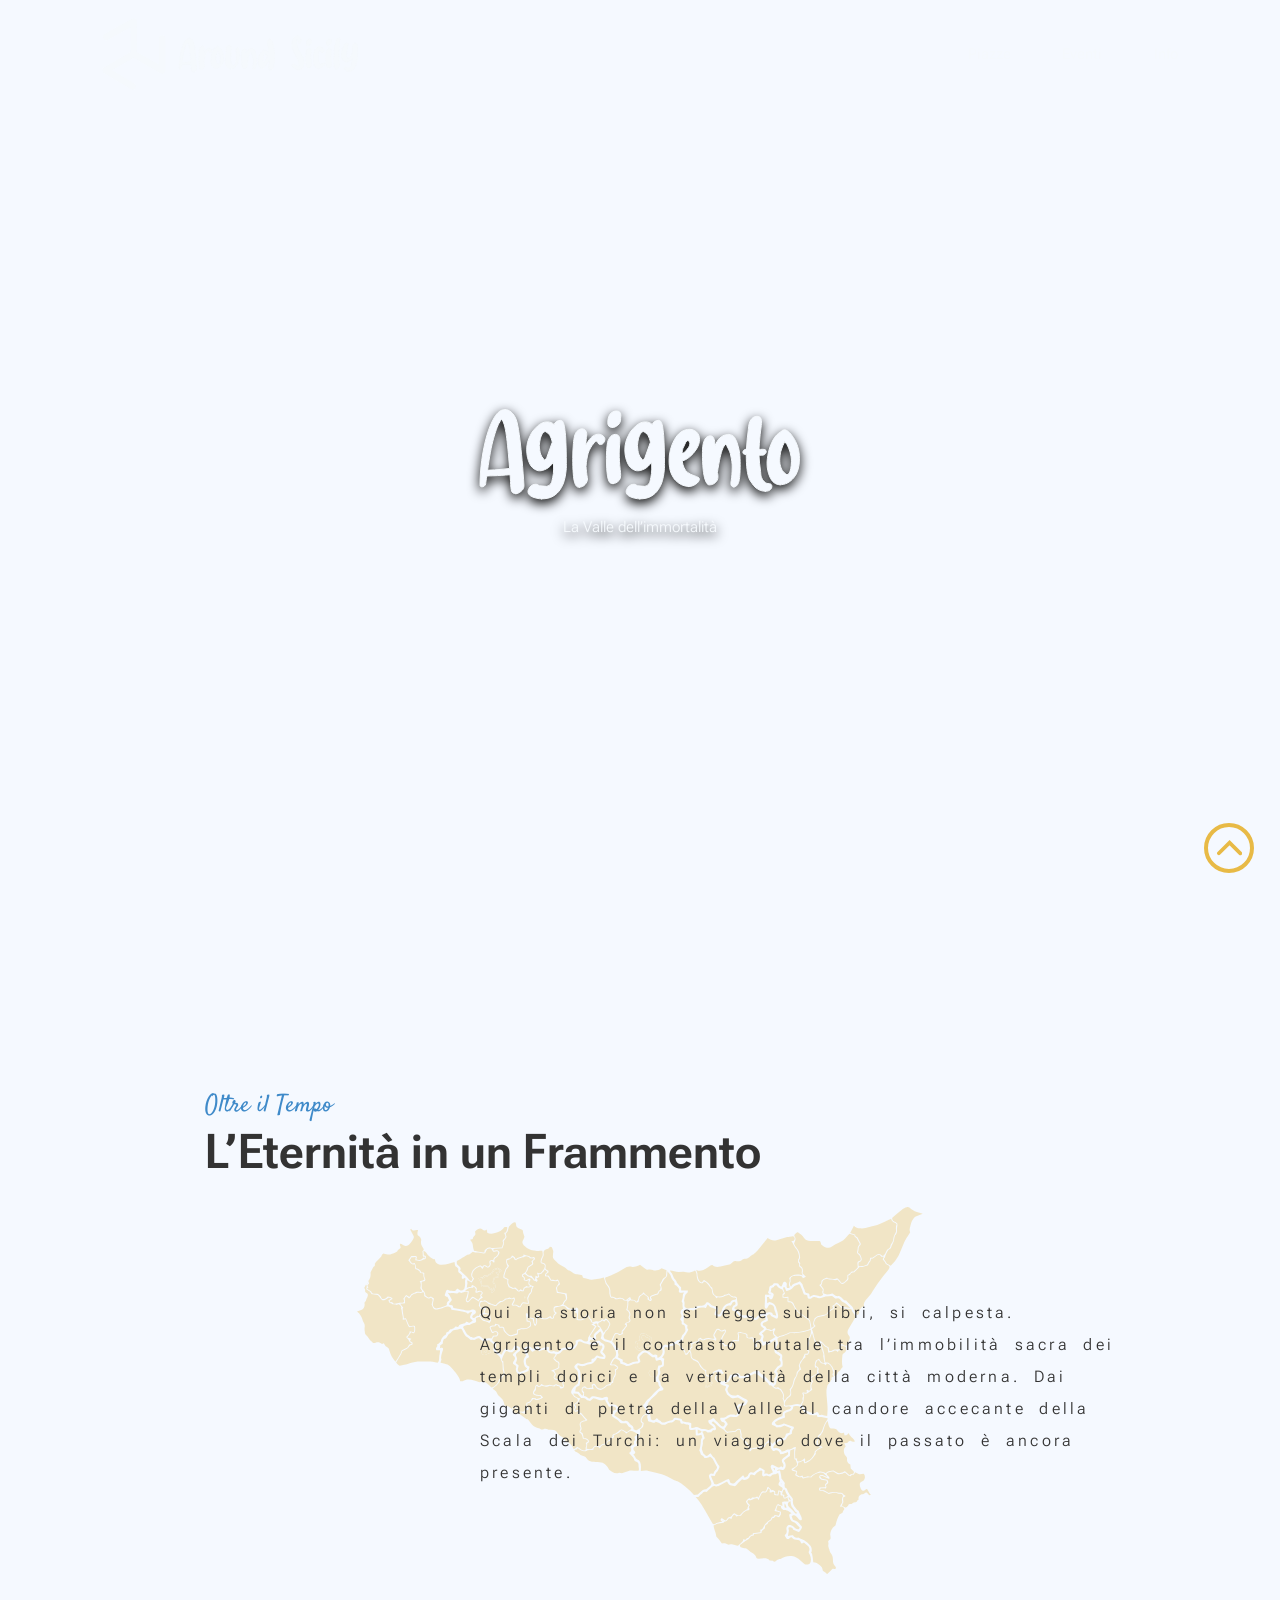
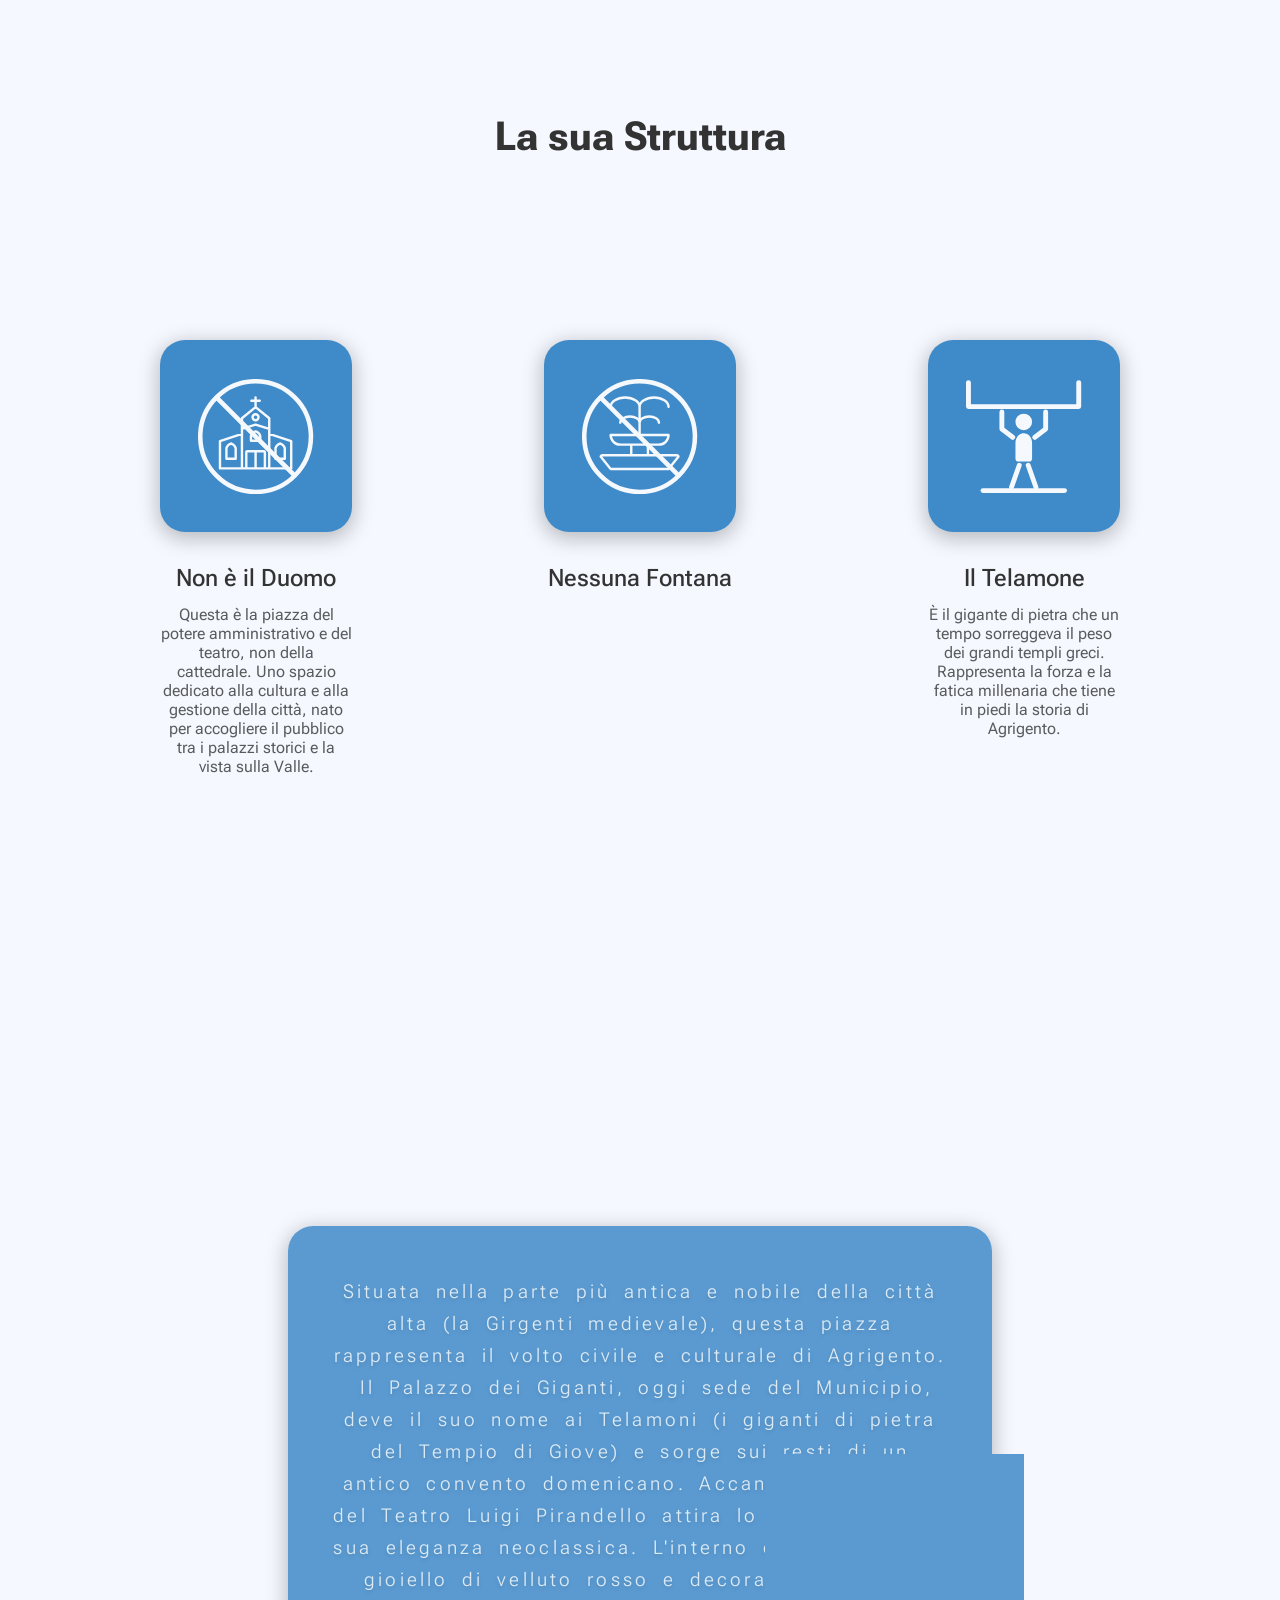
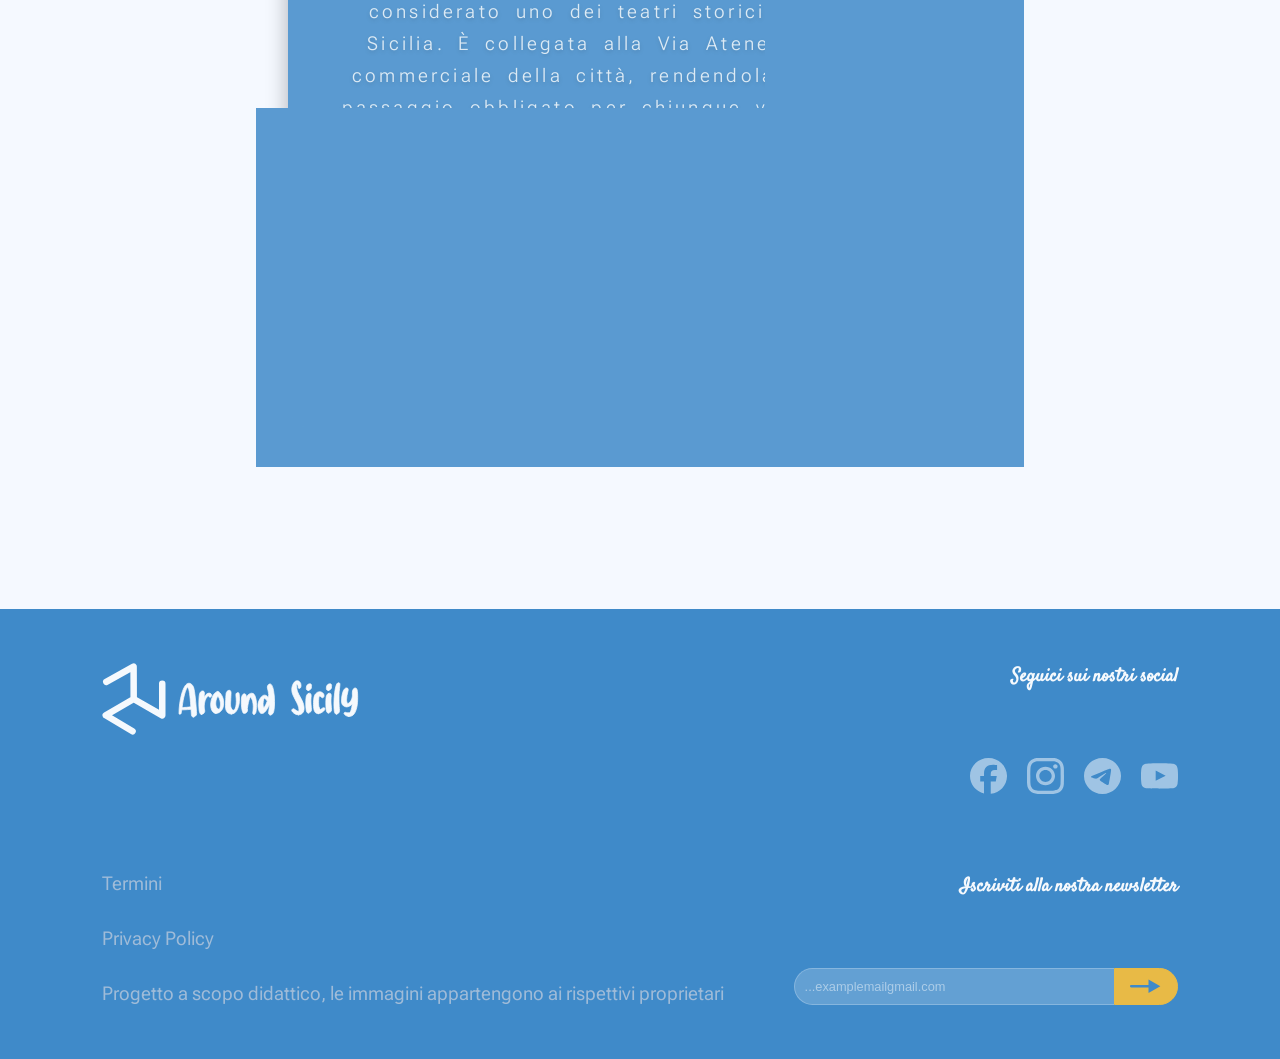
==== agrigento.html @ c6374333 "Initial commit" ====
<!DOCTYPE html>
<html lang="it,en">
<head>
    <meta charset="UTF-8">
    <meta name="viewport" content="width=device-width, initial-scale=1.0">
    <link rel="stylesheet" href="style.css">
    <link rel="icon" type="image/png" sizes="32x32" href="favicon/favicon.png">
    <link rel="apple-touch-icon" sizes="180x180" href="favicon/apple-icon.png">
    <title>Around Sicily - Agrigento</title>
</head>
<body>
    <nav>
        <div class="nav-left">
            <div class="Trademark">
        <?xml version="1.0" encoding="UTF-8"?>
<svg id="TM"  xmlns="http://www.w3.org/2000/svg" viewBox="0 0 75.36 84.96">
    <a href="index.html"><path d="M4.98,22.26L37.2,4.35l.12,38.15M37.32,42.49L4.35,61.67l31.62,18.94M37.32,42.49l33.69,19.31V24.6"/></a>
</svg>
    <svg id="AS" viewBox="0 0 245 50" xmlns="http://www.w3.org/2000/svg">
        <a href="index.html"><path d="M4.16 36.764C4.40267 36.6947 5.02667 36.6427 6.032 36.608C8.49333 36.5387 11.8907 36.244 16.224 35.724C15.6 27.6467 15.0107 21.6147 14.456 17.628C13.832 12.844 12.948 9.88 11.804 8.736C11.7 8.736 11.2147 9.516 10.348 11.076C9.516 12.6013 8.528 15.392 7.384 19.448C6.24 23.4693 5.16533 29.2413 4.16 36.764ZM19.708 49.556C18.4253 49.556 17.628 49.0707 17.316 48.1C17.004 47.1293 16.8133 45.3787 16.744 42.848L16.484 39.156C13.0867 39.4333 10.1227 39.624 7.592 39.728C5.096 39.832 3.81333 39.884 3.744 39.884C3.36267 42.0333 3.15467 43.4547 3.12 44.148C3.05067 44.6333 2.808 45.032 2.392 45.344C1.976 45.656 1.54267 45.812 1.092 45.812C0.364 45.812 -3.46452e-07 45.4307 -3.46452e-07 44.668C-3.46452e-07 40.5427 0.312 36.1053 0.936 31.356C1.59467 26.572 2.51333 22.0827 3.692 17.888C4.90533 13.6587 6.344 10.192 8.008 7.488C9.70667 4.784 11.596 3.432 13.676 3.432C14.8893 3.432 16.016 3.88267 17.056 4.784C18.1307 5.68533 19.032 6.968 19.76 8.632C20.4187 10.4 21.008 13.2253 21.528 17.108C22.4293 23.66 23.2267 31.9453 23.92 41.964L24.128 45.084C24.128 46.3667 23.608 47.424 22.568 48.256C21.5627 49.1227 20.6093 49.556 19.708 49.556ZM30.7852 46.02H30.2652C29.4332 46.02 28.7572 45.2227 28.2372 43.628C27.5092 41.2707 27.1452 36.7987 27.1452 30.212C27.1452 27.508 27.2666 24.804 27.5092 22.1C27.7866 18.772 28.3586 16.6227 29.2252 15.652C30.1959 14.5427 31.2186 13.988 32.2932 13.988C32.7092 13.988 33.1252 14.092 33.5412 14.3H33.4892C33.6626 14.3693 33.8532 14.5253 34.0612 14.768C34.3039 15.0107 34.4599 15.2707 34.5292 15.548C34.7372 16.2413 34.8412 16.7267 34.8412 17.004C34.8412 17.316 34.8066 17.6627 34.7372 18.044C34.6332 18.7027 34.4946 20.3147 34.3212 22.88C34.7026 22.1867 35.1359 21.476 35.6212 20.748C37.3546 18.2173 39.2266 16.952 41.2372 16.952C42.1732 16.952 42.9879 17.2467 43.6812 17.836C44.4092 18.3907 44.7732 19.0493 44.7732 19.812C44.7732 20.3667 44.5479 20.9733 44.0972 21.632C43.6812 22.2907 43.0919 22.62 42.3292 22.62C41.9479 22.62 41.6359 22.4987 41.3932 22.256C41.1852 21.9787 40.9946 21.6147 40.8212 21.164L40.0932 20.748C40.0239 20.748 39.9372 20.7653 39.8332 20.8C39.7639 20.8347 39.6946 20.8867 39.6252 20.956C39.5559 20.9907 39.4519 21.0773 39.3132 21.216C39.1746 21.32 39.0359 21.4587 38.8972 21.632C37.3026 23.5387 36.2106 25.4627 35.6212 27.404C35.0666 29.3107 34.6679 31.72 34.4252 34.632C34.5639 36.0187 34.6679 37.1107 34.7372 37.908C34.8412 38.6707 34.9279 39.312 34.9972 39.832C35.1012 40.3173 35.1879 40.872 35.2572 41.496C35.2572 42.5013 34.8239 43.5067 33.9572 44.512C33.0906 45.5173 32.0332 46.02 30.7852 46.02ZM53.8253 39.052L53.7733 39C53.7733 39.0347 53.7906 39.052 53.8253 39.052ZM54.2933 39.156C54.6746 39.0867 54.9173 38.9653 55.0213 38.792C55.1599 38.584 55.3159 38.376 55.4893 38.168C56.1479 37.0933 56.5466 35.0653 56.6853 32.084C56.6853 31.0093 56.6159 30.108 56.4773 29.38C55.8533 25.6707 54.6919 22.88 52.9933 21.008C52.2653 22.3947 51.6759 23.764 51.2253 25.116L51.0173 25.636V25.74L51.1213 25.48V25.584C50.8093 25.9653 50.5146 27.6467 50.2373 30.628C50.2373 32.4307 50.3759 33.6787 50.6533 34.372C50.6533 34.476 50.6706 34.5453 50.7053 34.58C50.7746 35.0307 51.0866 35.7933 51.6413 36.868C52.2306 37.6653 52.9239 38.3587 53.7213 38.948C53.8599 39.0867 54.0506 39.156 54.2933 39.156ZM50.4453 44.668C47.9493 44.668 46.0773 43.2467 44.8293 40.404C43.7893 38.116 43.2693 35.62 43.2693 32.916C43.2693 31.2867 43.5293 29.276 44.0493 26.884C44.6039 24.4573 45.4359 22.204 46.5453 20.124C47.6893 18.0093 49.1279 16.5187 50.8613 15.652C51.3466 14.924 52.0919 14.56 53.0973 14.56C53.5479 14.56 54.1893 14.9067 55.0213 15.6C55.8879 16.2933 56.7719 17.3333 57.6733 18.72C58.6093 20.072 59.4066 21.736 60.0653 23.712C60.7239 25.6533 61.0533 27.872 61.0533 30.368C61.0533 34.84 60.0479 38.2893 58.0373 40.716C55.8533 43.3507 53.3226 44.668 50.4453 44.668ZM71.4557 45.552C69.9651 45.552 68.5437 45.084 67.1917 44.148C64.7304 42.484 63.4997 39.2253 63.4997 34.372C63.4997 33.54 63.6211 30.7147 63.8637 25.896C64.0717 21.32 64.2451 18.512 64.3837 17.472C64.5917 16.3627 65.0597 15.3573 65.7877 14.456C66.5504 13.5547 67.5384 13.104 68.7517 13.104C69.3411 13.104 69.8611 13.312 70.3117 13.728C70.9011 14.5947 71.1957 15.5133 71.1957 16.484L71.0917 19.24C70.7104 26.7973 70.5197 31.0613 70.5197 32.032C70.5197 33.8 70.6411 35.048 70.8837 35.776L71.2997 37.076C71.7157 38.1853 72.2704 39.0867 72.9637 39.78L73.0157 39.832C73.2584 39.9707 73.4317 40.0747 73.5357 40.144C73.6744 40.2133 74.0211 40.248 74.5757 40.248C74.7144 40.2133 74.8184 40.1787 74.8877 40.144C74.9917 40.1093 75.0957 40.0747 75.1997 40.04C75.3037 40.0053 75.4944 39.884 75.7717 39.676C77.5051 37.388 78.3717 33.5747 78.3717 28.236C78.3717 27.0573 78.3197 25.8093 78.2157 24.492C78.1117 23.14 78.0077 21.944 77.9037 20.904C77.8344 19.864 77.7997 19.188 77.7997 18.876C77.7997 18.0787 78.1117 17.4373 78.7357 16.952C79.3944 16.432 80.0011 16.172 80.5557 16.172C81.3184 16.172 81.8557 16.6227 82.1677 17.524C82.5491 19.9507 82.7397 22.412 82.7397 24.908C82.7397 29.9 81.8904 34.3893 80.1917 38.376C78.1811 43.16 75.2691 45.552 71.4557 45.552ZM102.494 45.864C101.385 45.864 100.83 45.24 100.83 43.992C100.83 43.576 100.9 42.9867 101.038 42.224C101.316 40.5947 101.489 38.168 101.558 34.944C101.558 32.9333 101.264 30.7493 100.674 28.392C100.674 27.6293 99.9984 25.948 98.6464 23.348L98.6984 23.296C98.6638 23.296 98.6118 23.2613 98.5424 23.192C98.5078 23.088 98.4731 23.036 98.4384 23.036L97.8664 22.412C97.3464 22.932 96.8438 23.764 96.3584 24.908C95.4224 27.0573 94.4518 31.3907 93.4464 37.908C93.6544 38.636 93.7584 39.3987 93.7584 40.196C93.7584 41.548 93.2904 42.64 92.3544 43.472C91.4184 44.304 90.4304 44.72 89.3904 44.72C89.3211 44.7547 89.1998 44.772 89.0264 44.772C88.1251 44.772 87.3624 43.8533 86.7384 42.016C85.7331 39.2427 85.2304 34.2507 85.2304 27.04C85.2304 24.44 85.4731 22.4813 85.9584 21.164C86.4438 19.8467 87.0158 18.9627 87.6744 18.512C88.3331 18.0613 88.9571 17.836 89.5464 17.836C91.1758 17.836 92.0424 19.6213 92.1464 23.192C92.9784 21.216 93.8971 19.7947 94.9024 18.928C95.9424 18.0613 96.8784 17.5413 97.7104 17.368C98.5771 17.16 99.1144 17.056 99.3224 17.056C101.021 17.1253 102.217 17.7147 102.91 18.824C103.638 19.9333 104.158 21.112 104.47 22.36C105.094 24.336 105.493 26.104 105.666 27.664C105.84 29.224 105.926 31.2 105.926 33.592C105.926 38.376 105.649 41.6173 105.094 43.316C104.54 45.0147 103.673 45.864 102.494 45.864ZM115.971 37.284L117.687 34.684C119.247 31.564 120.253 29.2413 120.703 27.716C120.461 27.3693 120.097 26.9187 119.611 26.364C119.126 25.8093 118.606 25.3067 118.051 24.856C117.497 24.3707 117.011 24.0933 116.595 24.024C116.353 24.1627 116.006 24.9427 115.555 26.364C115.278 27.7853 115.07 29.484 114.931 31.46C114.931 32.9507 115.07 34.216 115.347 35.256C115.659 36.504 115.867 37.18 115.971 37.284ZM124.863 46.748C124.135 46.748 123.546 46.488 123.095 45.968C122.645 45.448 122.419 44.8413 122.419 44.148C122.419 43.7667 122.489 43.0907 122.627 42.12C123.078 40.04 123.407 36.8333 123.615 32.5C123.442 32.9507 123.026 33.8173 122.367 35.1C120.461 38.8093 118.762 41.3747 117.271 42.796C116.405 43.94 115.313 44.616 113.995 44.824L113.319 44.928C112.175 44.928 111.257 44.46 110.563 43.524C109.87 42.588 109.333 41.4787 108.951 40.196C108.57 38.9133 108.293 37.6653 108.119 36.452C107.981 35.2387 107.911 34.3547 107.911 33.8C107.911 31.824 108.362 29.744 109.263 27.56C110.165 25.376 111.309 23.5213 112.695 21.996C114.082 20.4707 115.538 19.708 117.063 19.708C117.861 19.708 118.606 19.9333 119.299 20.384C119.993 20.8347 120.582 21.3027 121.067 21.788C121.553 22.2387 121.882 22.568 122.055 22.776C122.437 20.5573 122.645 19.1707 122.679 18.616C122.09 15.288 121.674 13.2427 121.431 12.48C121.397 12.3413 121.327 12.064 121.223 11.648C121.154 11.232 121.067 10.7467 120.963 10.192C120.859 9.63733 120.807 9.152 120.807 8.736C120.807 7.176 121.379 5.96267 122.523 5.096C123.182 4.64534 123.858 4.42 124.551 4.42C126.527 4.42 128.087 7.384 129.231 13.312C130.167 18.2347 130.635 23.3133 130.635 28.548C130.635 33.1587 130.427 36.7987 130.011 39.468C129.63 42.1027 129.006 43.9747 128.139 45.084C127.307 46.1933 126.215 46.748 124.863 46.748ZM163.283 46.644C161.584 46.644 160.042 46.228 158.655 45.396C157.268 44.5987 156.159 43.7147 155.327 42.744C154.53 41.7733 154.131 41.028 154.131 40.508C154.131 39.884 154.408 39.3467 154.963 38.896C155.518 38.4107 156.055 38.168 156.575 38.168C156.852 38.168 157.563 38.6187 158.707 39.52C160.718 41.0453 162.156 41.808 163.023 41.808C163.335 41.808 163.491 41.756 163.491 41.652C163.526 41.548 163.595 41.4267 163.699 41.288C163.942 40.8027 164.063 40.3347 164.063 39.884C163.924 37.4227 163.37 35.0827 162.399 32.864C161.463 30.6453 160.354 28.4267 159.071 26.208C157.823 23.9547 156.696 21.6667 155.691 19.344C154.686 16.9867 154.183 14.5253 154.183 11.96C154.183 10.2267 154.495 8.44133 155.119 6.604C155.778 4.732 156.662 3.172 157.771 1.924C158.915 0.641333 160.215 -2.38419e-07 161.671 -2.38419e-07C163.058 -2.38419e-07 164.271 0.624 165.311 1.872C166.351 3.08533 166.871 4.64534 166.871 6.552C166.871 9.18667 166.022 10.504 164.323 10.504C163.699 10.504 163.3 10.2787 163.127 9.828C162.988 9.37734 162.902 8.84 162.867 8.216C162.832 7.55734 162.694 6.916 162.451 6.292C162.243 5.63334 161.775 5.11334 161.047 4.732C160.77 5.46 160.631 6.06667 160.631 6.552L160.579 7.228L161.463 12.74C161.879 14.82 163.266 17.9053 165.623 21.996C166.49 23.5213 167.322 25.0987 168.119 26.728C170.06 30.6453 171.031 34.2507 171.031 37.544C171.031 40.56 170.251 42.8307 168.691 44.356C167.166 45.8813 165.363 46.644 163.283 46.644ZM176.981 44.044C176.565 44.044 176.131 43.9573 175.681 43.784C174.121 43.16 173.341 38.688 173.341 30.368C173.341 25.9307 173.635 22.6547 174.225 20.54L175.005 19.084C175.802 17.732 176.859 17.056 178.177 17.056C179.875 17.056 180.725 18.1827 180.725 20.436C180.725 21.0947 180.673 21.892 180.569 22.828C180.43 24.2147 180.361 25.8613 180.361 27.768C180.361 30.3333 180.534 33.176 180.881 36.296C181.054 37.4053 181.141 38.5147 181.141 39.624C181.141 40.6987 180.881 41.5653 180.361 42.224C179.841 42.848 179.251 43.316 178.593 43.628C177.934 43.9053 177.397 44.044 176.981 44.044ZM176.721 13.26C174.953 13.26 174.069 12.376 174.069 10.608C174.069 7.86934 174.814 5.99734 176.305 4.992C177.137 4.472 177.969 4.212 178.801 4.212C180.43 4.212 181.245 5.02667 181.245 6.656C181.245 7.00267 181.193 7.488 181.089 8.112C181.089 8.32 181.106 8.476 181.141 8.58C181.141 10.0013 180.621 11.1453 179.581 12.012C178.575 12.844 177.622 13.26 176.721 13.26ZM191.385 36.348L191.333 35.984L191.385 36.348ZM190.449 45.032C188.023 45.032 186.324 43.9747 185.353 41.86C184.383 39.7107 183.897 36.556 183.897 32.396C183.897 28.7907 184.053 26.0347 184.365 24.128C184.781 21.216 185.631 19.1187 186.913 17.836C188.543 15.964 190.345 15.028 192.321 15.028C193.743 15.028 195.095 15.548 196.377 16.588C197.695 17.628 198.353 18.8413 198.353 20.228L198.301 21.06C198.301 21.58 198.059 22.1 197.573 22.62C197.123 23.1053 196.603 23.348 196.013 23.348C195.389 23.348 194.939 23.0187 194.661 22.36C194.419 22.1867 194.245 22.0307 194.141 21.892C193.968 21.6493 193.153 21.2853 191.697 20.8C191.143 23.0533 190.865 26.104 190.865 29.952C190.865 32.3093 191.021 34.3547 191.333 36.088C191.333 36.712 191.923 37.804 193.101 39.364L193.257 39.416C193.881 39.104 194.332 38.844 194.609 38.636C194.609 38.532 195.008 38.2027 195.805 37.648C196.637 37.0933 197.313 36.816 197.833 36.816C198.977 36.816 199.549 37.336 199.549 38.376C199.549 39.3467 198.995 40.352 197.885 41.392C196.811 42.432 195.545 43.2987 194.089 43.992C192.668 44.6853 191.455 45.032 190.449 45.032ZM204.403 44.044C203.987 44.044 203.553 43.9573 203.103 43.784C201.543 43.16 200.763 38.688 200.763 30.368C200.763 25.9307 201.057 22.6547 201.647 20.54L202.427 19.084C203.224 17.732 204.281 17.056 205.599 17.056C207.297 17.056 208.147 18.1827 208.147 20.436C208.147 21.0947 208.095 21.892 207.991 22.828C207.852 24.2147 207.783 25.8613 207.783 27.768C207.783 30.3333 207.956 33.176 208.303 36.296C208.476 37.4053 208.563 38.5147 208.563 39.624C208.563 40.6987 208.303 41.5653 207.783 42.224C207.263 42.848 206.673 43.316 206.015 43.628C205.356 43.9053 204.819 44.044 204.403 44.044ZM204.143 13.26C202.375 13.26 201.491 12.376 201.491 10.608C201.491 7.86934 202.236 5.99734 203.727 4.992C204.559 4.472 205.391 4.212 206.223 4.212C207.852 4.212 208.667 5.02667 208.667 6.656C208.667 7.00267 208.615 7.488 208.511 8.112C208.511 8.32 208.528 8.476 208.563 8.58C208.563 10.0013 208.043 11.1453 207.003 12.012C205.997 12.844 205.044 13.26 204.143 13.26ZM215.323 45.604C214.803 45.604 214.318 45.4827 213.867 45.24C213.451 44.9973 213.087 44.408 212.775 43.472C212.498 42.536 212.272 41.0627 212.099 39.052C211.926 37.0067 211.839 34.216 211.839 30.68C211.839 26.0347 212.203 21.0427 212.931 15.704C213.694 9.91467 214.682 6.06667 215.895 4.16C216.484 3.224 217.282 2.756 218.287 2.756C219.05 2.756 219.518 2.99867 219.691 3.484C219.864 3.93467 219.986 4.576 220.055 5.408C220.055 5.89333 219.726 8.97867 219.067 14.664C218.859 16.7787 218.755 19.7773 218.755 23.66C218.755 29.692 218.946 34.5453 219.327 38.22C219.466 39.0867 219.535 39.9187 219.535 40.716C219.535 41.8253 219.292 42.744 218.807 43.472C218.322 44.1653 217.75 44.6853 217.091 45.032C216.467 45.4133 215.878 45.604 215.323 45.604ZM232.269 48.828C231.056 48.828 229.929 48.5507 228.889 47.996C227.884 47.4413 227.069 46.852 226.445 46.228C225.856 45.604 225.561 45.1707 225.561 44.928C225.561 44.6507 225.7 44.2867 225.977 43.836C226.289 43.3853 226.74 43.16 227.329 43.16C228.924 43.6453 230.103 43.888 230.865 43.888C231.351 43.888 231.819 43.8707 232.269 43.836C232.72 43.8013 232.98 43.784 233.049 43.784C233.257 43.68 233.431 43.5587 233.569 43.42L234.453 42.172L235.025 40.768C235.788 38.792 236.429 35.7587 236.949 31.668C236.915 31.668 236.897 31.6853 236.897 31.72C236.655 32.032 236.169 32.5173 235.441 33.176C234.748 33.8 233.847 34.4067 232.737 34.996C231.628 35.5507 230.363 35.828 228.941 35.828C228.144 35.828 227.451 35.6893 226.861 35.412C223.741 34.3027 222.181 31.72 222.181 27.664C222.181 23.504 222.719 19.6733 223.793 16.172C225.111 11.9427 226.896 9.828 229.149 9.828C229.635 9.828 230.12 10.0187 230.605 10.4C231.125 10.7813 231.385 11.44 231.385 12.376C231.385 13.1387 231.264 13.7973 231.021 14.352C229.877 18.4773 229.253 22.2213 229.149 25.584C229.149 28.1147 229.548 29.848 230.345 30.784L230.865 31.044C231.385 31.044 231.975 30.784 232.633 30.264C233.569 29.432 234.419 28.3573 235.181 27.04C236.048 25.2373 236.499 24.128 236.533 23.712C236.741 23.0533 236.949 22.1 237.157 20.852L237.001 16.692C237.001 14.3 237.4 12.584 238.197 11.544C238.995 10.504 239.896 9.984 240.901 9.984C242.323 9.984 243.241 10.9547 243.657 12.896C244.073 14.8373 244.281 18.1827 244.281 22.932C244.281 28.236 243.935 32.5 243.241 35.724C242.063 41.236 240.381 44.9107 238.197 46.748C237.435 47.4067 236.932 47.7707 236.689 47.84C236.447 47.944 236.152 48.048 235.805 48.152C235.493 48.256 235.06 48.3947 234.505 48.568C233.951 48.7413 233.205 48.828 232.269 48.828Z"/>
        </a>
    </svg>
        </div>
            </div>
    <div class="nav-right">
<ul>
    <a href="piazze.html"><li>Piazze</li></a>
    <a href="eventi.html"><li>Eventi</li></a>
     <a href="info.html"><li>Info</li></a>
</ul>
    </div>
    </nav>
<header style="background-image: url(IMGs/Hero_città/Agrigento\ 1.jpg);">
   <svg width="324" height="91" viewBox="0 0 324 91" fill="none" xmlns="http://www.w3.org/2000/svg">
<path d="M7.68042 61.536C8.12842 61.408 9.28042 61.312 11.1364 61.248C15.6804 61.12 21.9524 60.576 29.9524 59.616C28.8004 44.704 27.7124 33.568 26.6884 26.208C25.5364 17.376 23.9044 11.904 21.7924 9.79201C21.6004 9.79201 20.7044 11.232 19.1044 14.112C17.5684 16.928 15.7444 22.08 13.6324 29.568C11.5204 36.992 9.53642 47.648 7.68042 61.536ZM36.3844 85.152C34.0164 85.152 32.5444 84.256 31.9684 82.464C31.3924 80.672 31.0404 77.44 30.9124 72.768L30.4324 65.952C24.1604 66.464 18.6884 66.816 14.0164 67.008C9.40842 67.2 7.04042 67.296 6.91242 67.296C6.20842 71.264 5.82442 73.888 5.76042 75.168C5.63242 76.064 5.18442 76.8 4.41642 77.376C3.64842 77.952 2.84842 78.24 2.01642 78.24C0.672422 78.24 0.000421911 77.536 0.000421911 76.128C0.000421911 68.512 0.576422 60.32 1.72842 51.552C2.94442 42.72 4.64042 34.432 6.81642 26.688C9.05642 18.88 11.7124 12.48 14.7844 7.48801C17.9204 2.49601 21.4084 7.62939e-06 25.2484 7.62939e-06C27.4884 7.62939e-06 29.5684 0.832006 31.4884 2.496C33.4724 4.16001 35.1364 6.52801 36.4804 9.6C37.6964 12.864 38.7844 18.08 39.7444 25.248C41.4084 37.344 42.8804 52.64 44.1604 71.136L44.5444 76.896C44.5444 79.264 43.5844 81.216 41.6644 82.752C39.8084 84.352 38.0484 85.152 36.3844 85.152ZM65.7919 51.36L67.5199 48.864L73.1839 33.024C72.5439 30.208 71.7759 28.064 70.8799 26.592C70.8799 26.4 70.5279 25.888 69.8239 25.056C69.1839 24.16 68.0959 23.264 66.5599 22.368L65.8879 22.272C65.0559 22.4 64.1279 23.136 63.1039 24.48C62.8479 24.8 62.2079 26.272 61.1839 28.896C60.6719 31.328 60.2879 33.76 60.0319 36.192C60.2239 39.968 60.6719 42.944 61.3759 45.12C61.9519 46.848 62.9759 48.512 64.4479 50.112C64.8319 50.56 65.0239 50.816 65.0239 50.88L65.7919 51.36ZM62.4319 90.432C60.8319 90.432 58.9439 90.176 56.7679 89.664C54.5919 89.152 52.6719 88.352 51.0079 87.264C49.4079 86.176 48.6079 84.768 48.6079 83.04C48.6079 81.696 49.3119 80.128 50.7199 78.336C52.1279 76.544 54.0479 75.648 56.4799 75.648C57.1199 75.648 57.5679 75.712 57.8239 75.84C58.1439 75.968 58.4639 76.16 58.7839 76.416C59.1679 76.608 59.6479 76.864 60.2239 77.184L67.6159 77.76C69.5359 76.992 70.5599 76.512 70.6879 76.32L72.1279 74.304C72.4479 73.984 72.9599 72.096 73.6639 68.64C74.2399 66.144 74.5279 63.36 74.5279 60.288L74.4319 53.184C72.1919 56.512 69.7599 58.816 67.1359 60.096C64.5759 61.376 62.3039 62.016 60.3199 62.016C59.1039 62.016 58.1759 61.856 57.5359 61.536C54.2719 60.192 51.9039 58.048 50.4319 55.104C48.3199 50.816 47.2639 46.048 47.2639 40.8C47.2639 35.488 48.5119 30.56 51.0079 26.016C52.0959 23.328 54.4639 20.256 58.1119 16.8C61.1839 13.92 64.5439 12.48 68.1919 12.48C70.8799 12.48 73.1519 13.344 75.0079 15.072C76.2239 12.448 78.4319 11.072 81.6319 10.944C82.1439 10.944 82.6559 11.136 83.1679 11.52C83.6799 11.84 84.1919 12.704 84.7039 14.112C85.2159 15.52 85.6639 17.792 86.0479 20.928C86.4959 24.064 86.8159 28.32 87.0079 33.696C87.2639 39.072 87.3919 45.984 87.3919 54.432L87.4879 56.736C87.4879 58.336 87.3279 60.512 87.0079 63.264C86.7519 66.016 86.1759 68.96 85.2799 72.096C84.4479 75.168 83.1039 78.08 81.2479 80.832C79.4559 83.648 77.0239 85.952 73.9519 87.744C70.9439 89.536 67.1039 90.432 62.4319 90.432ZM100.616 78.624H99.6559C98.1199 78.624 96.8719 77.152 95.9119 74.208C94.5679 69.856 93.8959 61.6 93.8959 49.44C93.8959 44.448 94.1199 39.456 94.5679 34.464C95.0799 28.32 96.1359 24.352 97.7359 22.56C99.5279 20.512 101.416 19.488 103.4 19.488C104.168 19.488 104.936 19.68 105.704 20.064H105.608C105.928 20.192 106.28 20.48 106.664 20.928C107.112 21.376 107.4 21.856 107.528 22.368C107.912 23.648 108.104 24.544 108.104 25.056C108.104 25.632 108.04 26.272 107.912 26.976C107.72 28.192 107.464 31.168 107.144 35.904C107.848 34.624 108.648 33.312 109.544 31.968C112.744 27.296 116.2 24.96 119.912 24.96C121.64 24.96 123.144 25.504 124.424 26.592C125.768 27.616 126.44 28.832 126.44 30.24C126.44 31.264 126.024 32.384 125.192 33.6C124.424 34.816 123.336 35.424 121.928 35.424C121.224 35.424 120.648 35.2 120.2 34.752C119.816 34.24 119.464 33.568 119.144 32.736L117.8 31.968C117.672 31.968 117.512 32 117.32 32.064C117.192 32.128 117.064 32.224 116.936 32.352C116.808 32.416 116.616 32.576 116.36 32.832C116.104 33.024 115.848 33.28 115.592 33.6C112.648 37.12 110.632 40.672 109.544 44.256C108.52 47.776 107.784 52.224 107.336 57.6C107.592 60.16 107.784 62.176 107.912 63.648C108.104 65.056 108.264 66.24 108.392 67.2C108.584 68.096 108.744 69.12 108.872 70.272C108.872 72.128 108.072 73.984 106.472 75.84C104.872 77.696 102.92 78.624 100.616 78.624ZM134.734 74.976C133.966 74.976 133.166 74.816 132.334 74.496C129.454 73.344 128.014 65.088 128.014 49.728C128.014 41.536 128.558 35.488 129.646 31.584L131.086 28.896C132.558 26.4 134.51 25.152 136.942 25.152C140.078 25.152 141.646 27.232 141.646 31.392C141.646 32.608 141.55 34.08 141.358 35.808C141.102 38.368 140.974 41.408 140.974 44.928C140.974 49.664 141.294 54.912 141.934 60.672C142.254 62.72 142.414 64.768 142.414 66.816C142.414 68.8 141.934 70.4 140.974 71.616C140.014 72.768 138.926 73.632 137.71 74.208C136.494 74.72 135.502 74.976 134.734 74.976ZM134.254 18.144C130.99 18.144 129.358 16.512 129.358 13.248C129.358 8.19201 130.734 4.73601 133.486 2.88C135.022 1.92001 136.558 1.44001 138.094 1.44001C141.102 1.44001 142.606 2.94401 142.606 5.95201C142.606 6.592 142.51 7.488 142.318 8.64001C142.318 9.02401 142.35 9.31201 142.414 9.50401C142.414 12.128 141.454 14.24 139.534 15.84C137.678 17.376 135.918 18.144 134.254 18.144ZM165.167 51.36L166.895 48.864L172.559 33.024C171.919 30.208 171.151 28.064 170.255 26.592C170.255 26.4 169.903 25.888 169.199 25.056C168.559 24.16 167.471 23.264 165.935 22.368L165.263 22.272C164.431 22.4 163.503 23.136 162.479 24.48C162.223 24.8 161.583 26.272 160.559 28.896C160.047 31.328 159.663 33.76 159.407 36.192C159.599 39.968 160.047 42.944 160.751 45.12C161.327 46.848 162.351 48.512 163.823 50.112C164.207 50.56 164.399 50.816 164.399 50.88L165.167 51.36ZM161.807 90.432C160.207 90.432 158.319 90.176 156.143 89.664C153.967 89.152 152.047 88.352 150.383 87.264C148.783 86.176 147.983 84.768 147.983 83.04C147.983 81.696 148.687 80.128 150.095 78.336C151.503 76.544 153.423 75.648 155.855 75.648C156.495 75.648 156.943 75.712 157.199 75.84C157.519 75.968 157.839 76.16 158.159 76.416C158.543 76.608 159.023 76.864 159.599 77.184L166.991 77.76C168.911 76.992 169.935 76.512 170.063 76.32L171.503 74.304C171.823 73.984 172.335 72.096 173.039 68.64C173.615 66.144 173.903 63.36 173.903 60.288L173.807 53.184C171.567 56.512 169.135 58.816 166.511 60.096C163.951 61.376 161.679 62.016 159.695 62.016C158.479 62.016 157.551 61.856 156.911 61.536C153.647 60.192 151.279 58.048 149.807 55.104C147.695 50.816 146.639 46.048 146.639 40.8C146.639 35.488 147.887 30.56 150.383 26.016C151.471 23.328 153.839 20.256 157.487 16.8C160.559 13.92 163.919 12.48 167.567 12.48C170.255 12.48 172.527 13.344 174.383 15.072C175.599 12.448 177.807 11.072 181.007 10.944C181.519 10.944 182.031 11.136 182.543 11.52C183.055 11.84 183.567 12.704 184.079 14.112C184.591 15.52 185.039 17.792 185.423 20.928C185.871 24.064 186.191 28.32 186.383 33.696C186.639 39.072 186.767 45.984 186.767 54.432L186.863 56.736C186.863 58.336 186.703 60.512 186.383 63.264C186.127 66.016 185.551 68.96 184.655 72.096C183.823 75.168 182.479 78.08 180.623 80.832C178.831 83.648 176.399 85.952 173.327 87.744C170.319 89.536 166.479 90.432 161.807 90.432ZM204.599 44.832C206.519 43.552 207.799 42.592 208.439 41.952C209.719 40.416 210.519 39.36 210.839 38.784L211.223 38.304C211.543 37.6 211.799 37.088 211.991 36.768C212.183 36.448 212.343 35.712 212.471 34.56C212.343 33.28 212.087 32.448 211.703 32.064C211.383 31.68 210.743 31.456 209.783 31.392L208.343 33.024L205.751 38.784C205.559 38.848 205.303 39.776 204.983 41.568C204.727 43.36 204.599 44.448 204.599 44.832ZM210.935 77.952C210.871 77.952 210.167 77.824 208.823 77.568C207.479 77.376 205.847 76.864 203.927 76.032C202.007 75.136 200.087 73.76 198.167 71.904C196.311 69.984 194.711 67.392 193.367 64.128C192.087 60.8 191.447 56.576 191.447 51.456C191.447 43.968 193.239 36.992 196.823 30.528C200.791 23.488 205.975 19.968 212.375 19.968C213.847 19.968 215.351 20.352 216.887 21.12C218.423 21.824 219.703 22.944 220.727 24.48C221.751 25.952 222.263 27.84 222.263 30.144C222.263 33.408 221.271 36.64 219.287 39.84C217.367 42.976 215.063 45.664 212.375 47.904C209.687 50.08 207.127 51.456 204.695 52.032C205.143 54.848 205.815 57.216 206.711 59.136C208.375 62.656 211.383 65.12 215.735 66.528C217.911 67.232 219.159 67.744 219.479 68.064L220.727 68.544C221.623 68.992 222.071 69.6 222.071 70.368C222.071 72.224 220.855 73.952 218.423 75.552C216.055 77.152 213.559 77.952 210.935 77.952ZM257.096 78.336C255.048 78.336 254.024 77.184 254.024 74.88C254.024 74.112 254.152 73.024 254.408 71.616C254.92 68.608 255.24 64.128 255.368 58.176C255.368 54.464 254.824 50.432 253.736 46.08C253.736 44.672 252.488 41.568 249.992 36.768L250.088 36.672C250.024 36.672 249.928 36.608 249.8 36.48C249.736 36.288 249.672 36.192 249.608 36.192L248.552 35.04C247.592 36 246.664 37.536 245.768 39.648C244.04 43.616 242.248 51.616 240.392 63.648C240.776 64.992 240.968 66.4 240.968 67.872C240.968 70.368 240.104 72.384 238.376 73.92C236.648 75.456 234.824 76.224 232.904 76.224C232.776 76.288 232.552 76.32 232.232 76.32C230.568 76.32 229.16 74.624 228.008 71.232C226.152 66.112 225.224 56.896 225.224 43.584C225.224 38.784 225.672 35.168 226.568 32.736C227.464 30.304 228.52 28.672 229.736 27.84C230.952 27.008 232.104 26.592 233.192 26.592C236.2 26.592 237.8 29.888 237.992 36.48C239.528 32.832 241.224 30.208 243.08 28.608C245 27.008 246.728 26.048 248.264 25.728C249.864 25.344 250.856 25.152 251.24 25.152C254.376 25.28 256.584 26.368 257.864 28.416C259.208 30.464 260.168 32.64 260.744 34.944C261.896 38.592 262.632 41.856 262.952 44.736C263.272 47.616 263.432 51.264 263.432 55.68C263.432 64.512 262.92 70.496 261.896 73.632C260.872 76.768 259.272 78.336 257.096 78.336ZM288.888 82.752C284.216 82.752 280.184 80.736 276.792 76.704L273.432 71.808C273.24 71.296 272.984 70.816 272.664 70.368C270.616 65.696 269.592 57.44 269.592 45.6C267.288 45.408 266.136 44.704 266.136 43.488C266.136 41.568 267.352 40.416 269.784 40.032C270.104 33.632 270.744 26.944 271.704 19.968C272.152 11.648 275.064 7.26401 280.44 6.81601C281.272 6.81601 282.072 7.00801 282.84 7.392C283.672 7.77601 284.248 8.48001 284.568 9.50401C284.888 10.464 285.048 11.52 285.048 12.672C285.048 14.272 284.728 17.28 284.088 21.696C283.512 26.112 282.968 32.288 282.456 40.224C282.904 40.288 283.384 40.32 283.896 40.32L285.72 40.224C288.472 40.224 289.848 40.96 289.848 42.432C289.848 43.136 289.56 43.84 288.984 44.544C288.472 45.248 287.864 45.728 287.16 45.984C286.456 46.176 285.688 46.272 284.856 46.272L282.456 46.176C282.712 51.488 283.256 57.024 284.088 62.784C284.28 65.024 284.472 66.592 284.664 67.488C284.92 68.384 285.336 69.44 285.912 70.656C287.576 72.768 288.664 73.888 289.176 74.016C289.304 74.08 289.496 74.208 289.752 74.4C290.072 74.528 290.296 74.624 290.424 74.688H290.616V74.784C291.448 74.912 292.312 75.008 293.208 75.072C294.744 75.264 295.512 76.224 295.512 77.952C295.448 78.976 295.064 79.872 294.36 80.64C293.72 81.472 292.92 82.016 291.96 82.272C291 82.592 289.976 82.752 288.888 82.752ZM310.12 65.76L310.024 65.664C310.024 65.728 310.056 65.76 310.12 65.76ZM310.984 65.952C311.688 65.824 312.136 65.6 312.328 65.28C312.584 64.896 312.872 64.512 313.192 64.128C314.408 62.144 315.144 58.4 315.4 52.896C315.4 50.912 315.272 49.248 315.016 47.904C313.864 41.056 311.72 35.904 308.584 32.448C307.24 35.008 306.152 37.536 305.32 40.032L304.936 40.992V41.184L305.128 40.704V40.896C304.552 41.6 304.008 44.704 303.496 50.208C303.496 53.536 303.752 55.84 304.264 57.12C304.264 57.312 304.296 57.44 304.36 57.504C304.488 58.336 305.064 59.744 306.088 61.728C307.176 63.2 308.456 64.48 309.928 65.568C310.184 65.824 310.536 65.952 310.984 65.952ZM303.88 76.128C299.272 76.128 295.816 73.504 293.512 68.256C291.592 64.032 290.632 59.424 290.632 54.432C290.632 51.424 291.112 47.712 292.072 43.296C293.096 38.816 294.632 34.656 296.68 30.816C298.792 26.912 301.448 24.16 304.648 22.56C305.544 21.216 306.92 20.544 308.776 20.544C309.608 20.544 310.792 21.184 312.328 22.464C313.928 23.744 315.56 25.664 317.224 28.224C318.952 30.72 320.424 33.792 321.64 37.44C322.856 41.024 323.464 45.12 323.464 49.728C323.464 57.984 321.608 64.352 317.896 68.832C313.864 73.696 309.192 76.128 303.88 76.128Z" fill="#F5F9FF"/>
</svg>

<p>La Valle dell’immortalità</p>
</header>


<section class="sect-1">
        <div class="head">
            <h2>Oltre il Tempo</h2>
            <h1>L’Eternità in un Frammento</h1>
        </div>
        <div class="text-map">
            <div class="map">
               <?xml version="1.0" encoding="UTF-8"?>
        <svg xmlns="http://www.w3.org/2000/svg" viewBox="0 0 678.79 440.48">
      <path class="cls-map" d="M424.67,254.92c-.69.45-3.25.63-3.25,1.47-.02,5.18,6.92,5.8,6.65,8.7-2.1.05-2.99.79-3.96,1.91-.6.7-2.86.76-3.68.28-1.93-1.14-3.72-.91-5.83-.86-2.76.07-5.67-3.12-8.66-2.26-1.59.46-3.19,1.26-5.12.78l.29-5.02c.09-1.58-4.42-1.33-8.28-2.37l-2.26-.61c-.5-.13-.47-1.76-.85-2.14-1.34-.95-3.78-1.23-5.57-1.58-2.09-.41-3.77-.39-4.93,1.61-.79,1.36-2.2.95-3.4,1.28-6.85,1.87-8.89,4.38-11.58.7l-2.63-1.68c-.41-.7-1.59-1.94-2.19-1.58-1.38,1.73-2.96,3.04-5.32,2.08-.34-.14-1.33-.36-1.39-.7l-.28-1.44c-.27-1.42-.45-2.85-.49-4.24-.35-.68-1.56-2.15-1.6-2.96,1.02-4.95-5.18-4.21-1.48-7.63-.75-2.5,1.02-4.36,2.32-5.89,1.17-1.37,2.16-2.78,3.53-3.95l2.84-2.42c.61-.52,1.96-1.64,2.35-2.3,2.96-5.77,7.58-2.63,7.86-6.18l-2.71-3.42c-.68-.86-.71-1.91-.69-3.24.04-2.75-5.36-3.74-.42-11.16l.05-3.05c-.95-1.57-1.21-4.2.8-4.84.91-.29,2.29-.6,2.81-1.09,1.48-1.4.08-5.78,1.12-8.94l-2.63-1.33,2.4-3.82c1.26-2,.57-5.59.18-7.88.02-.53,1.33-1.37,1.82-1.26,3.95,1.89,2.56-1.53,9.37-1.54.87-.42,2.32-2.96,3.36-2.22,1.14.82,1.58,1.32,3.08,1.29l1.26,2.56c1.09.9,2.16,1.96,3.1,3.1,4.48,5.42,1.44,4.6,3.48,6.05.45.32,1.78.25,2.13-.19l2.45-3.16c2.33.32.76,4.78,2.5,7.65,1.22,2.01,3.8,2.98,5.92,3.8,3.32,1.28,4.08,5.8,4.97,6.69l3.7,3.68,2.03,1.06c.02,2.19.36,4.42,1.04,6.28l3.7.71c.72.14,1.87.35,2.41.13,1.69-.67,2.84-6.92,6.45-5.45.55.23,1.44,1.69,1,2.11-2.43,1.53-4.24,4.55-2.16,7.06l2.39,2.88,3.01-1.09.02,2.5c2.93,3.43,9.11,2.08,6.69,5.39-1.95,2.67.71,3.86,1.65,7.88,7.2,5.38,4.27,4.98,13.06,3.5l4.1,2.55c1.25.77,2.36,1.45,3.86,2.16.37.19.04,1.63-.4,2.19-1.67,2.1-4.7-1.07-8.22,2.8-1.22,1.34-1.92,4.55-1.01,6,.25.39,1.81.82,1.76,1.27-.13,1.3-1.33,3.5-2.3,4.17-.5.34-1.91-.39-2.52-.63-.52-.21-1.77.03-2.4.02-2.75-.04-4.53.74-6.72,2.27-4.45,3.12-6.37.46-7.31,1.87-.31.46-.14,1.41.16,1.88l1.55,2.42c1.3.23,3.67.97,3.77,2.39.07,1.01-1.36,3.24-2.34,3.38-1.27.18-2.75-1.35-3.56-2.14l-3.42-3.36c-.92-.91-2.63-2.12-3.11-3.49-.18-.5-1.57-1.1-1.99-.83l-2.29,1.48ZM425.81,213.13c.45-.9.8-2.2.43-2.96-.3-.62-1.28-1.19-2.25-1.76-1.12-.66-1.85-2.14-2.86-3.38s-3.77,3.15-3.56,3.57c.3.59.86,1.52,1.36,2.33l-.68,5.68c.31.6,2.17.56,2.54.01,2.22-3.28,3.68-.82,5.02-3.5Z"/>
      <path class="cls-map" d="M494.26,126.39c-9,2.15-10.02.42-15.97,6.88-1.4-.46-3.21-1.27-4.6-1.98-4.06-2.08-7.1-.37-12.4-1.78l-3.74-4.1c-3.46-3.79-4.42-2.11-4.68-4.02-.33-2.45,4.57-1.23,3.83-5.65l-.88-5.28c-.12-.72-.29-1.6-.44-2.22-.36-1.47-4.69.69-8.23-3.67-.23-.28-1.05-.88-1.32-.73l-1.53.87c-.66.37-2.3.55-3.2.69-1.45,1.57-3.23,1.9-5.4,1.96-2.82.08-4.8-.24-6.86-2.16-1.24-1.16-1.39-2.3-1.72-3.88l-.95-4.46-2.15-1.65c-1.21-2.91-3.19-5.01-5.92-6.36-.42-.21-1.2-1.29-1.62-1.12-1.74.73-1.54,2.77-2.87,2.73-3.48-.12-5.46-7.07-5.19-10.64l-1.53-4.68c3.4,2.13,5.51,1.57,8.54.4,7.43-2.88,7.59-5.67,10.5-5.81,1.26-.06,2.23,3.56,10.11,1.79l10.62-2.39c1.41-.32,3.11-2.13,4.26-3.13,3.8-3.3,5.91,1.76,11.7-3.11,1.29-1.09,2.6-.74,4.13-.7,2.8.09,4.94-3.01,7.2-4.45,2.6-1.66,4.72-3.33,6.65-5.68l12.1-14.79c3.09,2.2,7.06,3.56,10.48,2.56l5.9-1.72,7.04-1.97c1.9-.53,4.58-.21,6.73-1.03.91-.35,2.3,1.74,2.37,2.71.07,1.04-.95,3.14-1.94,3.11s-1.85.19-1.96.49c1.71,1.45,1.96,2.96,2.9,4.82,1.23,2.44,3.61,4.3,4.88,7.83.74,2.07,2.5,7.11.22,8.72l-.15,3.62,1.61,1.77c-.88,2.16-.09,3.5,1.81,4.63,1.14.67,1.52,3.36,1.13,4.6-.57,1.83.28,3.02,1.29,4.86l-3.24-.93c-.71-.2-2.29-.46-3.02-.41l-3.37.25c-2.58.19-5.4,2.2-6.83,4.19.36,1.09,1.02,2.8.62,3.67-2.16,4.71.27,5.4-.16,7.63-.09.44-1.59.77-2.02.63-3.74-1.16.83-5.29-2.88-7.2-.83-.43-2.26-.49-2.71.63l-1.92,4.74c-2.43-.26-2.97-1.96-4.22-3.6-8.34-1.38-3.92,1.44-9.06,2.74-.99.25-1.66,1.97-1.65,3.09.04,3.25-1.87,4.49-1.08,5.34l1.88,2.02c-1.72,1.14-4.42-.84-5.49.12-.34.3-.43,1.22-.42,1.77l.04,4.72c.04,4.47-1.27,9.92,1.21,10.28s2.15-3.94,4.48-4.93c1.45-.62,3.49.95,4.37,1.81,1.27,1.24.84,3.41,1.37,4.93.75,2.19,1.81,3.79,2.11,6.82l-4.02-1.44c-.53-2.37-2.5-3.28-4.71-2.76Z"/>
      <path class="cls-map" d="M427.95,319.57c-.82,2-3.17-2.2-5.79,2.79.21,4.07,5.16,9.05,2.15,11.7l-5.29,4.65c-3.09-.14-4.82,1.34-6.88,3.26l-3.3,3.07-4.52.59-4.19-4.55c-4.23-4.59-9.16-8.32-14.55-11.58-1.36-.82-3.53-1.03-4.85-1.72l-8.41-4.38c-4.44-2.32-8.95-3.14-13.71-4.41l-8.98-2.39c-2.82-.75-6.08-.29-9.05.16l.12-5.08c.05-1.97-.31-3.48-.89-5.28-.74-2.33-2.41-2.81-4.3-4.01-1.36-.86-1.82-4.26-3.89-5.27,1.14-.91,1.89-1.35,2.14-1.89s-.34-2.05-.85-2.36c-1.71-1.04-1.77-4.5.22-5.15.98-.32,3.58-.75,3.22-2.06-.18-.67-1.12-1.95-1.37-2.6-.67-1.73,2.46-3.03,1.82-6.98,2.49-2.21,4.06-5.74,2.45-8.89l3.89-3.34.92-4.69c-.39-.29-1.4-.92-1.83-1.27-1.64-1.35-.13-4.11.73-5.51,1.33-2.17,3.01-3.71,5.79-2.79-1.35,3.13.43,3.28.46,7.31.94.94,3.53,1.16,5.13,1.56s2.61,1.07,4.06-.88l4.29,1.44c2.66,2.74,6,3.1,9.03.91,5.5-2.15,6.34.11,10.32-4.55l4.97.77c.69.11.96,1.89,1.17,2.58.4,1.31,2.43,1.36,3.76,1.08l2.95,1.11c1.04-.15,3.28.02,3.59.92.05,1.57-.33,4.01.44,5.16,2.36,1.11,4.76.53,7.3-.01l.28,6.91c2.39.6,4.05.14,6.67-.73.35.67.9,2.34,1.06,3.28-2.62,3.42-.81,2.98-2.26,10.34-2.01,10.16-1.21,1.88.59,10.05l3.08,2.07c.53,1.6,1.3,2.13,2.87,2.2,2.02.09,3.21-.15,4.94-1.67.82.61,2.56,1.95,3.27,2.67l5.08,9.4c.96,2.03-2.1,4.48-3.15,5.82-.33.42-.52,1.73-.72,2.22Z"/>
      <path class="cls-map" d="M228.95,266.79c-1.6-1.04-3.66-1.03-5.16-.27-2.5,1.27-3.81-.59-5.68-1.1-2.81-.77-5.94-1.41-8.29-4.45-7.44-9.6-3.66-4.4-7.47-7.19l-5.73-4.2c-1.81-1.33-3.1-2.54-5.59-2.47-2.08.06-4.37-1.55-4.41-3.82-.01-.79,1.22-2.44,1.92-2.9l4.85,3.25c.5,2.33,2.12,3.46,4.28,2.9l2.08,1.23c.35.21,1.42-.1,1.72-.37s-.05-1.12-.22-1.92l2.5-2.32c.41.05,1.55.53,1.75.24l.81-1.2c-1.4-1.63-2.88-3.78-2.03-6.02.31-.82,2.71-.96,3.38-1.47l2.91-3.64c.31-.39,1.66-1.02,2.04-.75.46.32,1.34.96,1.89,1.37,2.81.22,6.39-1.53,8.72-3.23l-2.74-2.76c-2.16.12-5.49.07-7.4-1.6-2.02-1.76,1.1-3.63,1.56-4.94.51-1.42-.9-4.08,1.54-4.84l.81,1.69c1.67.24,3.15-.54,4.54-1.57l4.06.98c1.86.45,3.56.41,5.56-.98l5.81.89,1.43-1.48c.35-.36,1.41.79,1.91.88l2.23.43c.59.11.76,1.74,1.24,2.18,1.53,1.24,5.3-.71,4.73-2.87-.42-1.62-1.7-2.8-.3-5.05-1.64-.78-3.5-1.86-4.99-2.23l-4.33-1.08c-.53-.13-1.53-.77-1.81-1.17-1.16-1.66,2.56-2.58,1.27-5.15l-1.83-3.68c2.75-1.07,4.76-2.1,6.34-3.64-.91-3.81,1.44-3.24-1.24-7.11-1.7-.12-2.65-1.24-3.12-2.26-.36-.36-1.55-.88-1.71-1.35-.19-.57.92-1.54,1.46-1.99l1.68-3.06c7.6-1.68,3.97-5.28,9.99-5.51l7.6-.3c2.29-.09,3.04-.52,4.45-2.02,1.81-1.92,2.78-3.56,3.23-6.47.31-1.95,3.59-1.09,4.82-.09,1.59,1.28,3.96,1.21,5.72,1.82,3.27,1.14,5.99,1.44,9.27.54l5.19-1.43c.25,1.11.51,2.42.87,2.92s1.98.08,2.73.13c2.78,3.33-4.2,6.47-1.16,9.46l3.7,3.63c-4.98,1.05-7.08-1.54-8.34-1.26-1.73.39-2.59,2.82-3.75,3.77-.7.14-2.4.07-2.7.65-.34.65-.31,1.82-.17,3.15-2.91.59-5.94,1.22-8.85,2.37-4.67,1.84-6.94-3.22-10.64,1.65-.51.67-1.21,1.68-1.11,2.3.13.76,1.07,2.03,1.67,2.43,3.93,2.64,2.77,8.17,2.8,8.38.28,1.79.76,3.6.39,5.37l-.81,3.93c-3.42,2.15-8.24,6.81-7.86,10.72.07.67,1.22,1.6,1.61,2.27,3.13,5.28,4.17,1.92,6.59,6.33-.34,3.72-5.12,4.07-5.11,6.01,0,1.48,2.76,2.43,1.29,3.8-1.38,1.29-.79,3.69.27,4.43.44.31,1.64-.24,2.07-.44l1.26-.6c.36-.17.69,1.11.69,1.51v2.53c1.93-.4,2.73-.3,3.7.86l5.28,6.29c-3.96.26-7.52,1.77-7.46,5.4.03,1.85,2.05,4.01.57,6.05-.42.58-1.08,2.03-.84,2.65,1.1,2.89,2.65-.46,4.19,8.25,2.54.08,4.6.51,6.47,2.84l-3.05,1.99c1,1.78.98,3.71-.07,5.69l-.12,3.18c-6.21,1.01-6.41-2.96-10.38-4.09-.99,1.57-2.3,2.57-3.95,2.8-4.66-10.58-8.52-7.36-11.22-11.91-1.35-2.28-3.76-2.95-5.55-4.4-2.47-2-3.59-6.23-7.35-6.65l-3.87-.44c-.88-.1-2.24.18-3.04-.35Z"/>
      <path class="cls-map" d="M571.05,423.61c-.2,8.35,5.44,6.41,2.87,10.76-.93-.19-2.36-.59-3.06-.42-.76.19-1.59,1.53-2.21,2.12l-4.61,4.41c-1.42-1.47-2.54-2.41-3.94-3.1-2.67-1.31.12-3.78-5.1-7.84-2.27-1.77-4.66-3.35-7.62-3.3.12-1.74-1.15-10.07-1.61-10.61l-.93-1.09c-.22-.25.61-1.1.68-1.56.29-1.81-.14-5.21-1.48-6.66-2.16-2.34-4.48-4.45-7.11-6.1-.99-.62-2.77-1.13-3.87-1.74l-3.72-2.06c-2.65.95-4.88.04-6.25-2.53-1.71-.35-3.6.24-6.12.84l1.18-6.41c.14-.76-.68-2.71-.36-3.41,1.94-1.33,4.68-.26,5.63,2.2l6.45,2.8c1.11.18,3.95-4.45,4.05-5.69.07-.78-1.33-1.94-1.75-2.63-2.07-3.37-4.74-5.12-8.6-6.17-1.09-.74-1.81-3.42-2.03-4.64l2.79-1.09c.94.5,2.8,1.51,3.5,2.28l2.57,2.86c.61.68,2.94,1.4,3.16.33.66-3.24-1.72-5.7-2.85-8.41l-.94-2.26c-1.79-.22-2.61-2.24-3.49-3.21-2.68-2.95-3.72-5.64-3.22-9.63.29-2.29-2.41-4.52-3.64-6.23-5.16-7.17-1.59-6.9-6.06-8.79l-.48-3.44c.04-.49.65-1.61.37-2l-1.24-1.74c-.92-1.29-1.71-2.32-2.8-3.6l-.38-3.83-1.13-5.21c-.22-1.01-2.5-.41-3.95.1,1.21-2.49,4.24-1.98,6.71-1.32,1.62.43,3.13-2,3.51-3.3.88-3.02.15-5.04-1.83-7.81,2.29-2.27,4.53-3.92,7.29-5.6l.32-6.83,4.93-2.02-.08,4.69.12,6.03c0,.45.2,1.62.31,2.01.1.37.8.34,1.37.5l1.93,5.27c-3.18,5.57-7.25,3.87-6.78,6.6.14.83,1.11,1.29,2.07,1.52l3.54.86c.05,2.02-1.85,2.73-1.17,4.44.18.45,1.52.66,1.91.97,1.66,1.3,3.62,1.73,5.67,1.01l1.24,1.54c.89,1.1,4.9-2.21,10.06-.88,2.25-2.84,7.73-5.87,11.27-5.96,2.59-.07,3.93.82,5.46,2.65.68.81,2.13,1.09,2.43,2.64l-5.41-2.27c-.66-.17-2.2-.06-2.81.24s-1.36,1.67-1.4,2.28c.74.94,2.09,2.55,2.99,3.07l5.66.84c.54.08,1.06,1.98.75,2.42s-.74.89-1.52,1.55c-2.54,2.17,2.01,3.95-1.5,4.18l-5.47.36c-.96.06-1.22,3.02-.45,3.63,1.2.94,3.54.2,4.78.74,2.27.99,4.21,2.21,6.44,3.4,3.04-1.38,6.72-2.28,10-1.03,4.83,1.84,4.75-.79,6.29,1.77l.91,1.5c.13.22-2.33,2.48-1,7.52l-2.78,4.78c1.92,1.83,2.42-1.43,5.35,3.39-1.18,1.58-1.71,2.69-2.37,4.66l-3.6,2.03c-1.95,3.65-3.61,7.58-4.4,11.62-.25,1.29-.44,1.62-1.62,2.45-2.98,2.08-4.83,6.05-5.1,9.68-.15,1.96,1.37,4.59-.24,6.24-.54.55-1.7,1.34-2.08,1.87-.44.6.46,2.33.27,3.14-.42,1.76-.41,3.68.37,5.41.9,2.01,1.11,4.35,2.49,6.15,1.84,2.39,2.55,5.02,2.48,8.07Z"/>
      <path class="cls-map" d="M318.82,186.07l.05-2.64c.01-.68-1.76-.95-2.41-1.27l-3.58-1.76c.76-1.6.99-2.5.72-3.76-1.18-5.51.16-3.01,0-6.78-.02-.5-1.81-.77-2.08-1.19l-3.63-5.57c-.29-.44-1.8-.9-1.7-1.37s.39-1.43.62-2.02l2.14-5.52c.31-.79,1.76-1.9,2.53-1.98,2.83-.28,1.66,2.93,5.98.81l1.39-.68c.29-.14,0-1.14,0-1.51l-.08-1.78c-.02-.47,1.3-.86,1.58-1.28,2.63-3.94,4.13-4.81,3.59-6.47l-.46-1.42c-.37-1.12,3.34-.86,4.27-2.44.54-.92.32-2.82-.24-3.64-.95-1.39-.31-2.02.22-3.31,1.05-2.54-.85-6.08-3.29-7.63.79-2.97,1.24-5.59.99-9.04l2.46-2.06c4.08,1.4,4-1.07,6.46,2.57.79.25,2.76.07,3.38-.24l.8-3.92c.3-1.45,1.13-2.88,2.25-3.63l3.08-2.05,4.54,3.32c.61.45.52,1.87.17,2.91l2.84,2.01c.73.52,2.78-1.44,2.32-2.18s-.93-1.59-1.15-2.08,1.12-1.31,1.69-1.5l4.99-1.58c1.44-.46,2.38-.51,2.76-2.27.77-3.53,3.65-.66,3.53-4.96-.04-1.56-.51-3.27-1.06-4.66l3.68-6.3c.8-1.38,3.57-3.12,3.83-4.59l.51-5.54c4.32,5.05,3.39,4.7,5.53,9.76.56,1.32,2.99,2.62,2.98,4.33-.02,4.23.62.82,4.06,5.11,3.11,3.88-.13,3.8,1.51,5.89.38.48,1.83.83,2.45.76l3.55-.41c-3.06,3.22-.35,3.89-3.12,10.46l1.16,2.47c-.26,2.39-.02,4.26.65,6.74-2.59.9-3.93,4.16-2.52,6.45,2.27,3.7-2.31,5.29-.44,7.01,3.03,2.8-.66,4.48,3.16,5.78,2.29.78,2.04,2.42,2.34,4.4.17,1.14.59,2.45-.01,3.48-3.1,5.27-3,2.21-4.6,7.52-1.22,4.05-3.7,2.45-4.61,3.02l-4.75,2.99c-3.73,2.34-2.5.43-7.59,2.95-2.23-2.03-4.98.58-6.44,2.14-1.27,1.36,3.02,4.5-.48,9.61-1.22,1.79-2.43,2.98-4.87,3.37l-.25-2.92c-1.27-1.24-3.25-1.16-4.75-.3-1-.82-2.5-1.83-3.45-2.73-2.97-2.82-7.86-4.04-11.24-.99l-2.8,2.53c-.91.82-1.7,3.21-1.84,4.5l1.18,4.07c-3.15.31-5.6.49-8.06,1.72-6.83,3.43-5.17-.04-10.4-.71ZM353.4,164.63l-1.97-2.49c1.68-1.05,2.59-1.95,2.41-3.66-.38-3.69-4.51-2.78-6.47-5.83-1.18-.3-3.53-.83-4.78-1.07-2.26-.43-2.98,2.48-3.5,3.89-.74,2-.89,3.02.86,4.74l-3.12.61c-.82.16-2.15.32-2.5.85-.58.88-1.65,5.11.31,7.86,1.01,1.42,2.16,2.59,3.44,2.73,1.87.21,3.12-.09,4.19-1.45,5.29-6.76,9.06-1.38,11.14-6.17Z"/>
      <path class="cls-map" d="M472.48,289.62c-.79-1.2-1.65-2.33-2.76-3.44l-1.09-2.61-2.63-2.83-4.58-4.41c-.6-.58.23-2.72.05-3.53l-1.36-6.02c-1.74-1.87-5.18-.22-6.34,2.01l-9.81.77-3.09-3.17,2.27-3.32c.42-.61,1.84-1.71,1.61-2.46-.54-1.77-2.2-3.86-3.99-5.01l6.55-3.75c4.22-.96,8.57,2.53,11.33-2.75.5-.95.92-2.21,1.2-3.32.54-2.17-1.33-2.5-1.94-3.59-1.11-1.97,2.03-3.86,3.82-3.55,4.49.78,7.23-4.52,7.14-5.96-.12-2.08-3.4-2.53-6.26-4.23l-3.96-2.35c-3.37-2-1.4.84-6.53.2-2.91-.36-5.69-1.86-7.01-4.99-.74-1.75-.85-3.16.28-4.87l.92-1.39c.21-.32-.49-1.52-.85-1.66l-4.45-1.75,4.33-1.8c1.53-.63,2.42-3.13,3.51-4.72.71-1.04,2.75-.57,3.86-.86,1.44-.37,3.38-1.97,4.94-.41,1.01,1.01,2.21,1.69,3.8,1.58l7.48-.54c1.81-3.54,1.73-1.61,7.83-4.91,1.61-.87,6.74,3.33,7.62,3.96,1.09.8,2.36,1.58,3.35,2.51l3.44,3.23c.87.81,2.06,1.56,2.61,2.68.33.67.58,1.45.98,1.58s1.37.06,1.93.05c7.3,6.53,4.45,2.9,9.61,4.56,1.84.59,2.28,2.02,3.17,3.33,1.64,2.43,2.62,4.83,1.06,7.54,3.45,6.21.41,7.87,2.05,9.35,2.61,2.36,5.04-1.55,8.31,1.52-1.85,4.01-3.46,1.76-8.73,5.06-1.41.88-1.48,3.07-1.52,4.74-.03,1.43-1.97,1.44-3.07,1.8-2.57.85-11.55,5.65-9.62,9.3.34.64,1.89.75,2.63,1.18,6.13,3.62.92,1.23,7.55,1.9l4.68-1.99,8,3.13c-.17.41-.82,1.54-1.27,2.28l-.56,3.22-4.29,1.14c-.23,1.86-1.44,5.05-3.24,5.45-3.93-.55-6.41.47-9.11,3l-4.1,3.84c-2.88-4.8-2.6.01-4.43-4.66l-2.19,2.49c-1.52.78-2.27,2.13-2.73,4.16-2.26-1.01-5.01.13-6.37,1.85-.46.58-2.38.23-3.08.35-1.33.25-3.27.59-4.7.79l-2.21.31Z"/>
      <path class="cls-map" d="M298.9,148.68c2.27-1.36,2.8-2.74,3.58-4.89.35-.96,1.41-2.38,1.4-3.36-.03-2.08-3.78-5.62-5.53-6.82l-1.97,2.37-1.66-1.25c-.37-.28-1.47.59-1.71.99-1.14,1.93-3.18,1.69-5.04,1.35-1.55-.28-4.26,1.81-6.26.23v-2.09s-2.27-1.84-2.27-1.84c-.52-2.16-1.58-3.84-3.61-4.76-3.5,3.46-1.69,7.04-10.87,6.07.11-3.05.12-5.62.42-8.29.18-1.59.45-2.42-.15-4.05-.26-.72-1.76-2.19-2.22-1.61l-1.08,1.36c-.22.28-1.19-.1-1.58.03-3.55,1.2-7.68-1.25-10.22-3.81-.37-.37-1.7-.51-2.07-.8-.71-.58,1.75-4.75,3.16-5.5.23-.61.98-2.55.89-3.33l-.57-4.95-8.41-1.54c-.65-.12-2.23-.34-2.35-.89-.23-1.06-.67-3.04-.77-3.92-.22-2.04,2.37-3.53,3.55-4.61-.33-2.05-1.48-4.34-2.61-5.71-4.11,1.98-3,.05-7.77.39l-3.05-4.98-3.26-.21c-.5-4.03,3.92-2.09,2.71-5.86-1.21-.53-3.61-1.66-3.49-3.06.13-1.5.44-2.97.04-4.14-.98-2.85-5.33-1.44-4.82-3.52,1.62-6.6,3.16-6.42,2.6-9.33-1.3-6.72,6.19-4.75,7.38-8.71.49-.03,1.85.29,2.39.66s.83,1.99,1.14,2.57c.83,1.56.68,2.41.53,4.09l-.35,4.04c-.19,2.18,1.34,3.86,2.82,5.29l3.91,3.79c4.01,2.62,7.4,3.41,10.82,7.25.71.8,2.95,1.13,3.82,1.66,6.67,5.18,6.61,2.62,13.77,4.77l1.07,2.98,6.08,1.53c1.42.36,2.79,1.14,4.43.92l10.15-1.36c1.16-.16,2.83-.84,4.31-1.28l2.27,7.46c2.38,2.85,4.78,5.72,4.36,9.71-.24,2.28.9,7.1,2.19,7.08,6.06-.11,2.68,2.53,7.2,1.8,10-1.62,4.03,2.36,12.12,1.92.22,2.6.29,6.01-.55,8.65l-.65,2.05c-.14.43.94.78,1.49,1.22,1.42,1.12,2.84,4.12,2.02,5.77-.73,1.47-1.32,2.49-.13,3.84.59.67.76,3-.06,3.2-2.49.63-3.98,1.34-5.33,3.43l1.91,1.35c-1.13,1.42-2.14,3.16-3.24,4.22-1.25,1.21-2.31,1.95-2.18,3.89.05.7-.6,2.01-1.13,2.27s-1.81.09-2.34-.33c-1.63-1.29-4.32-1.24-5.51.78-1.43,2.44-2.4,4.9-3.68,8l-6.94-2.21c-1.66-.53-1.97-2.17-2.08-3.56s.39-2.27,1.18-3.3c.51-.67,1.01-2.66,1.79-3.12Z"/>
      <path class="cls-map" d="M492.29,206.07c-2.27-2.88-6.58-4.53-8.74-7.42-.48-.65-.94-1.65-1.39-1.98s-1.85.68-2.51.59c-1.87-.24-4.08-.11-6.02,1.44-1.13.9-3.98,1.47-5.2,2.19-.44.26-1.37,1.71-1.95,1.73l-6.26.21c-.58-1.53-2.02-3.74-3.48-3.49-2.97,1.17-5.4,2.13-8.72,1.82-3.43,4.43-.41,5.05-5.96,7.37-2.26.94-4.4,1.71-6.49-.3l-2.37.61c-1.02-.75-2.19-2.01-2.35-2.97-.7-4.23,2.69-4.26,2.68-5.34l-.04-2.59c2.7-.31,3.04,2.31,5.22,2.39.5.02,1.17-.99,1.18-1.51s-.74-1.05-1.46-1.5l-.63-2.06-3.91-.46-4.4,2.06c-2.24,1.05-3.59,3.31-4.81,5.63-1.13.26-3.95.05-4.8-.79-1.42-1.4-1.11-3.93-.68-5.73l-2.82-1.29-3.05-3.2-3.64-5.84c-.49-.78-2.39-1.73-3.24-2.25-7.87-2.15-3.36-5.97-6.37-10.62-.99-1.53.95-3.23,2.42-4.28-.03-.92-.26-2.54-.45-3.9l3.44-1.81c1.73-.91,4.49.14,5.22-2.37l-.09-1.57c-.03-.49,1.78-.34,2.13.09,1.2,1.48,3.29,1.15,5,.23,3.33-1.79,9.74-.41,12.67,1.24.66-.33,1.05-2.38.4-2.97s-1.06-1.38-1.37-2.21c-1.04-2.74-1.25-.67,1.67-6.29,2.67-5.14,3.77,3.05,10.01-.67.62.76.3,2.19-.42,3.03-2,2.3-3.06,4.94-4.18,7.83-.18.48-1.08,1.31-1.22,1.8-.6,2.14,4.82,2.04,5.15,6.51.73.19,1.91-.32,2.85-.91.63-.39,2.01,1.05,2.54,1.39.79-.25,1.98-.49,3.14-.6,1.4.03-.18-3.61,2.17-5.82,2.16-2.04,7.39.99,7.14-1.15-.23-1.94-.23-3.13.23-4.83l-.84-4.41c1.24-.52,9.28,1.49,9.44,2.28.2,1-.02,3.16.69,3.64,1.73,1.18,4.56.86,6.59.36l3.2,10.01c.16.5,1.6.82,1.98.61,1.8-1.01-1.39-4.35.39-5.85,1.01-.85,2.77-1.23,4.46-1.38,1.38,1.73,1.04,5.58,3,5.68,2.35.11,2.16-2.88,4.24-1.73,1.59.88,2.31.06,3.36-.8,2.21-1.81,4.1-3.03,6.9-4.73l.21,4.97c-1.79,2.24-1.48,4.41-1.37,7.12.19,4.57,1.12,3.68,5.08,6.5l1.72,1.22c.91.65-1.03,3.03-.91,4.16.05.53.69,1.17,1.27,1.92.72.92.62,3.93-.37,4.52l-3.04,1.81-3.09,4.04c-.41.54-.97,1.77-1.03,2.42-.05.61,1.28,1.4,1.57,1.97,1.06,2.04,0,4.5-1.42,6.04l.25,4.25c.03.45-.64,1.61-1.04,1.7-.5.11-1.19-1.11-1.72-1.23-1.14-.24-2.84-.86-3.53-1.73l-2.18-2.77Z"/>
      <path class="cls-map" d="M99.35,175.07c-.3,2.14-.79,3.99-.77,5.97.01,2.09-.34,4.61-2.07,5.92-3.85-1.25-7.53-1.55-11.43-1.56h-7.6c-12.75-.04-13.77,3.16-26.14,5.01-1.47-.08-3.45-2.21-4.4-3.84l6.19-10.28,1.26-3.62c2.59-1.26,5.93-2.33,7.65-4.54,1.11-1.43,2.05-2.81,4.18-2.96.64-.03.63-1.97.21-2.48s-1.65-.98-2.58-1.51c-.77-.46.78-2.75,1.26-3.19l-4.9-1.38c1.71-2.1,2.69-3.33,4.08-5.4,1.31-1.96,1.65.21,3.66.12,2.55-.12,1.84-6.64,1.57-8.44-3.9-1.78-6.18,2.01-7.4-1.2-1.11-2.94-2.18-5.5-3.48-8.31l-2.34.31-1.12-6.96c-.18-1.11-.38-3.46-.5-4.55-.04-.37.91-1.35.66-1.63l-1.09-1.22-2.57-3.28,5.93-.46c.45-6.38-1.93-5.12,1.76-8.43l3.15,2.55c.34-.34,1.57-1.44,1.93-2.01,1.09-2.01,2.89-3.09,5.21-3.77,1.6-.47,2.93-1.59,4.98-.9,1.64.55,3.11-.18,4.93-1.15,2.97,4.64-.95,3.11,2.84,6.25,1.93,1.6,4.25,2.23,6.47.49l2.06,2.61-1.34,5.71c.41,1.2,1.29,3.24,2.01,4.49.58,1.02,3.27,1.79,4.44,1.51l6.21-1.5c1.87-.45,4.25-2.68,8.28-1.78,1.84.41,2.64,1.57,2.73,3.66,4.13.7,8.69,1.25,12.89,2.19l5.09,1.14c.41.6,1.67,1.81,2.11,1.44,1.19-1.13,2.99-2.43,4.71-1.95-1.15,2.45-2.73,4.34-2.3,6.82.18,1.03,1.98,2.21,3.08,3.08l-2.78,2.1c-2.46,1.86-2.2-.81-4.91-.57-.59.05-1.06,1.84-1.67,2.03-1.75.55-5.08,1.24-6.73,2.01-.39.79-1.13,2.76-1.88,2.45-.89-.37-2.42-.93-2.9-.41-4.13,4.54-6.29,1.15-8.02,5.75l-2.68,1.32c-.27,1.14-.63,2.42-1.05,2.99-2.01.08-5.92,5.34-5.47,7.47l-2.67,2.66c-.38.38-1.81.57-1.81,1.07l.03,2.25c-.56.73-1.22,1.43-1.49,1.97-.31.61.15,2.49.67,2.68l4.3.17-.44,3.13Z"/>
      <path class="cls-map" d="M195.65,172.42c.46-.93.17-3.62-.72-4.37-1.21-1.02-3.6-1.74-5.26-1.88-1.62-.11-2.57,7.19-6.67,5.46l-4.38-1.84-2.65,2.26-2.68,5.13-4.16-2.85c-.92-.63-2.28-1.94-2.98-2.65l.71-5.7c.08-.65.14-2.17-.08-2.76-.47-1.27-3.78-1.36-4.51-3.4-.36-1,1.73-4.18,2.06-4.4.49-.33,1.85-.04,2.7-.03,1.17,0,2.65-2.39,2.57-3.66s-1.63-2.38-2.57-2.57c-1.29-.26-2.7.09-4.35.79l-1.77-3.6c-.24-.5-.51-1.22-.55-1.62-.05-.5,1.2-1.42,1.71-1.43l3.83-.09c.56-1.25,1.43-1.98,2.42-1.73,1.31.34,1.46,1.36,1.96,2.72.36.98,2.8.7,4.18.65s1.1,2.31,1.53,3.43c.63,1.67,2.61,3.08,3.87,4.41,4.86,5.11,8.93.1,12.65.46.6-1.07.52-3.22.41-4.87l4.74-1.99c3,.64,6.2.06,8.82-1.61,1.85-1.18,2.65-1.95,2.31-4.63-.1-.79-.43-2.21-.91-2.74s-2.39-.58-3.05-1.12c-.96-.79-.28-3.54.15-4.44,2.05,1.56,3.37,2.37,5.7,2.64l1.87,7.07c.14.55,1.73,1.28,2.03.83.57-.86,1.34-2.91,1.51-3.94l-.1-6.73c.71-.02,2.02.19,2.47.61,3.39,3.2,9.02,3.31,12.97.23,1.62,2.26,4.25,1.83,4.79.8.34-.65.1-2.7.62-3.21l3.04-2.95-2.72-2.03-.05-4.24,5.78-1.34c1.21-.28,2.39-.62,3.66-.72,5.94-.45,2.92,4.81,8.97,4.2.62-.06,1.93.83,2.45,1.14.89-.76,3.58-1.16,3.67.28.04.54-.03,1.51-.05,1.92s1.67.56,1.89.96c.85,1.86.48,5.45-.02,7.88,3.47,1.6,7.82.93,10.62-1.65l1.44-3.35c2.59.02,1.97,2.46,3.12,3.71,1.01,1.1,1.92,2.51,2.18,4.08.32.63,1.66.88,3.17,1.38l-2.81,1.54c1.78.76,2.96,1.33,4.41,2.58l-4.28,6.69c-1.4,2.18-2.87,4.52-3.99,6.81-.13,1.58.61,3.79-1.95,4.34-4.31.92-4.4-3.52-9.38-2.39-7.22,1.64-.66,3.84-5.74,7.9-.82.66-2.06,1.59-3.18,1.63l-6.22.22c-11.55.41-4.38,7.89-14.58,4.23-2.23.81-4.65.91-6.14-1.35l.42-3.04c-.93-1.19-2.35-.86-3.78-.46l-6.86,1.91c-.62-.87-1.39-2.24-2.02-2.69-.71-.5-2.91,0-3.5.66-.85.93-2.57,2.93-3.61,2.07-1.78-1.48-3.13-2.88-5.32-2.96-1.56-.06-4.54,1.4-4.84,3.06,1.7,5.72-1.6,2.68,2.57,8.12-3.47,3.14-4,7.16-2.4,11.23.65,1.67,1.26,2.8,3.05,3.83.64.37-.65,1.88-1.42,2.18l-6.7,2.6c-1.82.71-3.02-2.28-2.71-3.59l.98-4.23-3.73-3.16c5.89-9.43-5.58-7.68,5.38-14.61Z"/>
      <path class="cls-map" d="M309.79,237.27c-1.84-.56-4.01-.24-6.21-.19l-2.84-4.99c.33-1.03.89-3.01.24-3.59-2.22-1.9-4.75.69-6.87.61-5.04-.2-10.88-3.85-13.8-.69l-1.35,1.46c-.89.96-2.51-2.61-6.58-2.97l.06-4.76c-1.11-1.01-1.89-1.87-1.99-2.88s1.37-3.18,2.13-2.73c2.68,1.64,4.28,2.25,7.33,1.95,1.26-.13,3.05.15,4.11-.34-.59-.96-1.05-1.81-1.16-2.66-.09-.69,1.03-2.16,1.58-2.26,1.71,3.33,6.1,7.6,9.36,5.77l3.78-2.12c1.82-2.43,3.92-3.32,6.87-3.02-.07-1.7,1.38-2.78,2.87-3.12.18-2.53.62-5.31,2.38-7.33l.75-2.2c1.47-4.32-1.26-4.98,1.33-6.29,1.32-.66,2.15-2.57.98-3.5l-2.77-2.21c-.86-.68-2.81-.22-4.87-.38.62-2.05,3.49-6.71,4.48-6.91.59-.12,7.3,1.9,6.29,5.91l5.3,1.66c.69.22,2.08,1.54,2.76,1.4,7.68-1.57,6.98-3.12,12.77-3.18.9,0,2.93-1.16,3.14-2.03.27-1.12-.57-2.88-.99-3.83-.99-2.26,1-3.41,2.28-4.68s2.39-2.38,4.05-2.58c1.96-.24,3.34,1.07,4.88,2.27l4.21,3.27,3.11.11c.28.48.68,1.94.92,2.95.8,3.38,5.44-1.59,6.94,1.64.6,1.29,1.42,3.98-.03,4.63-.83.37-2.96.54-3.74,1l-1.11,5.16c2.05,2.59-.09,7.51-2.36,9.09l.79,4.58,2.61,1.37c0,2.4.39,3.8,2.35,5.94l-4.46,3.93-2.87,2.56c-.72.64-1.73,2.07-2.56,2.94-2.35,2.44-5.17,4.45-7.14,7.13-.75,1.01-1.08,2.28-2.22,3.11-.55.4-1.31,1.17-1.33,1.67-.03.59.59,1.68,1,2.24l2.92,4c-1.03,1.29-.84,2.7-.27,3.83-3.76.59-8.12,7.38-5.78,10.43.33.43,1.83,1.22,1.62,1.71l-1.04,2.4c-.22.51-.48,1.78-.96,2.07l-5.69,3.49-3.15-1.39c.06-5.23-2.47-3.16-5.45-7.75-1.16-1.79-3.17-2.76-5.08-2.21-3.2.91-4.52-1.2-6.64-2.65l-6.08-4.17,1.93-3.23c.56-.93,2.99-1.76,3.22-3.07.45-2.58-1.4-5.58-3.97-6.36ZM353.55,204c.53.31,2.09-.25,2.37-.75,1.04-1.87.21-4.59-1.7-6.02-.76-.57-2.92-1.13-3.58-.05-1.45,2.38.43,5.37,2.92,6.82Z"/>
      <path class="cls-map" d="M129.75,148.77l-2.41-4.17c-.31-1.34,3.32-3.09,6.34-2.91,1.69.1,3.65-1.61,5.31-2.23,1.13-.42,3.94-.21,3.92-2.47,0-.83-.22-2.39-.32-3.5,1.16-.73,2.73-1.48,4.21-1.47,1.6,0,1.24,2.99,5.57,4.86,1.99.61,4.83.62,6.31,2.47l1.7-2.34c.74-1.01.15-2.34,0-3.57-.29-2.51-.65-5.92-4.15-5.72-.67.04-2.2-.23-2.69-.75-1.27-1.37,1.41-3.3,1-5.36-.27-1.36-3.81-.11-4.57-.06-.61.04-1.41-1.25-1.86-1.85-1.84-2.42.71-5.74.49-5.57.43-.32,1.78-.39,2.31-.5,2.74-.6,4.28.08,6.28,2.02.85.82,3.1,1.02,4.43,1.54,1.5.58,4.11,2.31,5.34,1.55,1.41-1.7,5.76-5.76,7.82-5.07l3.81-2.62,4.24-.9c1.97.41,3.22.95,5.41.05.67,2.07-2.08,4.59-2.68,7.3,2.35,2.42,3.11-1.07,7.41,2.11.8.59,2.82,1.12,3.39.45.79-1.53,1.7-3.44,2.71-4.61l7.07.71c.11-2.18-.34-4.44-.78-6.51l1.46-3.53c.69-1.67,2.8-3.27,3.13-5.05.14-.75.03-2.19.4-2.73.62-.9,1.43-2.28,1.74-3.12-1.89-.67-3.76-1.03-4.82-2.21-1.37-1.52-.17-4.16.8-5.53.34-.48-.82-1.94-1.33-1.67l-3.69,2c-.37.2-1.82-.19-1.78-.6l.18-1.89c.08-.87-1.53-1.91-2.45-2.84-.28-.58,1.03-1.8,1.75-1.84,1.11-.06,2,.45,2.87,1.43.81.91,2.42,1.28,3.58,1.93l3.11,1.74c.6.34,1.36,1.93,1.71,2.51,1.48.19,2.18.5,3.55,1.88.26-.12,1.02-1.46,1.19-2.17.14-.58-.71-1.23-1.71-2.25l3.63-1.62-.94-3.15,3.46-.81c.81-1.2,1.66-2.05,2.71-2.89l1.4-2.4,3.42,3c-2.42,1.21-3.42,2.94-3.1,5.35l3.47.25,3.35,4.92,6.39.6c.82.08,2.04-.28,2.4.19s1.01,2.18.69,2.67l-3.23,5.02,1.18,6.44c2.04-.21,4.18.17,6.32.66l2.59.59c1.28.29,1.83,4.08,1.91,5.62.06,1.22-1.28,1.76-2.04,2.67-2.78,3.33.28,3.16-4.48,5.24s-4.3-.8-7.49,1.59c-.99.74-1.79,6.09,1.33,7.7-3.57,1.83-2.05,7.21-4.05,5.72-.31-.23-.93-.8-1.13-1.15l-.55-.97c-.63-1.1-5.36,5.06-10.33,2.07-1.88-1.13-3.9-2.2-5.96-3.07-3.15,3.78.95,7.51-2.22,11.03-2.33-3.71-.7-7.5-1.85-7.65-5.59-.74-4.23-.03-7.91-6.39-2.4,1.61-1.11,3.72-.78,5.8.22,1.35.05,3.28.44,4.51l3.43.74c.59.77,1.1,3.55.36,4.38-4.13,4.6-9.55,2.68-10.47,3.03l-5.15,2.01.15,4.15c-5.98,1.53-6.45,4.69-11.86-.03-2.14-1.87-3.27-3.59-3.58-6.6-.15-1.5-3.66-1.67-5.17-.99-.19-.68-.45-2.52-1.01-2.76-1.14-.48-3.6-.98-4.76-1.21l-.31,1.94c-.07.44-1.29.5-1.98.35-1.56-.33-4.89,1.1-4.08,3l1.9,4.47c.35.82,1.49,1.98,2.17,1.36,1.61-1.47,4.19-1.47,5.09.55.33.73-.82,2.6-1.58,2.64l-3.69.18c-.48,1.3-1.19,2.92-2.12,3.31-2.89-.36-5.31-.06-8.18.78-1.9.09-3.56-2.55-5.34-3.39-3.7-1.74-6.48,4.63-12.22-.03-1.18-.96-3.21-2.07-3.86-3.24l-1.7-3.07Z"/>
      <path class="cls-map" d="M488.73,320.31l.39-4.55-4.69-2.69c-.38-.21-1.61-.17-1.94.09s-.67,1.34-1.07,1.63l-5.77,4.15c-1.49-.5-2.96-.95-4.21-.18-1.37.85-1.99,1.97-2.57,3.86l-3.66,2.08-1.61-2.58c-1.33-.4-1.85,1.11-2.73,1.89l-5.79,5.16c-1.13,1.01-2.17,2.72-3.52,2.71-1.78-.01-4.12-.67-4.28-2.5-.1-1.18-.41-2.65-1.43-3.02-1.2.26-2.78.77-3.81,1.37-2.67,1.54-5.12,2.78-7.85,4.11-1.51.73-2.71,1.27-4.43.82-1.86-.48-1.61-1.81-2.2-3.1-1.06-2.3-2.24-4.3-2.87-6.98l4.47.12c3.36-8.13,2.07-2.13,4.82-8.36.41-.92,1.29-2.72.67-3.55-2.33-3.1-4.12-6.69-5.75-10.06-3.58-1.96-3.9-5.98-5.25-4.9l-1.42,1.14c-1.01.81-2.61,2.56-3.99,1.21-.79-.77-2.52-2.14-2.88-3.09l-1.31-3.52c-.82-2.19.72-5.06.9-7.38.11-1.42-.18-3.53.38-4.63.38-.75,1.91-1.78,1.83-2.5l-1.83-5.59c-.18-.54-.8-1.45-1.14-1.93,2.37-1.29,4.44-.81,6.35.87l4.79-.05c.64-4.57,5.7-.96,5.43-4.68-.24-3.34-2.15-5.23-5.46-6.6l1.91-2,2.8,2.37c1.78,1.51,3.59,3.89,5.64,5.02,7.99,4.42,2.91,2.43,8.72,6.57,1.65-.5,2.64-.55,4.17-.71l5.45-.55c1.52-1.27,2.66-3.32,5.25-2.24l1.13,6.22c-.9,2.32-.52,3.33,1.6,4.66,1.45.91,2.66,3.11,4.01,4.34s1.93,2.49,2.87,4.05c.78,1.31,3.02,2.72,1.92,4.94-.2.41.34,1.77.7,1.57.91-.52,1.87-1.98,2.4-2.79l5.55-.8c.88-.13,2.18-.09,3.25-.09,3.41-4.26,4.86-1.81,6.55-2.1.95-.16.57-5.13,5.73-4.66.95.09,2.26,1.72,1.96,2.52-1.16,3.09-.15,4.39,2.23,7.29.39.48,1.78-.41,2.42-.65,2.96-1.08,5.62,1.23,6.19,4.26,1.01.94,7.51-1.08,8.99-2.3,2.57,4.31-3.85,4.58-7.04,9.55-.21,4.78,3.74,3.6,1.29,8.88l-2.18-1.34c-1.19,1.24-2.69,2.05-4.21,1.29l-6.02-3.01c-.57-.29-1.91.69-2.06,1.32-.18.71-.09,2.04.23,2.7l2.32,4.71-4.94,2.79c-1.62-1.25-3.44-1.34-5.41-.53Z"/>
      <path class="cls-map" d="M166.21,117.95l-4.3-1.65c-6.73-2.57-2.74-1.46-8.65-4.42-3.12,1.7-3.03-.03-5.85,1.08l-1.3,5.27,2.32,3.67c.98,1.54,2.89.55,5.1.02l-1.58,4.17-.59,1.27c-.12.27-1.05-.08-1.36-.08l-2.99,1.68-.64,1.51c-.19.43-1.52.11-2.09.06-.93.71-2.48,1.98-3.64,2.69-.57.35-2.36-.7-2.38-1.36-.08-3.85,5.89-2.71,4.03-7.26-.75-1.05-3.65-1.83-4.89-1.39-5.68,2.02-6.56.55-11.56-.33l-10.22-1.8c-.47-3.29-1.35-2.91-4.73-3.71-2.46-.58,2.86-4.4,2.92-5.95l-2.51-4.88-2.48-3.71,2.98.8c1.14-.23,2.36-.4,3.68-.31l4.99.34c.57.04,1.48-1.31,2.01-1.24.63.08,1.89.53,2.64.79,2.39-.75,4.82-1.94,7.52-1.14.99-.56-1.68,8.52-1.97,8.14-.45.85.2,3.03.91,3.7,2.25,2.11,4.34-3.26,7.47-4.76.34-.16,5.81,3.04,6.74,4.32,1.07-3.63,5.68-4.35,4.94-5.14l-.74-.79-.89-.94c-.78-.83,3.18-2.28,1.17-4.7-1.66-2-4.03-1.79-6.67-.07l.02-4.47c-1.66-1.84-3.54-3.27-5.64-3.77l-.7,1.69c-.19.46-1.65.54-2.19.69l-3.4.89.87-5.62c.11-.73-.86-1.92-.1-3.34l5.12,2.57,2.89-4.31c-.65-.76-2.36-2.64-2.34-3.85.13-8.4,9.39-11.18,9.86-10.94,1.32.68.55,1.17,2.44,2.6.75.57,1.11-1.51,1.88-2.76.85-1.39,3.22,2.05,5.3,1.49,1.79-.49,3.72-3.99,2.48-6.25-.26-.48.73-1.66,1.24-1.59,2.04.25,1.78,2.1,3.01,1.78,1.87-.49-1.47-3.76,2.4-5.76,2.01-1.04,4.12-4.62,4.27-6.66-3.19-4.88-7.1.22-7.5-2.64-.05-.39.57-1.56,1.13-1.58l9.65-.4c.89-1.53,3.11-6.51,1.58-8.5l3.23-4.63c.67-.96-.6-3.47-.88-4.46,1.31-1.15,2.47-2.29,2.85-3.81l.89-3.52c.58-2.28,6.18-7.32,7.8-6.24,2.12,1.41-.39,5.18,4.21,7.05l4.16,1.69c1.29.53.9,2.7,1.37,4.17l1.24,3.86c.3.94-.72,3.16-1.25,3.99-2.07,3.28-.61,5.49,1.67,7.53,4.14,3.71,5.85,4.45,11.19,5.42,7.51,1.36,2.65.32,10.01.41,1.76,8.43-1.61,6.02-2.05,13.39-.19,3.09,5.28,1.46,5.13,4.74-.17,3.49-2.99,6.5-5.36,8.72-.44.42-2.03-.08-2.61-.27l-1.08-.35c-1.45-.46,1.96,4.36.19,4.8-1.08-.62-1.91-1.09-2.26-1.1l-.89,5.02-4.14-5.03c-2.45.48-4.21-.2-5.65-1.99l-.82-1.02c-.84-1.03,3.26-3.4,2.51-6.69l4.43-2.86c1.28-.82,2.26-1.56,1.35-3.41-1.18-2.39,2.54-2.42,2.48-4.4-.02-.7-.87-2.22-1.48-2.01-1.91.75-3.8.7-5.3-.92-.74-.8-3.17-.87-4.27-1.25l-2.73-.94-.22,1.65c-.06.42-1.13.53-1.67.69l-3.76,1.13c-3.34,1.01-3.6,2.67-3.85,2-.97-2.64-.4-2.07-4.35-4.39-.73,3.05-3.27,4.12-6.46,4.26-1.09,2.63-.27,5.74.88,8.27.75,1.66-1.65,2.51-2.01,3.52l-2.38,6.83c-.29.9-.26,2.94-.37,3.88l4.95,2.43c-.09,1.83-.41,3.8-.02,5.14l1.6,3.78c1.35.38,3.59,1.47,4.75,2.1,5.86-1.35,4.05,5.62,9.56,2.08.77.65,3.11,1.45,3.59.12.43-1.18.7-2.57,1.52-3.27s2.17-.85,3.4-.68c3.57.48,3.24-2.25,5.67-.32-1.64,1.63-1.89,2.49-1.82,4.57.05,1.49-2.1,2.82-2.64,4l-2,4.36c.39,1.78.9,3.94,1.09,5.94l-6.24-.83c-1.34.91-2.51,3-3.45,5.22l-4.53-2.05c-.92-.42-2.97-.14-4.27-.27,1.81-2.63,3.86-6.85,1.78-8.54-.31-.26-1.27.12-1.64.43-2.67,2.22-3.01-2.11-5.77.54l-3.65.48c-1.29,2.12-3.56,3.07-5.84,2.78-.82.93-1.72,1.71-2.88,2.4l-2.55,2.7ZM161.63,102.85c5.76-2.37,1.19-3.82,4.81-6.1-.32-.93-.65-2.52-.65-3.63-.02-2.16-3.85-2-.1-8.14l4.06-.64c1.57-1.46.21-3.18-.88-4.62,1.57-.94,3.58-1.6,4.48-3.25-1.22-1.33-3.16-2.86-4.49-3.47l-4.89,1.77c-.92.92-1.8,3.58-2.96,4.31l-4.8,3.03-3.52-.38c-.77,2.98-3.47,3.69-6.61,3.52-.06,1.63,1.52,2.89,2,4.23.63,1.78.63,3.89,1.42,5.75.43,1.02,1.82.57,2.6.49l4.36-.39,3.17,3.64,1.33-.24c.97-.18-1.01,2.8.66,4.08ZM200.7,109.66c1.44-.98,1.66-1.17,1.53-1.42-.1-.21-.32-.68-.53-.63l-.85.2-.15,1.85Z"/>
      <path class="cls-map" d="M563.14,84.87c-9.82,3.78-3.62,6.1-7.53,7.99-.27.13-1.03.81-.85,1l.88.92c7.08,7.39.12,3.98,3.74,10.37-6.61,5.21-8.58-3.14-16.07,2.83l-.59-3.41c-.26-1.5-3.53-.81-4.85-2.27-.47-.52-.55-2.24-.85-2.89-1.07-2.25-2.02-4.11-2.52-6.58l-3.15-3.82c-5.76,3.57-7.81,1.78-10.57,6.57-1.66-1.45-1.9-3.38-.91-5.2.66-1.21.12-3.05.25-4.14.39-3.38,4.73-3.92,7.21-3.81l2.27.11c2.23-.54,4.68.13,5.44,3,1.32-.51,2.34-.99,3.59-1.74l-4.21-4.38c.95-2.65.71-5.93-1.27-7.62-4.27-3.67.71-2.19-2.46-5.7-1.63-1.82,1.24-4.04.96-5.73l-.69-4.19c-.22-1.37-1.24-3.85-2.1-5.05l-2.6-3.66c-.69-.97-2.23-3.06-1.73-4.08,1.11-2.26,2.58-5.76.7-7.69-2.12-2.17,2.27-5.36,3.76-5.5l4.13,3.04c1.08.79,2.56,2.99,3.31,4.08,2.06,3,4.21,3.44,7.67,3.46,2.59.01,5.35.24,8.05.07.9-.06,2.21-.21,2.85.03.73.27,1.65,1.87,1.64,2.71-.02,2.05,1.52,2.61,2.95,3.44,7.37,4.29,9.9-.12,15.03-2.71,3.65-1.84,7.93-3.03,10.74-6.28,1.76-2.03,3.58-4.21,5.4-5.99l6.25,1.98c-.72,2.25,1.88,2.3,2.34,3.16,4.2,7.87,4.77,6.73,2.39,9.21-1.23,1.28-.8,3.6-1.19,5.28-.45,1.95-1.28,3.56.9,5.09s3.18,4.92,2.98,6.59c-.1.77-1.54,1.43-2.62,1.86-2.88,1.14.02,6.26-1.39,7.76-1.28,1.36-3.21,3.26-4.45,4.42-4.59-.57-2.62,2.3-7.53,4.06l-.11,4.56c-1.11,1.62-5.35,6.94-7.47,4.43-1.43-1.69-3.16-3.81-4.88-4.84-1.65.93-2.77,1.11-4.52.65-1.59-.42-3.43-.38-5.05-.52-.81-.07-2.17-1.31-3.29-.88Z"/>
      <path class="cls-map" d="M55.58,110.06c.68,1.44,1.88,3.73-.05,4.61-1.03.47-3.43-.06-4.45.22-2.2.61-8.53,2.48-8.78-1.02l-1.81.43c-.47.11-1.69-1.48-1.26-1.78l3.56-2.54c-1.09-1.65-5.09-2.69-5.67-2.61-.54.07-1.3,1.01-1.89,1.6-.96.95-3.88,2.05-5.01,1.32-1.04-.68-1.5-2.79-2.18-3.4l-2.34-2.07c-2.18-1.93-7.33,1.2-8.64-3.58l-5.04-3.22,1.63-1.79c-.43-.56-1.18-1.81-1.03-2.35.18-.63.95-1.22,1.9-2.1l-.96-2.93c2.47-3.08,3.17-6.65,2.63-10.34l3.25-6.37c.23-.46,1.43-1.01,1.75-1.41.37-.46.27-1.55.14-2.67.44-.76,1.55-2.25,2.33-3.04l5.22-5.29c.95-.97,1.23-4.26,3.57-3.76l4.55.98c1.45.31,2.91,0,4.38-.54,11.66-4.35,4.47-3.12,9.44-6.08,3.21-1.91.05-3.77.73-5.51.89-2.27,3.72,2.43,7.09,2.01,4-.5,6.69-4.78,8.46-7.84,1.04-1.79,1.66-2.49.51-4.68l-3.33-6.35c-.12-.22-.22-1-.25-1.2-.04-.3.95-.71,1.11-.46,2.34,3.61,5.37.33,8.15,1.58-.82,2.42-1.51,5.11.5,6.68,1.68,1.31,3.79,3.3,3.18,5.93-1.66,7.28,6.32,9.32,1.59,12.48l.34,3.53c.1,1.06-.16,3.08.81,3.32.57.02,1.93-.22,1.82.17l-.49,1.64c-.11.38-.87-.32-1.59-.92-1.27,2.74-3.98,3.52-6.6,2.51-.36-.14-1.83-.35-1.7-.72l.6-1.65c.16-.44-.12-1.57-.57-1.73-.56-.2-1.62-.24-2.36-.23l-3.58.02-3.65,5.01,1.87,2.29c3.83,4.69,5.8,1.16,6.04,3.62l.46,4.54c6.92,2.09,5.16,4.42,5.76,4.57l1.51.38c.67.17,1.95.57,2.41.76-.57,6.21,3.67,6.81-.64,7.98l-3.81,1.04c1.98,2.5,1.56,5.15.89,7.79-.44,1.74,3.83,3.64,1.66,4.73-2.53,1.26-4.23-.76-7.54.75l-5.02,2.3-2.37,3.37-3.84-2.54-3.38,4.53Z"/>
      <path class="cls-map" d="M243.45,214.31l-2.43-.64c-4.76-3.39-1.33,2.28-9.85-.39-2.62.7-5.82,1.89-8.39.07l-1.21-.85c-.7-.49-.72,1.43-2.85,2.54-.53.28-1.39-.99-1.88-1.53-1.01-1.1-2.87.63-3.01,2.08-.18,1.85-.95,3.68-2.16,5.15-.7.85-.61,3.7.45,4.26,5.87,3.07,9.43.63,8.52,3.55-.3.95-2.69,1.26-3.63,1.49l-1.53.36c-.32.08-.78-1.05-1.11-1.05l-4.37-.08c-3.54,9.05-8.77,1.59-6.27,11.48-.44,1.68-3.02,3.68-4.5,4.94l-4.01-.35-1.36-2.81-4.41-2.84c-1.53-.98-2.94.81-3.6,2.69-2.68-2.35-5.1-4.33-8.43-3.9-2.97-9.03-2.06-6.73-7.03-11.66-2.72-2.7-1.95-5.8-7.74-8.86,3.22-2.65,6.72-4.89,8.41-8.55,1.25-2.7,3.78-4.72,5.74-8.67.91-1.83-.55-4.93-.7-6.8l-.49-6.25-.12-2.29c-.03-.55-.96-.76-1.88-1.47.46-2.02,3.88-11.37,5.84-11.05.54.09,1.41.57,2.09.91,3.74,1.87,7.39-.72,8.77-4.44.37-1,3.23.35,2.99,1.27l-5.44,5.03c-.34.32-.88,1.03-.93,1.43-.06.48.63,1.39,1.03,1.7,4.11,3.28-.82,6.19-.88,8.67-.04,1.63,4.95,2.29,3.91,5.13-1.69,4.59,1.91,8.05,4.51,8.63.56.12,1.6-1.08,2.14-1.29l8.09-3.24,1.22-4.89-2.76-1.62c-1.48-.87-2.58-6.38-.29-8.79.73-.11,2.57-1.05,2.46-1.85-.19-1.41-1.31-3.17-2.22-4.62-.69-1.1-.87-3.99.04-4.88,2.8-2.77,4.57,3.43,6.23,3.7.67.11,1.87-.65,2.48-1.14l3.69-2.97c.89.32.65,4.02,2.24,3.43,2.69-1,5.06-1.78,8.12-2.57,3.55,8.67,9.79,3.54,11.27,6.08,1.06,1.83-4.23,4.28-1.95,6.44l2.74,2.6c1.76.68,3.05,1.21,2.81,3.43l-.37,3.47c-3.68,2.76-6.74,2-8.66,4.13,2.31.33,5,2.02,4.37,4.33-.23.85-1.16,2.3-1.29,3.14s.92,2.53,1.81,2.76l6.16,1.61c.79.21,2.11,1.61,2.76,1.4-.79,3.23,1.76,5.47.68,5.69l-1.38.29c-.78-.2-1.49-.68-2.39-1.52Z"/>
      <path class="cls-map" d="M170.12,207.14c.16,3.82-5.54,8.84-8.87,9.57l-2.63-2.77c-3.13-3.3-7.22-5.47-11.88-3.53-6.11-2.38-14.09-5.48-19.83-1.21l-3.27-.11c.08-2.07-1.03-3.65-1.93-5.34-1.96-3.64-4.35-6.5-7.06-9.53-5.54-6.19-5.73-5.23-14.46-7.44l1.06-3.78c-2.24-6.46,6.93-16.39-1.81-13.66l.53-3.38,2.82-1.87c1.13-8.79,2.43-4.06,4.84-7.86,4.83-7.62,1.37-1.26,5.86-6.61,1.86-2.21,5.15-1.72,7.65-2.53,1.1-.36,2.57-1.1,3.52-.89,1.24.28,1.72,1.97,2.34,3.05l2.23,3.88c1.58,2.74,4.43,2.88,7.34,6.58,1.34-.41,2.35-.4,3.71-.08,2.59-.2,4.71-4.31,8.12-.7,4.32,4.58,7.56-.1,10.69,1.14,1.35,1.99,3.08,3.24,5.32,4.53.06,1.8-.47,4.5-1.04,6.34,1.58,6.59,8.51,4.76,9.69,13.51.88,1.21,1.47,2.31,1.54,3.93l.26,6.42c.07,1.65,1.88,4.2.71,5.88-3.57,5.14-1.3,3.35-5.45,6.46ZM153.61,177.53l6.4-2.7c.58-1.83-3.97-6.67-6.98-4.41l-3.03.15c-1.23,1.31-.32,5.59.54,6.53.45.49,2.41.72,3.08.43Z"/>
      <path class="cls-map" d="M432.66,146.18c-2.03.02-2.45,2.72-4.39,5.47-1.35,1.91-.64,3.95.72,5.89-1.13,1.38-1.49.28-5.65-.2-8.27-.96-6.74,4.36-11.09-.38l-2.35,1.02c-.56.24-.44,1.86-.82,2.68s-2.9.56-3.74.92l-4.58,2.01.64,4.09c-3.58,2.13-1.61,5.91-6.97,8.37-.47-1.75-.87-3.81-1.67-4.6l-2.99-2.96c-3.68-3.64-.76-3.09-3.49-4.23l-1.2-.5c-.23-.1-.08-.69-.05-1.05s1.06-.06,1.61-.15c1.59-.25,4.41-2.34,4.75-3.94.53-2.49,1.28-3.55,2.74-5.41,1.25-1.59,2.33-3.94,3.38-5.87-1.43-1.67-1.76-3.34-.79-5.29l-4.63-3.32c-.57-7.5,1.16-4.4-1.21-12.02-.27-.86.96-2.23,1.68-2.61,1.05-.55,2.53-.34,3.95.09,2.25.67,4.11-1.84,7.08.03l4.09-2.26c2.3-1.27,5.71-1.43,8.47-1.37.56.01,1.87.97,2.24.56.49-.55,1.02-1.38,1.28-2.03l.67-1.67c.18-.44,1.47.27,1.73.67,2.13,3.25,4.24,1.65,8.88,4.73-1.19,2.26-2.01,3.58-2.01,5.84,0,1.41,5.92,3.78,7.77,2.02,2.09-1.98,3.02-4.62,4.04-7.3,2.69-7.12,6.86-4.71,7.59-5.12,1.44-.8,1.8-5.51,4.9-4.56.73.22,1.22,2.31.79,2.81-2.35,2.69-2.06-.28-3.88,4.73-.45,1.23-.05,3.13,1.24,3.33,2.06.33,3.13,1.2,4.4,2.63l3.53,4,5.66,1.98c8.74-3.21,11.39,6.43,16.52.51,1.98-2.29,4.9-4.34,7.77-3.11l1.07,4.45-4.02,2.1c-1.27.67-2.15,2.37-2.11,3.7.07,2.41,2.13,3.1,3.91,4.8,1.48,1.41-3.42,2.7-5.52,5.72-.52.75.21,2.23.94,2.44s1.95.76,1.84,1.28c-1.89,9.08-4.88,1.37-7.71,9.16l-2.1-6.63c-1.12-3.53-4.65,1.2-7.09-1.74-.32-.39.07-2.04,0-2.53-.25-1.38-2.67-1.92-4.18-2.24-2.29-.48-4.69-1.71-6.8-.96-1.84.65-.31,2.71-.3,3.82.03,1.83-.25,3.81-.46,5.9-2.14-.16-4.56-.63-6.14.44s-1.72,3.86-2.41,5.27c-.88,1.8-3.43.23-4.47-.33-.26-.14-1.15.53-1.43.44-.35-.11-.79-.55-1.21-1l-2.56-2.78-1.2.04c-.26,0-.73-.49-.89-.69-.22-.26,1-.96,1.14-1.29.49-1.2,1.15-3.76,1.91-5,1.42-2.29,4.52-5.84,2.5-7.59-1.77-1.53-3.29,2.66-6.32-.13-.7-.65-1.94-1.1-2.98-1.09Z"/>
      <path class="cls-map" d="M61.18,158.49c1.59,2.02,1.29,4.25,4.79,4.92-1.07,1.12-2.39,1.36-3.57,1.55-.42,1.87-1.35,3.39-3.11,4.23l-5.48,2.6c-.68.74-1,2.9-1.52,3.84-1.95,3.52-3.83,6.43-6.18,10.13-3.1-4.04-5.96-7.87-6.96-12.65-1.52-7.24-3.64-2.33-6.95-9.56l-2.12.95c-5.39-5.2-9.08.32-11.38-2.02-1.43-1.45-3.23-2.88-4.25-4.45-4.82-7.48-4.36-3.28-4.96-7.49-.36-2.53-.65-4.99-.2-7.54s-1.67-4.37-2.31-6.52c-1.31-4.42-2.91-7.82-6.96-11.01l5.76-2.2c2.97-1.13,3.92-5.45,3.11-8.39l1.81-2.36c.63-3.75,4.87-7.24.4-9.67-2.61-1.42-.15-3.49-2.44-5.68l2.17-4.07c1.92,1.69.23,3.67.36,5.54,1.5,1.12,4.06,2.37,5.1,3.83.72,1,1.21,2.15,2.23,2.3l6.33.96c1.74,1.6,3.06,4.11,4.86,5.6,2.86,2.37,7.45-2.57,8.47-2.48.87.08,2.3.66,2.97,1.08l-3.42,1.96c.27,1.15,1.06,3.04,1.97,3.36,5.45,1.95-.67,1.11,6.7,1.7.34.03,1.12.75,1.4.59l1.42-.78c1.31-.72,2.68.93,3.49,2.22.62.99.46,2.33.09,3.15.99,1.21.87,2.64,1.02,4.18.28,2.79,1.76,5.35,1.03,8.9l3.39-.55,3.02,7.56c1.69,4.22,4.69-.12,7.32,1.49.29,2.18.27,4.93-.36,6.54l-5.02-1.32c.31,3.09-1.92,4.53-3.8,6.47-1.06,1.09,1.15,2.27,1.79,3.08Z"/>
      <path class="cls-map" d="M468.7,362.4c-4.09,2.05-5.08,2.81-8.06,6.14-2.01,2.24-5.66.98-7.49-1.01-2.45.35-3.01,3.17-4.79,4.2-.88.51-3.19.2-3.76,1.61-.48,1.2-1.75,2.71-2.78,2.93l-4.29-3.15-1.54,2.39,2.34,2.26c-3.58.44-6.01.82-8.87,2.54-.68.41-2.32.48-2.69-.15l-2.31-4.02-4.95-8.8c-3.9-6.93-7.75-13.32-13.23-19.39l3.14-.11c.68-.02,1.36-1.22,2.02-1.91.74-.78,2.41-1.78,2.93-2.56,1.38-2.04,3.29-2.17,5.09-1.47,12.58-12.69,7.68-3.84,15.49-7.67,3-1.47,5.81-2.97,8.98-4.78.99,1.31,2.43,4.1,3.86,4.42l4.55,1.02c2.63.59,3.74-2.91,5.13-4.15l4.5-4.02c2.23,1.11,3.99.92,6.11-.19,1.65-.87,2.64-1.29,3.13-3.49.14-.61.78-1.88,1.38-2.05,1.67-.48,1.64.52,4.48.84.48.05.9-1.07,1.36-1.56,1.32-1.42,5.53-4.36,6.96-4.01,2.58.64-1.24,5.39,2.22,7.14l3.71-1.11c1.44.63,3.96,1.53,5.15.88,1.5-1.94,3.12-2.96,5.51-2.43l3.21-1.59c1.35,2.48,1.14,4.8,1.36,7.4.1,1.1,1.44,2.15.19,3.49-.66.71-1.34,3.07-.64,3.83,1.07,1.17,2.7,1.88,3.97,2.75,1.41.96.23,4.07-.99,4.35l-3.36-1.04-1.17,4.88c-.21.13-2.84-.05-2.82-.82l.04-2.39c.01-.64-3.29-2.67-4.09-1.6l-4.46-4.31c-2.56,1.65.22,2.39-3.42,5.94-1.32-.37-2.57-.92-3.39-.41-1.27.79-1.78,1.74-2.43,3l-2.39,4.65-1.39-1.38c-.73.37-1.79.85-2.55.91l-3.56.28-1.27,1.45c-.34.38-1.49-.31-2.12-.54-1.36.69-3.16,2.43-4.05,3.78l1.53,3.27,1.33,1.05c.99.78-1.77,2.4-.83,4.68Z"/>
      <path class="cls-map" d="M508.18,422.47c-5.61-.06-5.55,5.51-9.45,1.95l-3.66-.32c-5.26-6.15-14.32,1.19-16.31-4.27-1.4-3.86-4.87-4.6-7.47-6.78-5.67-4.76-2.24-2.33-10.84-4.9-.65-.19-1.11-2.09-.97-2.66,2.2-1.66,4.34-3.62,6.52-4.88l4.07-2.35c1.31-.76,2.02-3.55,3.84-3.7.56-.04,1.49,0,1.75-.27.3-.33.49-1.05.71-1.84l2.93-.29,6.12-.88c-.35-1.37.07-2.44.96-3.24l3.05-2.72c.03-.7.12-2.2.39-2.96.34-.94,1.87-1.49,2.72-1.93,1.53-4.95,3.68-1.42,6.15-7.47.57.1,1.46.5,1.63.24l1.1-1.62c.91-1.07,3.55.23,4.97.81l2.17-3.32.15-3.36c-1.64-.74-3.29-1.25-5.6-1.93.06-1.64.77-4.15,1.61-6l3.91,1.22.45,2.41,2.49,2.27c2.5-.38,4.65.25,6.73,1.68l3.19,2.19-2.25.94c-1.7.71.62,6.1,1.18,7.16,1.25,2.36,4.43,2.63,6.04,4.03s2.12,3.04,4.23,4.12c.67.35.2,1.8-.38,2.42-1.47,1.59-4.73-.67-6.69-2.87-1.07-1.19-4.26-2.18-5.76-1.72-1.71.52-3,3.55-2.6,4.96.79,2.81.34,5.36-2.01,7.04-.36.74,2.06,4.36,2.75,4.72.53.28,2.17.1,2.48-.42.53-.9,2.39-2.4,3.32-1.34,1.45,1.64,2.97,2.71,5.21,2.73,8.29.1,3.11,6.76,9.21,3.27l4.21,3.49c2.48,2.05,3.25,4.71,1.61,7.69-.5.9.95,2.63,1.41,3.65,1.32,2.94,1.79,6.97.13,10.02-.89,1.63-5.36,2.05-6.76.92-3.33-2.69-6.19-5.72-9.83-7.68-6.29-3.4-12.97-1.67-18.8,1.8Z"/>
      <path class="cls-map" d="M470.53,395.45c-.31.25-.79,1.31-.99,1.65-.24.41-1.58-.07-1.86.31l-1.15,1.58c-.26.35-1.28-.04-1.84-.13l-1.23-.21c-.33-.06-.08,1.49-.29,1.75-.98,1.24-3.15,3.32-4.41,4.58-.7.7-1.32,1.53-2.15,1.34l-6.88-1.54c-1.04-.23-3.3.42-4.44.38-2.31-1.74-4.49-2.28-7.49-1.48l-3.5-4.63c-.89-1.17-2.35-2.66-3.24-3.73-.57-6-2.35-7.11-3.3-13.21,2.27-.95,3.97-2.23,6.07-2.51l5.98-.8.64-1.23,1.42-.24c4.14-.71,2.58-5.84,7.47-3.04.26-1.76,1.15-3.9,2.7-4.85.39-.24,1.69-.15,1.89.24l.89,1.77,3.01-.9c4.6.61,1.38-.27,7.18-4.78,1.32-1.03,2.48-1.72,4.17-1.83.91-.06,2.05-1.44,1.58-2.08-1.99-2.73,1.36-3.12.33-4.55-1.41-1.95-3.51-2.46-2.34-4.82.99-1.98,2.21-.34,3.51-.71,2.74-.76,5.19-2.99,8.29-2.2l1.01,2.17,1.61-3.36,2.6-5.1c.8-1.57,3.02-.31,4.33-.71,1.64-.5,2.4-2.97,3.24-4.9.29-.01,1.49.7,1.93,1.16.75.78-1.36,3.54.44,3.82.46.07,1.47-.1,1.89-.32l1.48-.77c.41-.21,1.62.51,1.61.98l-.03,2.86,4.92.69.79-4.68c4.29.25-1.03,5.18,4.55,4.69l1.15,3.28c1.36,1.01,2.72.09,4.19-1.28l1.07,3.2.47,1.42c.51,1.56-5.6-.38-7.76,1.43l.42,4.55-2.34-.92c-.96-.38-1.93-.91-2.92-1.56-1.56.81-2.31,3.03-2.81,4.97l-1.47,3.52c2.18.34,4.21.58,6.25,1.49.72.33-.24,2.28-.55,2.94l-.58,1.24c-.15.32-.78,0-1.33-.11l-3.62-.74-1,1.93c-2.06-.17-2.89,1.19-3.4,2.94-.44,1.12-2.95,2.04-3.8,2.93l-2.7,2.82c-3.07,3.21-2.84,7.71-6.38,6.9l.42,3.21-9.23,1.19-.35,1.71c-.08.42-1.38-.03-1.71.25l-2.42,2.01Z"/>
      <path class="cls-map" d="M578.26,106.83c-5.46,1.05-6.64-3.51-8.84-2.89-3.39.97-6.75,1.57-9.98-.35l.5-5.2-3.16-4.34c3.13-3.92-1.06-6.1,7.38-7.99,1.69.77,2.44,1.15,4.28.86,1.4-.22,3.9.73,5.27.84.76.06,2.63-.81,3.18-.22,1.29,1.39,2.47,3.1,3.64,4.09,1.96,1.66,4.55-.38,5.8-1.61l2.31-2.27c2.47-2.42-.54-4.95,1.06-5.6l1.96-.8c.67-2.4,2.83-2.69,4.88-2.95l6.36-6.41c1.39-.05,3.48.13,4.51-.19l5.76-1.81c.32-1.65,1.85-3.91,2.88-5.28.33-.44.42-1.84.6-2.34s1.71-.36,2.18-.61c3.85-2.04,6.4-5.33,8.41-4.05.61.39,1.22,1.18,1.95,2.09l2.92-.05-1.4,2.92c6.4,7.94,1.34,4.15,7.13,7.39,2.53,1.42-.03,4.86-1.18,6.31l-4.7,5.91c-4.72,5.93-8.96,12.12-13.15,18.44-.79,1.2-1.2,2.55-2.17,3.72l-3.05,3.67c-2.17,2.62-5.31,5.54-5.57,8.93-.04.51.68,1.77.31,1.95s-1.49.5-1.85.75c-1.45,1.02-3.6,3.54-4.22,5.23.43,2.01.05,4.48-2.03,4.48-.93-1.39-2.24-3.15-3.41-4.7-1.1-1.47-1.44-4.26-2.8-5.51l-2.78-2.55c-1.54-1.42-2.97-2.63-4.36-4.42l-2.43-.33c-1.72-1.65-3.89-4.58-6.2-5.13Z"/>
      <path class="cls-map" d="M525.56,295.56c-.06-2.33.65-4.96.96-7.36-.58-.58-1.98-.11-2.73.48-5.7,4.44-5.61.26-9.76,3.6-1.04.84-3.31,1.51-4.48,1.43-.64-3.45-5.73-4.81-8.38-4.31-.48.09-1.82-.29-1.78-.74.19-2.21,3.05-4.77,4.91-6.22,1.63-1.28,2.55-2.6,5.14-2.34,6.88.69,5.02-4.26,8.6-6.23,1.21-.67,3.13-1.18,3.81-2.06-.6-4.92,3.64-5.76,1.95-8.11-18.21-6.15-7.58-3.71-17.26-2.05-2.51.43-4.58-.52-5.12-3.32,1.53-1.06,3.33-2.62,4.99-3.22l7.16-2.59-.5-4.45c2.73-3.45,9.99-1.36,10.38-8.7,7.18-1.44,8.81-.26,12.47,5.57.79,1.26,2.92,1.82,4.2,2.68,2.06,1.38,4.02,1.75,6.5,2.1,1.7.24,2.83.6,4.83-.4l1.12,2.65c1.29.1,3.44-.26,4.59-.04l7.37,1.41c.62.83-.51,2.28-1.14,3.14-5.05,6.93-3.91,13.01-8.64,16.62-4.3,3.28.56,5.2-3.83,8.48.24.72.33,2.43.82,2.98l2.43,2.72,2.47.97c-1.76.81-2.72,1.18-3.72,1.96l-3.62,2.81c-.02,1.81-.5,3.33-1.52,4.84-4.24,6.29-3.92,4.92-10.51,8.79.27-1.99.56-3.89.24-5.33-2.59,1.78-6.23,4.95-8.78,3.76-.84-.39-.93-2.13-.48-3.19l-2.08-.04c-.47-.01-.47-1.46-.48-1.95l-.12-4.33Z"/>
      <path class="cls-map" d="M562.28,319.43c-2.56-1.07-5.52-2.61-7.96-1.75-3.88,1.36-6.9,2.91-9.94,5.59-.8.71-3.25-.34-4.22-.04l-4.57,1.45-1.16-2.44c-1.04.65-3.06,1.42-3.99.85l-3.32-2.05c.61-1.1,1.34-3.45.67-4.39-1.77-.52-3.53-1.07-4.82-1.75,2.34-1.74,4.74-3.49,5.97-5.1l.43-3.21,2.89-.5c1.05-.81,2.99-1.83,3.66-1.38.35,1.22.6,2.39,1.06,2.72s1.56-.26,2.19-.53c4.05-1.71,6.98-4.61,9.43-8.2,1.02-1.49,2.73-2.38,1.49-4.89,1.42-1.08,3.03-2.57,4.48-3.34l4.32-2.28c-1.58-.85-2.13-1.09-3.59-1.65s-3.12-3.07-2.52-4.61c2.76-7.08-.63-5.66,3.89-8.34,1.22-4.02,1.86-1.4,3.13-6.65.91-3.72,2.23-7.5,4.91-10.24.94,3.43,1.01,6.52,3.08,8.88,2.17.3,5.21.45,7.31,1.08,8.08,10.29,8.65-.41,9.82,7.21,1.57.37,3.82-.52,4.8-2.82,2.9,6.03,7.58,6.6,7.49,10.67-5.46.35-3.43-1.76-6.13-1.03-1.22.33-1.91,1.09-2.76,2.41l-3.8.48,1.7,3.58c.29.6-1.35,1.78-1.64,2.45-1.08,2.5-.29,6.69,1.52,8.87.77.93,2.06,2.07,1.89,3.06-.57,3.41.6,6.36,3.96,7.45l.41,4.87,3.17,2.96c.41.39.81,1.57.66,2.12-.62,2.21-2.47.48-5.3,2.91l-4.97-4.51c-.19-.17-.89-.44-1.14-.52,1.41.41-5.47,3.87-8.4,2.11l-4.23-2.54c-.9-.54-3.25.28-4.4.24-2.32-.07-3.81,1.13-5.5,2.75Z"/>
      <path class="cls-map" d="M302.43,279.49c-1.02.95-2.48,1.53-3.07,2.63-2.18,4-3.07-.54-8.15,4.93l-4.67-.61c-2.24-.29-3.17,2.79-4.45,3.53-1.74,1.01-4.68.44-6.7.06.52-2.53.77-3.96.89-6.61l2.36-1.53c-.36-3.04-3.23-4.53-6.65-4.7l-1.25-5.77-2.91-1.92,1.51-2.92c.36-1.66-.82-3.94-1.02-5.67-.5-4.26,6.92-3.37,8.13-5.37-1.34-1.24-2.24-2.25-3.41-3.57l-4.38-4.99-1.24.09c-1.2.09-.02-2.95-1.5-3.35-2.32-.63-1.91.77-3.96.71-.36-.01-.41-1.31-.23-1.62l1.62-2.8-2.33-2.9c5.32-2.31,4.24-4.28,6.91-7.48-2.75-.71-8.04-2.3-8.31-5.97l4.99.5,4.43,4.98c7.99.09,3.94,2.46,10.7,3.61l3.73-3.38c2.04.41,4.06,1.01,5.97,1.75,4.85,1.87,6.09-.45,8.21.13.32.09.36,1.12.53,1.42l4.13,7,4.7-.44c1.03-.1,2.56.43,3.1,1.07.72.84,1.24,2.72.42,3.03-1.29.48-2.35.82-2.95,1.26s-.61,2-.85,2.79l-1.05,3.46c3.56,3.23,6.88,3.89,9.55,7.45,1.8,2.4,2.85.63,7.89,1.14l2.81,3.78c.7.94,4.37,1.45,2.9,3.39l-4.38,2.97c-2.24,1.52-5.52-4.78-8.85-2.08-1.55,1.26-3.25,3.13-4.89,3.85-1.75.76-3.48,1.1-4.43,2.5l.51,1.3c.13.33-.71.94-1.02,1.23l-3.35,3.13Z"/>
      <path class="cls-map" d="M343.87,102.19c-1.04,1.4-2.13,2.73-3.5,3.46-4.41,2.34-1.01,4.58-5.13,8.12-1.46-2.38-3.25-3.07-6.03-2.34l-1.62-3.38c-1.2.72-2.43,1.7-3.41,2.73-1.64,1.74-3.76.35-4.8-1.04-4.77-2.29-6.3.61-8.5-.35s-3.38-1.82-5.88-1.66c-2.07-5.95.29-6.06-2.53-12.27-.7-1.54-2.68-3.08-3.24-4.7l-1.36-3.91c-.14-.41-.33-1.68-.08-2.03.32-.44,1.17-.64,2-.92,8.5-2.85,16.09-7.18,23.77-11.8,8.56-1.58,2.97.56,9.18-.35,2.41-.35,4.84-1.28,6.83-2.32l5.49,4.02c5.23,3.83,2.78.01,10.37,2.32,3.37,1.02,7.07-.3,10.03-2.38l5.95,2.47-.55,6.73c-.13,1.63-3.41,2.53-4.03,3.79-1.06,2.17-1.56,4.16-3.28,5.93-.37.38-.4,1.73-.02,2.18,1.2,1.42.8,1.67.27,5.08-.05.34-1.02.5-1.55.65l-1.76,3.53c-1.78.52-7.36,2.25-8.12,2.91-1.45,1.26-.92,3.07,0,4.75-1.16.57-2.2-.67-2.15-1.94.11-3.24-3.28-2.4-6.36-7.27Z"/>
      <path class="cls-map" d="M110.68,112.21c-5.05,2.85-1.76,5.01-3.22,5.76-2.61,1.33-10.85,4.37-13.36,3.64-1.98-.58-3.57-3.42-3.02-6.01l1.25-5.82-3.76-2.44c-1.1.87-3.06,1.71-3.79,1.08l-2.94-2.56c.61-4.19-4.21-6.6-4.24-8.92l-.09-7.25,3.84-1.05c2.05-2.63-1.71-3.91-.51-8.76.05-.56-1.35-1.28-2-1.23-4.2.36.7-2.24-7.87-5.11-.31-2.31-.78-4.73-1.67-6.46-1.02.42-2.29.83-2.88.57-1.11-.49-2.51-2.87-2.97-3.76-.21-.41.73-1.34.99-1.78l1.02-1.68c.23-.38,1.4-.11,1.89-.15l3.12-.25-.49,3.74,3.58.84c2.23.52,4.47-.67,6.2-1.62.58-.32,2.16-.37,2.54-.88.45-.6.54-1.95.28-2.93-.18-.7-1.5-.87-2.41-.99l-.57-5.25c4.07.71,3.91,4.31,8.27,7.26l3.44,2.32c.41.28,1.62.31,2.23.29.85,11.16,16.55,5.21,23.5,3.32.88,7.23,1.34,4.19,4.53,7.94-.05,1.5-.46,3.85.47,4.58,6.54,5.04,2.85,2.68,3.84,7.08.13.56,1.57.25,2.08,0l1.56-.77c.42-.21.78,1.51.58,1.98-1.16,2.81.5,4.33-1.12,10.4-.39.88-2.16,2.67-3.17,2.87-1.58.32-3.26-1.07-4.64-1.87-.79-.46-1.9.67-2.28,1.28-1.39,2.25-3.9.7-5.43.77-1.61.08-2.57.32-4.03-.78-1.15-.86-2.31.56-2.71,1.76l-1.42,4.27c-.29.88,1.99,2.04,3.2,2.11l2.18,4.45Z"/>
      <path class="cls-map" d="M306.38,317.83l-3.93-2.65c-1.72-3.91-4.92-7.99-9.35-8.71-5.85-.96-12.93.4-16.22-3.29-1.04-1.16-2.29-3.46-3.82-3.9-7.75-2.23-4.67-3.56-11.28-6.03-.39-.14-1.21-.95-.96-1.25,2.04-2.42,2.28.68,4.13-2.77,2.62,2.89,7.03,4.96,10.86,3.18,3.5-1.63,1.68-.12,7.83-1.1-.04-1.97,1.41-3.5,3.08-3.82,1.76-.33,3.46.66,4.77,2.38,1.92-7.08,7.32-2.23,9.43-8.4l2.47-.61c.71-2.1,2.76-3.62,4.97-4.47.23-.46-.09-1.45-.53-2.62l3.23-1.34c1.22-.51,2.88-1.53,3.9-2.13.68-.4,1.33-2.61,2.3-2.39,2.52.56,4.19,2.03,5.63,3.81l4.4-2.98c1.17-.79,2.37-.25,3.57.34l3.53,1.74,2.7,1.4-2.99,2.59c-.38.33-1.44,1.14-1.25,1.57l1.03,2.27c.34.76-1.53,2.07-1.74,2.86-.05.78.56,2.03.27,2.63-1.32,2.73-3.61,1.92-4.29,3.75,1.83,2.58,1.12,5.72-1.71,7.32l4.96,5.38c.79.85,1.09,3.35,1.98,4.18.45.42,1.96.8,2.58,1.05,2.44.99,1.83,4.09,2.03,6.03.13,1.26,1.06,4.53-1,4.7-3.64.31-7.66-1.21-11.08.05l-8.04,2.97-3.34-.85c-2.58,1.15-5.54.82-8.11-.91Z"/>
      <path class="cls-map" d="M510.06,220.63c-2.31-4.04-1.43-.68-4.87-4.57-1.71.94-3.64,1.16-5.33-1.01,3.71-1.64,3.18-4.95,3.65-7.99.13-.81,3.57-6.83-.22-10.09l2.95-3.48c.93-.88,2.8-1.75,4.07-2.45l.37-2.4c.31-2.02-.2-3.88-.58-5.93-.33-1.75,1.14-5.12-1.27-6.35-.93-.48-2.42-1.71-3.05-2.42-.35-.4-1.99-.39-2.09-.86s-.1-1.37-.18-1.97c-.18-1.35-.8-3.22,0-4.27.76-.99,1.82-2.34,1.68-3.23l-.83-5.56c.83-1.3,3.09-2.32,4.68-2.63,3.66-.72,6.53-2.36,9.99-3.86,2.21-.68,5.39.07,7.81-.28l8.75-1.28c2.92-.43,5.39-1.72,8.77-2.67,1.18,5.82-2.26,9.1-2.78,13.19l-.78,6.09-.78,5.14,1.7,1.8c-.22.59-.98,2.05-1.56,2.39s-1.79.22-2.88.28l-2.33,5.16c-.85,1.87-2.87,3.5-3.54,5.36l-1.39,3.84c2.63,5.68-2.56,5.85-2.65,9.66-.06,2.55-2.12,4-2.86,5.82-1.41,3.5-1.01,7.98-3.94,11.03-.29.31-1.01.87-1.27,1.18s-.06,1.27.1,1.63c1.55,3.55.25,6.85-3.21,8.41l-3.16,4.13c-3.14-5.76,2.04-3.05-2.98-11.83Z"/>
      <path class="cls-map" d="M567.06,172.65c-2.07-1.07.47-4.43-2.74-5.12s-3.98-4.74-9.56-7.3l.85,3.97c-.32.55-3.04,1.12-3.48.26l-2.67-5.12c-.98-1.88-1.98-9.68-3.79-12.69l4.54-3.89c-3.15-2.64-1.59-5.29-.16-8.4.55-.82,2.56-1.96,3.47-2.36l5.7-1.25c7.33-1.61,3.92-3.88,13.43-8.93l-.72-2.66c1.05-.78,1.96-1.53,3.19-2.75l3.06,1.34c3.89,5.56,8.16,3.43,14.81,4.66l1.24,2.9c.52,1.21,2.39,2.77,2.73,4l.92,3.33-8.33,13.92c-1.58,2.64-1.2,5.67.6,7.75,1.65,1.9,1.33,3.63.28,5.66l-3.3,6.4c-3.46.88-4.92-2.63-6.69-1.71-.74.38-1.93,3.19-.48,5.81-5.03,1.23-6.38-.47-10.28,2.12-.54.36-2.14.33-2.64.07Z"/>
      <path class="cls-map" d="M606.2,70.86l-4.14.14c-.52-.97-.68-3.69.1-4.72,2.21-.91,4.17-2.25,3.22-4.9-.48-1.35-1.19-3.26-1.8-4.48-.58-.49-2.07-1.28-2.39-1.91s.19-1.97.4-2.93c.37-1.7.01-4.26,1.33-5.37s2.13-1.82,1.14-3.39c-1.28-2.04-2.42-4.58-3.53-6.78-.5-.99-3.41-1.12-2.71-3.33l-6.12-1.91,4.48-8.9c2.07,2.39,4.62,2.84,7.19,3.2,4.08.56,7.42-.61,11.24-1.57,10.01-2.52,10.87-2.63,20.39-7.21l5.73-2.75c1.78,5.44,5.94,4.06,6.67,6.62.16.57-.63,1.73-.67,2.31-.54,7.25,1.58,4.48-2.22,11.16-1.43,2.5-.44,6.18-2.46,8.7-3.73,4.66.17,4.64-6.08,8.59-.56,1.26-3.85,9.46-6.25,6.89-.79-.85-2.21-1.82-3.41-1.88s-2.4.69-3.49,1.43l-4.36,2.97-2.65-.07-.66,3.51c-1.25,1.56-2.09,2.85-3,4.65-1.33.62-4.18,1.88-5.93,1.93Z"/>
      <path class="cls-map" d="M499.68,146.15c-1.96,2.28-3.52,1.58-5.32.67-1.2-.61-3.2-.2-3.64-2-.76-3.14-3.73-1.57-4.02-3.99-.23-1.92,2.49-2.05,5.76-3.92,1.7-.97-.87-4.9-.62-6s2.59-2.39,3.72-2.08c.59.16,1.08,1.81,1.7,2.12l6.09,3.04c4.13-1.1.53-9,.02-11.71-1.56-8.36-9.03-8.13-8.73-8.33l-2.52,1.65-.21-7.75c1.02.02,1.73-.02,2.08.15.44.21.82,1.29,1.11,1.95.26.59,1.69,1.06,2.29.81.75-.31,1.27-1.25,1.55-2.12l1.05-3.17c.61-1.85-2.12-2.9-3.63-3.26l.87-5.05,2.9-1.28c.57-1.02,1.39-2.01,2.28-2.02,2.4-.02,1.3,3.03,7.87,4.99l2.01,4.38-1.67,1.14-.05,4.35c2.13.53,3.41.42,6.13.03l-.18,3.28c-.27,4.98,3.92-1.52,7.25,6.49.96,2.31,2.81,5.4,4.65,7.23,3.12,3.12,13.54,9.06,14.18,11.06,1,3.12,1.19,6.26,1.6,9.51-5.3,2.11-13.01,3.89-18.27,4.04l-7.28.21c-3.8,2.05-8,3.61-12.02,4.51-.54.12-1.47,1.23-1.88,1.03-1.2-.59-3.94-2.61-4.5-4.51-.76-2.6,2.75-4.43,1.27-5.87-.34-.34-1.52.06-1.84.43Z"/>
      <path class="cls-map" d="M447.76,115.02l-4.33,1.26c-6.29,3.26-4.67,9.62-8.39,12.39-1.15.86-3.99-.68-3.24-2.13.83-1.61,2.19-3.81.96-5.36-1.85-2.33-5.38-2.04-7.6-3.72-1.58-1.19-3.35-3.87-5.9-2.97-3.22,6.54-7.41,1.31-15.51,6.7-4.36-.68-7.1,1.85-9.67-.46s-.01-4.21-1.67-8.16c1.88-12.95,3.73-5.45,4.65-12.34-2.55-.21-5.18-.18-8.15.1l-.11-4.05-1.97-1.83c-5.59-6.02-1.36-3.25-6.44-8.82-.42-.88-1.14-2.63-1.53-3.64-1.83-4.7-.33-.77-3.06-5-1.34-2.07,6.57,1.02,10.02.89l5.44-.21c1.43-.05,7.16,2.78,14.25-1.5,3.12,3.2,1.11,6.67,3.64,12.31l2.06,2.11c.63.64,1.78,1.09,2.83,1,.79-.07,1.64-1.28,2.12-2.26,3.6.76,5.33,3.96,7.3,6.6.95,1.27,2.24,2,2.4,4.01.6,7.72,2.33,3.78,5.3,9.54l1.6-1.09c9.24.4,6.76-1.85,9.99-2.19,1.27-.13,2.03-.5,3.18-1.21,4.34,4.11,3.41,2.68,8.73,4.14.56.15-.46,2.12-1.09,2.05-2.33-.27-5.06.83-5.8,3.85Z"/>
      <path class="cls-map" d="M270.2,226.44l-4.38-4.67-4.01-.53.53-3.22c.31-1.93,2.41-2.64,4.29-3.45.88-1.16,1.02-3.7,1.22-5.49l1.11-2.34c-1.34-2.97-.03-5.84-1.49-10.63l-2.83-3.33c-.36-.43-.38-1.99-.02-2.41,1.49-1.78,3.2,1.92,8.8.11,1.43-.46,3.69-1.71,5.01-1.68,3.17.07,4.55-1.19,6.45-3.35.86-.98,2.21-1.86,2.64-3.3.64-2.15.68-.7,6.04-.02,1.5.19,3.18,1,4.14-.75,2.27-4.17-2.58-5.84-3.23-7.98,2.08-2.27,3.88-6.85,1.21-9.06-1.18-.97-2.94-.9-3.75-2.67-.88-1.94-3.99-.88-5.4-.01l-3.28.53c-1.29.63-3.86,1.17-4.11-.45-.14-.89,1.24-3.01,2.01-2.75,1.14.4,2.5.81,3.53.87.88.05,2.34-1.11,2.35-2.26,0-.95-.82-3.35-.11-4.01l4.97-4.57c1.9,1.64,1.94,4.35,1.15,6.66l-.6,1.74c-.13.39.68,1.04,1.06,1.28l3.23,1.98c2.78,1.47,7.09,1.27,8.91,4.1l3.34,5.19c2.3,3.57,3.3,8.81-1.22,11.56-1.11.68-2.23,3.17-2.82,4.42l-1.54,3.27c.74.75,2.68,1.1,4.1.65,1.66-.52,1.68.45,4.72,2.43.32.21-.25,1.38-.59,1.53l-2.43,1.09.88,4.23c-.94,2.47-2.59,5.13-3.19,7.58s-.87,3.1-2.5,4.53c-1.31,1.15-1.98,1.75-4.14,1.98-1.26.14-3.31,3.49-7.24,4.79-6.73.17-6.21-6.86-9.03-5.83l-2.53.93c.32.93.61,3.01.41,3.85-3.9-.9-4.42,2.81-8.24-1.9-.82.16-3.06.81-3.52,1.67-.61,1.15-.78,3.76-.21,4.77.4.7,1.66,1.42,1.62,2.1-.06.96-.74,2.84-1.3,2.82Z"/>
      <path class="cls-map" d="M534.16,223.22l1.47,3.83c-1.35,1.74-1.41,3.26-.67,5.44l-2.79,4.82c-3.78-2.27-8.3-.39-11.62.62.35-.11-6.33.72-6.89.36-1.32-.85-.4-4.42,1.34-6.8,4.27-5.84,7.14-2.39,5.48-12.29,3.45-3.25,3.5-8.31,5.14-12.39.86-2.13,2.69-4.77,2.99-7.18.11-.89,3-4.6,4.36-4.69l-1.61-4.07c-.72-1.74,5.06-10.83,6.69-10.16l-.33-3.37c2.13.13,3.33-.08,4.12-1.69l.96-1.99c.25-.52-1.14-1.61-1.28-2.24-.86-3.8,1.32-5.89.82-10.81l3.64-9.39,2.54,8.68c.56,1.9,2.38,4.06,3.2,6.14l4.66-.4,1.96,6.39c.4,1.32.47,2.41,1.11,3.76.39.82.06,2.39-.08,3.23l1.26,6.13.42,2.15c-1.66-.09-3.87-.61-4.69-1.92l-2.03-3.26-3.69,1.95c-1.34,3.02-1.81,5.88-.99,8.76l1.65-.51c.36-.11,1.15.97,1.1,1.35l-.47,3.95c-.05.41.51,1.68.55,1.76-2.27,1.22-4.09,2.27-6.21,3.56-.75.45-2.83,1.14-2.58,2.36.29,1.37,1.3,2.75,2.17,3.97-3.45,4.89-.55,8.98-1.98,10.36-.62.6-1.86.84-2.37.42s-1.11-.88-1.3-.69l-1.04,1c-.25.24.58.78,1.04,1.31-2.05,2.94-2.87-.16-6.08,1.56Z"/>
      <path class="cls-map" d="M571.21,120.6c.75,1.43-4.55,2.68-6.54,5.87-1.41,2.26-3.28,2.69-5.77,3.25l-6.48,1.46-3.3,2.26-.84,2.32c-.88,2.45-1.41,4.8.04,7.18l-3.01,2.27-1.7-8.71c-.47-2.41-10.48-7.62-14.44-11.52-6.06-5.97-3.73-12.6-11.62-11.68.16-2.32.16-3.93-.15-5.73l-4.93.67c-.64.09-1.36-1.92-1.01-2.5.32-.54.82-.9,1.98-1.79l-2.21-6.02c-.18-.49.47-1.65.84-1.92,1.66-1.2,2.11,5,3.8,4.71,1.44-.56,3.28-1.06,4.42-1.67,2.11-1.12,3.32-4.04,5.82-4.95l3.38-1.23c1.97-.72,2.74,1.95,3.25,3.15,1,2.37,1.89,4.4,2.6,6.83,1,3.36,2.72,1.68,4.69,3.04.52.36.49,1.9.67,2.68.41,1.81,3.21,1.85,4.59.88,5.65-3.96,5.94,2.19,13.33-.92.84-.35,2.57-1.11,3.44-1.19l7.19-.63c1.56-.14,3.31,2.19,4.53,3.01.7.47,2.66-.32,3.48-.3,2.38.04,3.92,3.69,5.58,4.53,1.92.97,3.22,1.44,4.78,2.96l4.26,4.16c-13.37-1.1-6.56.66-16.37-6.41-.61-.43-1.76,1.25-2.13,2.08l-3.16,1.98.97,1.85Z"/>
      <path class="cls-map" d="M549.25,247.41c-3.45.04-7.85-1.71-10.64-3.49-1.71-1.09-2.55-4.01-3.99-5.33-.43-.39-1.2-.83-1.16-1.19s.43-1.2.73-1.54c1.57-1.76,1.58-4.1,1.79-6.31.19-2.04,1.38-3.67-.66-5.95,2.84.54,3.96.5,5.55-.58l5.36-3.67c-1.73-3.46-1.58-7.03.97-9.92l-1.71-2.55c-.26-.38-.54-1.35-.43-1.79.14-.53,1.66-.87,2.08-1.22,5.09-4.28,7.54-2.4,7.53-3.81-.03-2.16-2.12-1.21-.99-3.96,1.02-2.5-.67-4.35-2.93-5.42-1.4-1.39.61-5.19,1.56-6.48.34-.46,1.96-.44,2.25.07,3.22,5.75,2.65,1.41,7.86,5.53l1.4-2.21c5.57,1.97,6.49,6.56,7.72,11.05.16.59-.68,1.42-1.17,2.02l1.5,3.05c-1.27.53-2.88.89-2.73,1.53l.4,1.71c.09.36-.99.95-1.11,1.32-.64,1.92-2.17,3.88-3.83,5.2l-1.02,4.37c-1.22,5.21,1.41,18.67,1.03,25.45l-.42,7.51c-2.17-.3-5.08-1.08-6.7-1.54-.53-.15-1.9.33-2.38.31-1.29-.05-.46-3.21-3.29-3.74-.65-.12-1.88,1.21-2.52,1.58Z"/>
      <path class="cls-map" d="M589.81,357.29c-.64,1.66-2.9,4.15-4.59,3.01-1.16-.78-2.34-1.6-3.63-2.28l1.98-4.19c-.3-1.35-.34-2.07-.3-3.04l.1-2.17c.05-1.03,2.99-1.21,2.61-1.99-.98-2.03-.28.77-3.3-2.98-.8-1-3.16-.48-4.32-.81-4.44-1.26-7.77-1.61-12.44.29l-4.56-2.68c-2.15-1.26-2.5-.34-5.35-.95-.34-.07-.48-1.46-.17-1.59,1.54-.62,4.16-.71,6.22-.04,1.28-.27,1.36-3.23.36-4.44,1.44-.47,2.25-1.18,2.87-2.5.38-.82-.04-2.67-1.17-3.39-1.61-1.02-4.09-1.04-6.35-1.42l-2.37-2.75c1.67-.85,2.97-.68,4.43-.02l6.68,3.05c1.31-2.9-1.98-3.56-2.83-5.34-1.66-3.47,7.92-3.71,7.84-3.75,1.58.77,3.24,1.98,4.79,2.96,1.64,1.04,4.1-.08,5.93-.28,1.38-.15,1.94-.26,3.29-1.47l3.93,3.74,3.07.7c1.7-3.63,3.15.82,5.01-4.72l4.41,2.05c1.44.67,4.13-.24,5.85-.37,2.58,2,2,7.17-.75,8.8-1.51.9-3.1,1.37-3.59,2.79-.83,2.41.84,7.14,2.43,8.26,2.79,1.96,4.3-1.4,5.31-1.5,2.01-.19,2.11,3.93,5.36,6.76-2.06,2.54-3.33-1.66-5.21-2.47-1.64-.7-2.99,2.17-4.68,2.13-3.09-.07-5.47,2.85-4.84,6.05.11.57-1.38,1.44-1.87,1.64l-.35,1.4c-.08.31-1.05.46-1.44.41-2.07-.29-3.34,1.01-4.93,2.01-.72.45-2.86-.45-3.44,1.07Z"/>
      <path class="cls-map" d="M635.77,67.96l-2.03-3.27c-.81-.85-2.24-2.13-1.2-3.06,1.24-1.09.96-2.04,1.42-3.21.79-2.03,1.96-4.31,3.09-6.29.67-1.18,3.46-1.94,3.78-3.52.38-1.84.99-3.36,2-4.84,1.91-2.78,1.37-6.41,2.66-9.48.34-.81,2.86-2.19,2.32-7.56-.22-2.18,1.25-4.72.25-7.11-2.54-3.06-5.74-1.43-6.06-6.53l4.39-3.84,8.4-6.93c.89-.73,2.39-1.3,3.46-1.73,5.53-2.22,3.86,2.2,13.62,5.34l6.9,2.22-8.4,3.34c-2.58,1.03-5.06,6.2-5.88,9.19l-1.03,3.78c-.56,2.04-.69,4.03.28,5.97-2.83,4.54-6.08,9.34-8.15,14.34l-4.25,10.25c-.5,1.2-1.33,3.09-2,4.1l-3.69,5.58-5.25,5.67c-1.45-1.06-2.56-1.72-4.63-2.42Z"/>
      <path class="cls-map" d="M196.22,98.65c-.94.85-1.65,1.55-2.16,1.75s-1.23-1.29-1.67-1.65l-2.48-2.06-2.5.6-4.26-2.14-1.44-2.94c-.66-1.36-.24-3.59-.02-5.55l-4.87-2.43c-.18-2.17.71-4.31,1.39-6.42.62-1.93.8-3.45,2.51-4.57l1.75-2.86c-1.94-1.33-3.25-4.88-2.09-6.71,2.52-.42,4.22-1.57,6.15-3.23.83-.72,2.12,1,2.19,1.96.05.7,1.9,1.66,2.26,1.39.6-1.4,7.69-3.75,9.09-3.52,2.07-2.11,5.73-1.33,7.47,1.1l5.19.45-3.52,3.44c.36.45,1.37,2.48.76,3.01-1.53,1.32-4.75,2.54-5.48,4.3s-.96,5.69-5.13,7.6c-1.29.59-2.06,2.61-.92,3.45l1.69,1.25c.39.29-.07,1.55-.07,2.24,0,1.22,2.59,2.06,3.6,1.59l2.48-1.15-.47,4.98c.2.62,1.22,1.55,2.03,2.28-.95,1.14-2.88,1-4.25.08l-3.37,1.96-1.16,3.37-2.67-1.56Z"/>
      <path class="cls-map" d="M137.48,88.9c-3.66-.81-2.19-1.89-6.76-6.07l-7.12-6.52c1.08-2.02.89-3.38-.5-4.65l-2.79-2.56c-.77-.7-.74-3.29-.36-4.26l4.16-2.57c1.71-1.06,3.89-1.89,5.37-3.11,4.74-3.88,2.46.54,9.36-5.48,2.22.95,4.55.86,6.95,1.01,2.65.16,5.16,1.63,7.92.93.68-1.54,1.48-3.51,2.45-4.91,1.37-1.57,5.03-1.36,5.88.48.47,1.02,1.3,3.14,2.92,2.38,1.11-.52,4.13-1.22,4.47.75.47,2.74-2.44,5.73-4.97,6.48l-1.19,3.46c-1.48-1.5-4.78.32-4.5,2.08.21,1.34,1.1,2.53,0,3.88-3.35,4.09-2.21-2.31-7.44.18-.29.14-.7,1.54-.94,1.33l-1.19-1.02c-.28-.25-.99-.73-1.31-.92.46.28-8.52,2.42-10.55,9.61-.65,2.32-.21,4.5,1.46,6.4l-1.31,3.12Z"/>
      <path class="cls-map" d="M144.21,53.3c-1.1-.2-3.2-.09-3.82-.79-2.32-6.67-.17-8.01-4.79-13.12l3.25-.99c1.05-4.79,4.53-3.18,2.71-8.56.83-1.83,3.46-3.75,5.77-4.07,3.13-.43,4.67,4.44,8.33,1.16l.67,3.91c4.91,3.2,17.26-.87,19.95-6.18.54-.71,3.09-.89,3.84-.32.6.46-.15,2.34-.31,3.11-.91,4.52-3.63,2.67-3.18,3.8l.51,1.29c.35.9,1.15,2.39,1.02,3.2-.45,2.87-5.26,3.65-2.55,7.25l-1.74,5.47-9.83.71c-1.67.12-2.44.2-4.12-.49-2.46-1.01-6.21,1.83-6.93,3.88-.1.29.06,1.5.08,1.82.02.4-1.2.34-1.64.26l-7.23-1.33Z"/>
      <path class="cls-map" d="M582.25,179.63c-.46,4.11-.62,8.32.48,12.32-1.39,1.21-2.43,2.56-3.05,4.3l-2.84,1.9c-.33,2.12-1.48,4.25-4.04,4.47-1.44.13.3-4.25-.23-6.15l-1.63-3.74c-.41-.95-1.71-2.43-2.49-3.53-.68-.96-2.88-2.29-4-2.65-.34-.11-1.4.15-1.76.15-.45,0-1.04-.99-1.09-1.47-.76-7.08-.16-7.07-2.33-13.95l-2.64-8.39c2.36.95,3.81,3.48,5.28,4.81.52.48,2.65.72,2.75,1.43l.54,3.75c.07.49-.11,1.68.27,1.63.33-.05,4.99-.99,5.48-1.25.9-.48,2.51-1.36,3.52-1.06.77.23,1.46,1.11,2.4,1.92l.93-2c.22-.46,1.54-.35,2.59-.37,1.74-.04-.72-3,1-5.8l5.39,1.98.13,4.61c-4.12,5.58-4.09,1.95-4.67,7.11Z"/>
      <path class="cls-map" d="M139.75,108c-.32-.2-1.33-.58-1.54-.35l-.96,1.09-3.84,4.36c-.33.37-1.73-.51-1.75-1-.07-3.28.76-.26,1.55-5.09l.99-6.02-4.56-.3c2.21-2.91,5.65-4.62,9.27-3.71l1.36-1.48,2.43,3.17-.79,3.65c3.2,1.84,5.79-2.77,7.43.09,1.43,2.49-2.88,1.78-.79,5.58-1.04,1.02-1.82,1.93-2.99,3.49l-5.8-3.5Z"/>
      <path class="cls-map" d="M496.34,159.69l-3.94,2.67-2.08-1.37c-.45-.3-1.42.55-2.19.99-3.84-3.53,3-5.6-2.38-10.37,2.13-1.31,3.47-2.43,4.93-4.19,1.26-.56,3.78.45,5.06,1.45l4-.58c-1.94,3.33.44,5.97,2.62,7.51l-6.01,3.89Z"/>
      <path class="cls-map" d="M296.1,151.05c-1.18-2.08-2.8-4.97-4.27-7.19-.44-.66-2.13-1.23-2.27-1.96-.19-.99-.27-2.86.55-3.17,1.86-.71,2.81-1.26,4.22-2.55l2.07,1.22c.6.35,1.46-1.05,2.24-2.09.83.14,3.91,3.84,4.18,4.73.24.79-.82,2.37-1.2,3.21-.8,1.79-1.16,3.42-3.07,4.27-.91,1-1.34,1.63-2.45,3.55Z"/>
      <path class="cls-map" d="M159.11,133.81c.08.99.56,2.27.1,2.77-.69.74-1.61.37-2.63.25-4.1-.51-7.76-3.04-9.09-6.89,4.83-.01,2.8-1.9,9.28-1.01,2.5.34,2.19,2.89,2.34,4.88Z"/>
      <path class="cls-map" d="M284.55,157.28l-3.35-.76c-.41-.09-1.44-.52-1.53-.92-.11-.5.3-1.42.69-2l7.05-10.54-3.02-2.22c1.15-1.05,3.06-1.62,3.73-.75.45.59.5,2.51.58,3.29l3.03,1.66c-3.52,5.42-9.42,5.86-7.18,12.25Z"/>
      <path class="cls-map" d="M524.12,363.03c2.51,4.67,3.95,2.29,3.53,4.57-.07.37-1.34.36-1.63.05l-3.8-3.99-3.74-3.65c-1.07-1.04-1.75-2.64-1.52-4.19.21-1.38,1.72-2.44,3.3-2.89.31,7.16,1.62,5.93,3.86,10.1Z"/>
      <path class="cls-map" d="M513.27,349.04c-.9-.99-.89-2.26-.46-3.62l-2.89-.85,1.1-3.98c.15-.55.96-1.59,1.47-1.52,1.91.23.93,3.36,4.57,7.41l-3.79,2.56Z"/>
      <path class="cls-map" d="M413.49,268.92c-.98,2.1-2.18,2.81-4.66,2.67l-.05-4.57,4.7,1.9Z"/>
      <path class="cls-map" d="M515.41,360.52c-.13.41-2.25.39-2.41-.25-.29-1.14-.27-3.15.22-4.74,1.06,1.66,1.44,2.88,2.19,5Z"/>
      <path class="cls-map" d="M520.63,352.05c-2.35-.53-3.18-2.28-2.58-4.32,1.28.98,2.1,2.2,2.58,4.32Z"/>
      <path class="cls-map" d="M500.92,315.7l-1.39-2.4c.58-.01,1.54.16,1.92.4.46.29-.08,1.71-.54,2Z"/>
      <path class="cls-map" d="M324.95,112.12l1.56-2.19c.37,1.02-.09,1.96-1.56,2.19Z"/>
      <path class="cls-map" d="M495.72,105.17c-.09-.13.91-.33,1.01-.17s.23.49.26.67-.63.47-.73.31l-.55-.81Z"/>
      <path class="cls-map" d="M439.88,376.74c-.78.21-1.43-.47-1.26-1.4l1.26,1.4Z"/>
      <circle class="cls-map" cx="508.91" cy="332.22" r=".47"/>
      <circle class="cls-map" cx="204.54" cy="131.13" r=".3"/>
      <circle class="cls-map" cx="12.83" cy="91.45" r=".3"/>
      <path class="cls-map" d="M425.81,213.13c-1.35,2.68-2.8.21-5.02,3.5-.37.55-2.23.59-2.54-.01l.68-5.68c-.5-.81-1.06-1.74-1.36-2.33-.22-.42,2.5-4.87,3.56-3.57s1.74,2.72,2.86,3.38c.97.57,1.96,1.14,2.25,1.76.37.76.02,2.06-.43,2.96ZM424.1,213.22c.6-.32,1.54-1.87,1.28-2.48s-1.55-1.2-2.46-1.49l-2.65-3.37-1.48,3.13,1.34,1.77-.78,4.95,4.76-2.51Z"/>
      <path class="cls-map" d="M353.4,164.63c-2.08,4.79-5.85-.59-11.14,6.17-1.07,1.36-2.32,1.66-4.19,1.45-1.27-.14-2.43-1.31-3.44-2.73-1.95-2.75-.89-6.98-.31-7.86.35-.53,1.69-.69,2.5-.85l3.12-.61c-1.75-1.72-1.6-2.74-.86-4.74.52-1.41,1.24-4.32,3.5-3.89,1.25.24,3.6.76,4.78,1.07,1.97,3.06,6.1,2.14,6.47,5.83.17,1.71-.73,2.6-2.41,3.66l1.97,2.49ZM345.76,165.13l3.26-.93c-.24-1.32-.51-2.59-.22-3.3.26-.64,1.35-1.23,2.42-2.03-.77-3.29-3.78.17-5.18-3.69-.53-.59-2.66-1.04-3.52-.89-.76.29-1.37,2.6-.9,3.29.66.95,1.64,2.48,2.25,3.62-.29.59-1.35,1.73-1.85,1.95h-5.36c-1.49,2.49-.43,6.03,2.6,6.65.74.15,1.79-1.69,2.39-2.14.99-.74,2.7-1.82,4.09-2.54Z"/>
      <path class="cls-map" d="M353.55,204c-2.49-1.45-4.36-4.44-2.92-6.82.66-1.09,2.82-.52,3.58.05,1.91,1.43,2.74,4.15,1.7,6.02-.28.5-1.84,1.06-2.37.75Z"/>
      <path class="cls-map" d="M161.63,102.85c-1.67-1.28.32-4.26-.66-4.08l-1.33.24-3.17-3.64-4.36.39c-.79.07-2.17.52-2.6-.49-.79-1.86-.8-3.98-1.42-5.75-.48-1.35-2.06-2.6-2-4.23,3.14.17,5.84-.54,6.61-3.52l3.52.38,4.8-3.03c1.16-.74,2.04-3.39,2.96-4.31l4.89-1.77c1.33.61,3.27,2.14,4.49,3.47-.9,1.65-2.91,2.32-4.48,3.25,1.09,1.44,2.45,3.16.88,4.62l-4.06.64c-3.75,6.13.08,5.98.1,8.14,0,1.11.34,2.69.65,3.63-3.62,2.28.95,3.72-4.81,6.1ZM162.91,100.82c1.36-4.37,2.79-8-.12-10.41l1.41-5.62c.41-1.65,5.7-.36,5.2-2.29-.58-2.25-3.52-2.26-2.59-3.82,1.8-.48,3.39-.86,4.88-1.67-.38-1.08-2.04-2.72-2.96-2.49l-3.84.96-2.89,4.7c-2.19.29-5.62,3.74-6.04,3.51l-1.92-1.04c-1.1,2.74-3.68,3.48-6.42,3.98,3.94,4.15.75,3.5,2.78,7.98l6.84-.24c1.11,2.03,2.73,3.05,4.66,3.45l1,3Z"/>
      <path class="cls-map" d="M200.7,109.66l.15-1.85.85-.2c.2-.05.43.43.53.63.12.25-.1.44-1.53,1.42Z"/>
      <path class="cls-map" d="M153.61,177.53c-.68.28-2.64.06-3.08-.43-.86-.93-1.77-5.22-.54-6.53l3.03-.15c3.01-2.26,7.56,2.58,6.98,4.41l-6.4,2.7ZM155.02,174.28c.25-.13.78-.88.92-1.11.02-.03.07-1.7-3.81.44-.43.24.65,1.82,1.09,1.59l1.8-.92Z"/>
      <path class="cls-map" d="M424.1,213.22l-4.76,2.51.78-4.95-1.34-1.77,1.48-3.13,2.65,3.37c.91.3,2.2.88,2.46,1.49s-.68,2.17-1.28,2.48Z"/>
      <path class="cls-map" d="M345.76,165.13c-1.39.72-3.09,1.81-4.09,2.54-.6.45-1.65,2.29-2.39,2.14-3.04-.62-4.1-4.16-2.6-6.66h5.36c.5-.21,1.56-1.35,1.85-1.94-.61-1.14-1.6-2.67-2.25-3.62-.47-.69.14-3,.9-3.29.86-.16,2.99.3,3.52.89,1.4,3.85,4.4.4,5.18,3.69-1.07.8-2.16,1.39-2.42,2.03-.29.71-.02,1.98.22,3.3l-3.26.93Z"/>
      <path class="cls-map" d="M162.91,100.82l-1-3c-1.93-.4-3.55-1.41-4.66-3.45l-6.84.24c-2.03-4.49,1.16-3.83-2.78-7.98,2.75-.51,5.33-1.24,6.42-3.98l1.92,1.04c.43.23,3.85-3.21,6.04-3.51l2.89-4.7,3.84-.96c.92-.23,2.57,1.41,2.96,2.49-1.49.81-3.08,1.19-4.88,1.67-.93,1.56,2.02,1.58,2.59,3.82.5,1.93-4.79.65-5.2,2.29l-1.41,5.62c2.92,2.41,1.48,6.04.12,10.41Z"/>
      <path class="cls-map" d="M155.02,174.28l-1.8.92c-.44.23-1.53-1.35-1.09-1.59,3.88-2.14,3.83-.47,3.81-.44-.14.23-.66.98-.92,1.11Z"/>
        </svg> 
            </div>
        <div class="corpo">
            <p>Qui la storia non si legge sui libri, si calpesta. 
                Agrigento è il contrasto brutale tra l’immobilità 
                sacra dei templi dorici e la verticalità della città 
                moderna. Dai giganti di pietra della Valle al candore 
                accecante della Scala dei Turchi: un viaggio dove il 
                passato è ancora presente.</p> </div>
        </div>
    </section>
    <h1 class="card-title">La sua Struttura</h1>
<section class="sect-card">
    <article class="card-city">
        <div class="iconroom">
<?xml version="1.0" encoding="UTF-8"?>
<svg id="Layer_2" data-name="Layer 2" xmlns="http://www.w3.org/2000/svg" viewBox="0 0 158.45 158.45">
  <defs>
    <style>
      .cls-1 {
        stroke-width: 6.18px;
      }

      .cls-1, .cls-2 {
        fill: none;
        stroke: #f5f9fd;
        stroke-linecap: round;
        stroke-linejoin: round;
      }

      .cls-2 {
        stroke-width: 3.25px;
      }
    </style>
  </defs>
  <g id="check">
    <g>
      <g id="chiesa">
        <path class="cls-2" d="M79.23,38.59l18.77,15.42v21.62l30.23,9.95v37.4H30.23v-37.4l30.23-9.95v-21.62l18.77-15.42ZM79.23,38.59l-.08-13.2M73.36,29.84h11.57M97.99,68.66l-18.85-5.9-18.69,5.9M97.99,75.63v47.35M60.46,75.63v47.35M66.45,100.54v22.43h12.77v-23.67h-11.34c-.79,0-1.43.55-1.43,1.24ZM79.23,122.98h12.77v-22.43c0-.68-.64-1.24-1.43-1.24h-11.34v23.67Z"/>
        <circle class="cls-2" cx="79.15" cy="52.63" r="4.11"/>
        <path class="cls-2" d="M51.84,95.01v14.77h-12.75v-14.77M45.46,88.82c-.8.19-2.14.64-3.47,1.72-1.98,1.62-2.68,3.66-2.91,4.47M51.84,95.01c-.23-.81-.93-2.85-2.91-4.47-1.32-1.08-2.67-1.53-3.47-1.72"/>
        <path class="cls-2" d="M85.6,78.27v6.75h-12.75v-6.75M79.23,72.08c-.8.19-2.14.64-3.47,1.72-1.98,1.62-2.68,3.66-2.91,4.47M85.6,78.27c-.23-.81-.93-2.85-2.91-4.47-1.32-1.08-2.67-1.53-3.47-1.72"/>
        <path class="cls-2" d="M119.37,95.01v14.77h-12.75v-14.77M112.99,88.82c-.8.19-2.14.64-3.47,1.72-1.98,1.62-2.68,3.66-2.91,4.47M119.37,95.01c-.23-.81-.93-2.85-2.91-4.47-1.32-1.08-2.67-1.53-3.47-1.72"/>
      </g>
      <path id="miss" class="cls-1" d="M155.36,79.23c0,42.05-34.09,76.14-76.14,76.14S3.09,121.27,3.09,79.23,37.18,3.09,79.23,3.09s76.14,34.09,76.14,76.14ZM133.06,133.06L25.39,25.39"/>
    </g>
  </g>
</svg>
        </div>
            <h2>Non è il Duomo</h2>
                <p>Questa è la piazza del potere amministrativo e del teatro, 
                    non della cattedrale. Uno spazio dedicato alla cultura e 
                    alla gestione della città, nato per accogliere il pubblico 
                    tra i palazzi storici e la vista sulla Valle.</p>
    </article>
        <article class="card-city">
            <div class="iconroom">
<?xml version="1.0" encoding="UTF-8"?>
<svg id="Layer_2" data-name="Layer 2" xmlns="http://www.w3.org/2000/svg" viewBox="0 0 158.45 158.45">
  <defs>
    <style>
      .cls-1 {
        stroke-width: 6.18px;
      }

      .cls-1, .cls-2 {
        fill: none;
        stroke: #f5f9fd;
        stroke-linecap: round;
        stroke-linejoin: round;
      }

      .cls-2 {
        stroke-width: 3.3px;
      }
    </style>
  </defs>
  <g id="check">
    <g>
      <path id="fontana" class="cls-2" d="M119.04,123.79H39.41l-13.24-16.37c-.9-1.11.36-2.44,2.32-2.44h101.48c1.96,0,3.22,1.33,2.32,2.44l-13.24,16.37ZM90.69,90.32h-22.94v14.66h22.94v-14.66ZM119.04,77.04H39.41c0,7.33,5.95,13.28,13.28,13.28h53.08c7.33,0,13.28-5.95,13.28-13.28h0ZM79.23,76.12v-16.08M119.04,38.11c0-7.03-8.91-12.73-19.91-12.73s-19.91,5.7-19.91,12.73M79.23,38.11c0-7.03-8.91-12.73-19.91-12.73-11,0-19.91,5.7-19.91,12.73M79.23,64.12v-26M105.83,60.05c0-4.7-5.96-8.51-13.3-8.51s-13.3,3.81-13.3,8.51M79.23,60.05c0-4.7-5.96-8.51-13.3-8.51s-13.3,3.81-13.3,8.51"/>
      <path id="miss" class="cls-1" d="M155.36,79.23c0,42.05-34.09,76.14-76.14,76.14S3.09,121.27,3.09,79.23,37.18,3.09,79.23,3.09s76.14,34.09,76.14,76.14ZM133.06,133.06L25.39,25.39"/>
    </g>
  </g>
</svg>
            </div>
                <h2>Nessuna Fontana</h2>
              
        </article>
            <article class="card-city">
                <div class="iconroom">
<?xml version="1.0" encoding="UTF-8"?>
<svg id="Layer_2" data-name="Layer 2" xmlns="http://www.w3.org/2000/svg" viewBox="0 0 147.2 144.29">
  <defs>
    <style>
      .cls-1 {
        fill: none;
        stroke: #f5f9fd;
        stroke-linecap: round;
        stroke-linejoin: round;
        stroke-width: 6.26px;
      }
      .cls-0{
            fill:#f5f9fd;
      }
    </style>
  </defs>
  <g id="Icons">
    <g id="agrigento">
      <polyline class="cls-1" points="144.07 3.13 144.07 33.84 3.13 33.84 3.13 3.13"/>
      <line class="cls-1" x1="21.69" y1="141.17" x2="125.95" y2="141.17"/>
      <circle class="cls-0" cx="73.82" cy="53.43" r="10.61"/>
      <line class="cls-1" x1="68.06" y1="108.8" x2="58.12" y2="136.88"/>
      <line class="cls-1" x1="79.46" y1="108.8" x2="89.4" y2="136.88"/>
      <path class="cls-0" d="M73.82,68.01c-5.86,0-10.61,5.38-10.61,12.02v20.39c0,2.01,1.44,3.65,3.22,3.65h14.78c1.78,0,3.22-1.63,3.22-3.65v-20.39c0-6.64-4.75-12.02-10.61-12.02Z"/>
      <polyline class="cls-1" points="87.95 73.05 101.8 62.42 101.8 40.78"/>
      <polyline class="cls-1" points="59.7 73.05 45.85 62.42 45.85 40.78"/>
    </g>
  </g>
</svg>
                </div>
                    <h2>Il Telamone</h2>
                        <p>È il gigante di pietra che un tempo sorreggeva il peso 
                            dei grandi templi greci. Rappresenta la forza e la fatica
                             millenaria che tiene in piedi la storia di Agrigento.</p>
            </article>
</section>
    <section class="last-sect" style="background-image: url(IMGs/Hero_città/Agrigento\ 1.jpg);">
        <div class="riquadro">
           Situata nella parte più antica e nobile della città alta (la Girgenti medievale), questa piazza rappresenta il volto civile e culturale di Agrigento.
 Il Palazzo dei Giganti, oggi sede del Municipio, deve il suo nome ai Telamoni (i giganti di pietra del Tempio di Giove) e sorge sui resti di un antico convento domenicano. Accanto, la facciata del Teatro Luigi Pirandello attira lo sguardo per la sua eleganza neoclassica. L'interno del teatro è un gioiello di velluto rosso e decorazioni dorate, considerato uno dei teatri storici più belli di Sicilia.
È collegata alla Via Atenea, il salotto commerciale della città, rendendola un punto di passaggio obbligato per chiunque voglia respirare l'atmosfera autentica di Agrigento.
La piazza è intrisa della memoria di Pirandello. Tra questi palazzi si muovevano i personaggi dei suoi romanzi, e ancora oggi la piazza mantiene quell'aria di "nobiltà decadente" e mistero che traspare dalle sue opere. È il luogo ideale per comprendere il passaggio tra la storia greca e la Sicilia moderna.
            </div>
    </section>


<footer>
    <div class="footer-left">
<div class="Trademark"><svg id="TM"  xmlns="http://www.w3.org/2000/svg" viewBox="0 0 75.36 84.96">
    <path d="M4.98,22.26L37.2,4.35l.12,38.15M37.32,42.49L4.35,61.67l31.62,18.94M37.32,42.49l33.69,19.31V24.6"/>
</svg>
<svg id="AS" viewBox="0 0 245 50" xmlns="http://www.w3.org/2000/svg">
<path d="M4.16 36.764C4.40267 36.6947 5.02667 36.6427 6.032 36.608C8.49333 36.5387 11.8907 36.244 16.224 35.724C15.6 27.6467 15.0107 21.6147 14.456 17.628C13.832 12.844 12.948 9.88 11.804 8.736C11.7 8.736 11.2147 9.516 10.348 11.076C9.516 12.6013 8.528 15.392 7.384 19.448C6.24 23.4693 5.16533 29.2413 4.16 36.764ZM19.708 49.556C18.4253 49.556 17.628 49.0707 17.316 48.1C17.004 47.1293 16.8133 45.3787 16.744 42.848L16.484 39.156C13.0867 39.4333 10.1227 39.624 7.592 39.728C5.096 39.832 3.81333 39.884 3.744 39.884C3.36267 42.0333 3.15467 43.4547 3.12 44.148C3.05067 44.6333 2.808 45.032 2.392 45.344C1.976 45.656 1.54267 45.812 1.092 45.812C0.364 45.812 -3.46452e-07 45.4307 -3.46452e-07 44.668C-3.46452e-07 40.5427 0.312 36.1053 0.936 31.356C1.59467 26.572 2.51333 22.0827 3.692 17.888C4.90533 13.6587 6.344 10.192 8.008 7.488C9.70667 4.784 11.596 3.432 13.676 3.432C14.8893 3.432 16.016 3.88267 17.056 4.784C18.1307 5.68533 19.032 6.968 19.76 8.632C20.4187 10.4 21.008 13.2253 21.528 17.108C22.4293 23.66 23.2267 31.9453 23.92 41.964L24.128 45.084C24.128 46.3667 23.608 47.424 22.568 48.256C21.5627 49.1227 20.6093 49.556 19.708 49.556ZM30.7852 46.02H30.2652C29.4332 46.02 28.7572 45.2227 28.2372 43.628C27.5092 41.2707 27.1452 36.7987 27.1452 30.212C27.1452 27.508 27.2666 24.804 27.5092 22.1C27.7866 18.772 28.3586 16.6227 29.2252 15.652C30.1959 14.5427 31.2186 13.988 32.2932 13.988C32.7092 13.988 33.1252 14.092 33.5412 14.3H33.4892C33.6626 14.3693 33.8532 14.5253 34.0612 14.768C34.3039 15.0107 34.4599 15.2707 34.5292 15.548C34.7372 16.2413 34.8412 16.7267 34.8412 17.004C34.8412 17.316 34.8066 17.6627 34.7372 18.044C34.6332 18.7027 34.4946 20.3147 34.3212 22.88C34.7026 22.1867 35.1359 21.476 35.6212 20.748C37.3546 18.2173 39.2266 16.952 41.2372 16.952C42.1732 16.952 42.9879 17.2467 43.6812 17.836C44.4092 18.3907 44.7732 19.0493 44.7732 19.812C44.7732 20.3667 44.5479 20.9733 44.0972 21.632C43.6812 22.2907 43.0919 22.62 42.3292 22.62C41.9479 22.62 41.6359 22.4987 41.3932 22.256C41.1852 21.9787 40.9946 21.6147 40.8212 21.164L40.0932 20.748C40.0239 20.748 39.9372 20.7653 39.8332 20.8C39.7639 20.8347 39.6946 20.8867 39.6252 20.956C39.5559 20.9907 39.4519 21.0773 39.3132 21.216C39.1746 21.32 39.0359 21.4587 38.8972 21.632C37.3026 23.5387 36.2106 25.4627 35.6212 27.404C35.0666 29.3107 34.6679 31.72 34.4252 34.632C34.5639 36.0187 34.6679 37.1107 34.7372 37.908C34.8412 38.6707 34.9279 39.312 34.9972 39.832C35.1012 40.3173 35.1879 40.872 35.2572 41.496C35.2572 42.5013 34.8239 43.5067 33.9572 44.512C33.0906 45.5173 32.0332 46.02 30.7852 46.02ZM53.8253 39.052L53.7733 39C53.7733 39.0347 53.7906 39.052 53.8253 39.052ZM54.2933 39.156C54.6746 39.0867 54.9173 38.9653 55.0213 38.792C55.1599 38.584 55.3159 38.376 55.4893 38.168C56.1479 37.0933 56.5466 35.0653 56.6853 32.084C56.6853 31.0093 56.6159 30.108 56.4773 29.38C55.8533 25.6707 54.6919 22.88 52.9933 21.008C52.2653 22.3947 51.6759 23.764 51.2253 25.116L51.0173 25.636V25.74L51.1213 25.48V25.584C50.8093 25.9653 50.5146 27.6467 50.2373 30.628C50.2373 32.4307 50.3759 33.6787 50.6533 34.372C50.6533 34.476 50.6706 34.5453 50.7053 34.58C50.7746 35.0307 51.0866 35.7933 51.6413 36.868C52.2306 37.6653 52.9239 38.3587 53.7213 38.948C53.8599 39.0867 54.0506 39.156 54.2933 39.156ZM50.4453 44.668C47.9493 44.668 46.0773 43.2467 44.8293 40.404C43.7893 38.116 43.2693 35.62 43.2693 32.916C43.2693 31.2867 43.5293 29.276 44.0493 26.884C44.6039 24.4573 45.4359 22.204 46.5453 20.124C47.6893 18.0093 49.1279 16.5187 50.8613 15.652C51.3466 14.924 52.0919 14.56 53.0973 14.56C53.5479 14.56 54.1893 14.9067 55.0213 15.6C55.8879 16.2933 56.7719 17.3333 57.6733 18.72C58.6093 20.072 59.4066 21.736 60.0653 23.712C60.7239 25.6533 61.0533 27.872 61.0533 30.368C61.0533 34.84 60.0479 38.2893 58.0373 40.716C55.8533 43.3507 53.3226 44.668 50.4453 44.668ZM71.4557 45.552C69.9651 45.552 68.5437 45.084 67.1917 44.148C64.7304 42.484 63.4997 39.2253 63.4997 34.372C63.4997 33.54 63.6211 30.7147 63.8637 25.896C64.0717 21.32 64.2451 18.512 64.3837 17.472C64.5917 16.3627 65.0597 15.3573 65.7877 14.456C66.5504 13.5547 67.5384 13.104 68.7517 13.104C69.3411 13.104 69.8611 13.312 70.3117 13.728C70.9011 14.5947 71.1957 15.5133 71.1957 16.484L71.0917 19.24C70.7104 26.7973 70.5197 31.0613 70.5197 32.032C70.5197 33.8 70.6411 35.048 70.8837 35.776L71.2997 37.076C71.7157 38.1853 72.2704 39.0867 72.9637 39.78L73.0157 39.832C73.2584 39.9707 73.4317 40.0747 73.5357 40.144C73.6744 40.2133 74.0211 40.248 74.5757 40.248C74.7144 40.2133 74.8184 40.1787 74.8877 40.144C74.9917 40.1093 75.0957 40.0747 75.1997 40.04C75.3037 40.0053 75.4944 39.884 75.7717 39.676C77.5051 37.388 78.3717 33.5747 78.3717 28.236C78.3717 27.0573 78.3197 25.8093 78.2157 24.492C78.1117 23.14 78.0077 21.944 77.9037 20.904C77.8344 19.864 77.7997 19.188 77.7997 18.876C77.7997 18.0787 78.1117 17.4373 78.7357 16.952C79.3944 16.432 80.0011 16.172 80.5557 16.172C81.3184 16.172 81.8557 16.6227 82.1677 17.524C82.5491 19.9507 82.7397 22.412 82.7397 24.908C82.7397 29.9 81.8904 34.3893 80.1917 38.376C78.1811 43.16 75.2691 45.552 71.4557 45.552ZM102.494 45.864C101.385 45.864 100.83 45.24 100.83 43.992C100.83 43.576 100.9 42.9867 101.038 42.224C101.316 40.5947 101.489 38.168 101.558 34.944C101.558 32.9333 101.264 30.7493 100.674 28.392C100.674 27.6293 99.9984 25.948 98.6464 23.348L98.6984 23.296C98.6638 23.296 98.6118 23.2613 98.5424 23.192C98.5078 23.088 98.4731 23.036 98.4384 23.036L97.8664 22.412C97.3464 22.932 96.8438 23.764 96.3584 24.908C95.4224 27.0573 94.4518 31.3907 93.4464 37.908C93.6544 38.636 93.7584 39.3987 93.7584 40.196C93.7584 41.548 93.2904 42.64 92.3544 43.472C91.4184 44.304 90.4304 44.72 89.3904 44.72C89.3211 44.7547 89.1998 44.772 89.0264 44.772C88.1251 44.772 87.3624 43.8533 86.7384 42.016C85.7331 39.2427 85.2304 34.2507 85.2304 27.04C85.2304 24.44 85.4731 22.4813 85.9584 21.164C86.4438 19.8467 87.0158 18.9627 87.6744 18.512C88.3331 18.0613 88.9571 17.836 89.5464 17.836C91.1758 17.836 92.0424 19.6213 92.1464 23.192C92.9784 21.216 93.8971 19.7947 94.9024 18.928C95.9424 18.0613 96.8784 17.5413 97.7104 17.368C98.5771 17.16 99.1144 17.056 99.3224 17.056C101.021 17.1253 102.217 17.7147 102.91 18.824C103.638 19.9333 104.158 21.112 104.47 22.36C105.094 24.336 105.493 26.104 105.666 27.664C105.84 29.224 105.926 31.2 105.926 33.592C105.926 38.376 105.649 41.6173 105.094 43.316C104.54 45.0147 103.673 45.864 102.494 45.864ZM115.971 37.284L117.687 34.684C119.247 31.564 120.253 29.2413 120.703 27.716C120.461 27.3693 120.097 26.9187 119.611 26.364C119.126 25.8093 118.606 25.3067 118.051 24.856C117.497 24.3707 117.011 24.0933 116.595 24.024C116.353 24.1627 116.006 24.9427 115.555 26.364C115.278 27.7853 115.07 29.484 114.931 31.46C114.931 32.9507 115.07 34.216 115.347 35.256C115.659 36.504 115.867 37.18 115.971 37.284ZM124.863 46.748C124.135 46.748 123.546 46.488 123.095 45.968C122.645 45.448 122.419 44.8413 122.419 44.148C122.419 43.7667 122.489 43.0907 122.627 42.12C123.078 40.04 123.407 36.8333 123.615 32.5C123.442 32.9507 123.026 33.8173 122.367 35.1C120.461 38.8093 118.762 41.3747 117.271 42.796C116.405 43.94 115.313 44.616 113.995 44.824L113.319 44.928C112.175 44.928 111.257 44.46 110.563 43.524C109.87 42.588 109.333 41.4787 108.951 40.196C108.57 38.9133 108.293 37.6653 108.119 36.452C107.981 35.2387 107.911 34.3547 107.911 33.8C107.911 31.824 108.362 29.744 109.263 27.56C110.165 25.376 111.309 23.5213 112.695 21.996C114.082 20.4707 115.538 19.708 117.063 19.708C117.861 19.708 118.606 19.9333 119.299 20.384C119.993 20.8347 120.582 21.3027 121.067 21.788C121.553 22.2387 121.882 22.568 122.055 22.776C122.437 20.5573 122.645 19.1707 122.679 18.616C122.09 15.288 121.674 13.2427 121.431 12.48C121.397 12.3413 121.327 12.064 121.223 11.648C121.154 11.232 121.067 10.7467 120.963 10.192C120.859 9.63733 120.807 9.152 120.807 8.736C120.807 7.176 121.379 5.96267 122.523 5.096C123.182 4.64534 123.858 4.42 124.551 4.42C126.527 4.42 128.087 7.384 129.231 13.312C130.167 18.2347 130.635 23.3133 130.635 28.548C130.635 33.1587 130.427 36.7987 130.011 39.468C129.63 42.1027 129.006 43.9747 128.139 45.084C127.307 46.1933 126.215 46.748 124.863 46.748ZM163.283 46.644C161.584 46.644 160.042 46.228 158.655 45.396C157.268 44.5987 156.159 43.7147 155.327 42.744C154.53 41.7733 154.131 41.028 154.131 40.508C154.131 39.884 154.408 39.3467 154.963 38.896C155.518 38.4107 156.055 38.168 156.575 38.168C156.852 38.168 157.563 38.6187 158.707 39.52C160.718 41.0453 162.156 41.808 163.023 41.808C163.335 41.808 163.491 41.756 163.491 41.652C163.526 41.548 163.595 41.4267 163.699 41.288C163.942 40.8027 164.063 40.3347 164.063 39.884C163.924 37.4227 163.37 35.0827 162.399 32.864C161.463 30.6453 160.354 28.4267 159.071 26.208C157.823 23.9547 156.696 21.6667 155.691 19.344C154.686 16.9867 154.183 14.5253 154.183 11.96C154.183 10.2267 154.495 8.44133 155.119 6.604C155.778 4.732 156.662 3.172 157.771 1.924C158.915 0.641333 160.215 -2.38419e-07 161.671 -2.38419e-07C163.058 -2.38419e-07 164.271 0.624 165.311 1.872C166.351 3.08533 166.871 4.64534 166.871 6.552C166.871 9.18667 166.022 10.504 164.323 10.504C163.699 10.504 163.3 10.2787 163.127 9.828C162.988 9.37734 162.902 8.84 162.867 8.216C162.832 7.55734 162.694 6.916 162.451 6.292C162.243 5.63334 161.775 5.11334 161.047 4.732C160.77 5.46 160.631 6.06667 160.631 6.552L160.579 7.228L161.463 12.74C161.879 14.82 163.266 17.9053 165.623 21.996C166.49 23.5213 167.322 25.0987 168.119 26.728C170.06 30.6453 171.031 34.2507 171.031 37.544C171.031 40.56 170.251 42.8307 168.691 44.356C167.166 45.8813 165.363 46.644 163.283 46.644ZM176.981 44.044C176.565 44.044 176.131 43.9573 175.681 43.784C174.121 43.16 173.341 38.688 173.341 30.368C173.341 25.9307 173.635 22.6547 174.225 20.54L175.005 19.084C175.802 17.732 176.859 17.056 178.177 17.056C179.875 17.056 180.725 18.1827 180.725 20.436C180.725 21.0947 180.673 21.892 180.569 22.828C180.43 24.2147 180.361 25.8613 180.361 27.768C180.361 30.3333 180.534 33.176 180.881 36.296C181.054 37.4053 181.141 38.5147 181.141 39.624C181.141 40.6987 180.881 41.5653 180.361 42.224C179.841 42.848 179.251 43.316 178.593 43.628C177.934 43.9053 177.397 44.044 176.981 44.044ZM176.721 13.26C174.953 13.26 174.069 12.376 174.069 10.608C174.069 7.86934 174.814 5.99734 176.305 4.992C177.137 4.472 177.969 4.212 178.801 4.212C180.43 4.212 181.245 5.02667 181.245 6.656C181.245 7.00267 181.193 7.488 181.089 8.112C181.089 8.32 181.106 8.476 181.141 8.58C181.141 10.0013 180.621 11.1453 179.581 12.012C178.575 12.844 177.622 13.26 176.721 13.26ZM191.385 36.348L191.333 35.984L191.385 36.348ZM190.449 45.032C188.023 45.032 186.324 43.9747 185.353 41.86C184.383 39.7107 183.897 36.556 183.897 32.396C183.897 28.7907 184.053 26.0347 184.365 24.128C184.781 21.216 185.631 19.1187 186.913 17.836C188.543 15.964 190.345 15.028 192.321 15.028C193.743 15.028 195.095 15.548 196.377 16.588C197.695 17.628 198.353 18.8413 198.353 20.228L198.301 21.06C198.301 21.58 198.059 22.1 197.573 22.62C197.123 23.1053 196.603 23.348 196.013 23.348C195.389 23.348 194.939 23.0187 194.661 22.36C194.419 22.1867 194.245 22.0307 194.141 21.892C193.968 21.6493 193.153 21.2853 191.697 20.8C191.143 23.0533 190.865 26.104 190.865 29.952C190.865 32.3093 191.021 34.3547 191.333 36.088C191.333 36.712 191.923 37.804 193.101 39.364L193.257 39.416C193.881 39.104 194.332 38.844 194.609 38.636C194.609 38.532 195.008 38.2027 195.805 37.648C196.637 37.0933 197.313 36.816 197.833 36.816C198.977 36.816 199.549 37.336 199.549 38.376C199.549 39.3467 198.995 40.352 197.885 41.392C196.811 42.432 195.545 43.2987 194.089 43.992C192.668 44.6853 191.455 45.032 190.449 45.032ZM204.403 44.044C203.987 44.044 203.553 43.9573 203.103 43.784C201.543 43.16 200.763 38.688 200.763 30.368C200.763 25.9307 201.057 22.6547 201.647 20.54L202.427 19.084C203.224 17.732 204.281 17.056 205.599 17.056C207.297 17.056 208.147 18.1827 208.147 20.436C208.147 21.0947 208.095 21.892 207.991 22.828C207.852 24.2147 207.783 25.8613 207.783 27.768C207.783 30.3333 207.956 33.176 208.303 36.296C208.476 37.4053 208.563 38.5147 208.563 39.624C208.563 40.6987 208.303 41.5653 207.783 42.224C207.263 42.848 206.673 43.316 206.015 43.628C205.356 43.9053 204.819 44.044 204.403 44.044ZM204.143 13.26C202.375 13.26 201.491 12.376 201.491 10.608C201.491 7.86934 202.236 5.99734 203.727 4.992C204.559 4.472 205.391 4.212 206.223 4.212C207.852 4.212 208.667 5.02667 208.667 6.656C208.667 7.00267 208.615 7.488 208.511 8.112C208.511 8.32 208.528 8.476 208.563 8.58C208.563 10.0013 208.043 11.1453 207.003 12.012C205.997 12.844 205.044 13.26 204.143 13.26ZM215.323 45.604C214.803 45.604 214.318 45.4827 213.867 45.24C213.451 44.9973 213.087 44.408 212.775 43.472C212.498 42.536 212.272 41.0627 212.099 39.052C211.926 37.0067 211.839 34.216 211.839 30.68C211.839 26.0347 212.203 21.0427 212.931 15.704C213.694 9.91467 214.682 6.06667 215.895 4.16C216.484 3.224 217.282 2.756 218.287 2.756C219.05 2.756 219.518 2.99867 219.691 3.484C219.864 3.93467 219.986 4.576 220.055 5.408C220.055 5.89333 219.726 8.97867 219.067 14.664C218.859 16.7787 218.755 19.7773 218.755 23.66C218.755 29.692 218.946 34.5453 219.327 38.22C219.466 39.0867 219.535 39.9187 219.535 40.716C219.535 41.8253 219.292 42.744 218.807 43.472C218.322 44.1653 217.75 44.6853 217.091 45.032C216.467 45.4133 215.878 45.604 215.323 45.604ZM232.269 48.828C231.056 48.828 229.929 48.5507 228.889 47.996C227.884 47.4413 227.069 46.852 226.445 46.228C225.856 45.604 225.561 45.1707 225.561 44.928C225.561 44.6507 225.7 44.2867 225.977 43.836C226.289 43.3853 226.74 43.16 227.329 43.16C228.924 43.6453 230.103 43.888 230.865 43.888C231.351 43.888 231.819 43.8707 232.269 43.836C232.72 43.8013 232.98 43.784 233.049 43.784C233.257 43.68 233.431 43.5587 233.569 43.42L234.453 42.172L235.025 40.768C235.788 38.792 236.429 35.7587 236.949 31.668C236.915 31.668 236.897 31.6853 236.897 31.72C236.655 32.032 236.169 32.5173 235.441 33.176C234.748 33.8 233.847 34.4067 232.737 34.996C231.628 35.5507 230.363 35.828 228.941 35.828C228.144 35.828 227.451 35.6893 226.861 35.412C223.741 34.3027 222.181 31.72 222.181 27.664C222.181 23.504 222.719 19.6733 223.793 16.172C225.111 11.9427 226.896 9.828 229.149 9.828C229.635 9.828 230.12 10.0187 230.605 10.4C231.125 10.7813 231.385 11.44 231.385 12.376C231.385 13.1387 231.264 13.7973 231.021 14.352C229.877 18.4773 229.253 22.2213 229.149 25.584C229.149 28.1147 229.548 29.848 230.345 30.784L230.865 31.044C231.385 31.044 231.975 30.784 232.633 30.264C233.569 29.432 234.419 28.3573 235.181 27.04C236.048 25.2373 236.499 24.128 236.533 23.712C236.741 23.0533 236.949 22.1 237.157 20.852L237.001 16.692C237.001 14.3 237.4 12.584 238.197 11.544C238.995 10.504 239.896 9.984 240.901 9.984C242.323 9.984 243.241 10.9547 243.657 12.896C244.073 14.8373 244.281 18.1827 244.281 22.932C244.281 28.236 243.935 32.5 243.241 35.724C242.063 41.236 240.381 44.9107 238.197 46.748C237.435 47.4067 236.932 47.7707 236.689 47.84C236.447 47.944 236.152 48.048 235.805 48.152C235.493 48.256 235.06 48.3947 234.505 48.568C233.951 48.7413 233.205 48.828 232.269 48.828Z"/>
</svg>
    </div>
<div class="legal">
    <a href="javascript:void(0);">Termini</a>
    <a href="javascript:void(0);">Privacy Policy</a>
    <a href="javascript:void(0);">Progetto a scopo didattico, le immagini appartengono ai rispettivi proprietari</a>
</div>
    </div>
<div class="footer-right">
       <h3>Seguici sui nostri social</h3> 
       <div class="social-icons">  
    <a href="javascript:void(0);"><svg width="208" height="36" viewBox="0 0 208 36" fill="none" xmlns="http://www.w3.org/2000/svg">
    <g clip-path="url(#clip0_179_947)">
    <path d="M18.5 0C8.28282 0 0 8.05896 0 18C0 26.4413 5.97328 33.5246 14.0311 35.4701L14.0311 23.5008L10.2164 23.5008V18L14.0311 18L14.0311 15.6298C14.0311 9.50328 16.8809 6.6636 23.0628 6.6636C24.235 6.6636 26.2574 6.88752 27.0847 7.11072L27.0847 12.0967C26.6481 12.0521 25.8896 12.0298 24.9476 12.0298C21.9144 12.0298 20.7422 13.1479 20.7422 16.0546V18H26.785L25.7468 23.5008H20.7422L20.7422 35.8682C29.9027 34.7918 37.0007 27.203 37.0007 18C37 8.05896 28.7172 0 18.5 0Z" fill="white"/>
    </g>
    <g clip-path="url(#clip1_179_947)">
    <path d="M75.5 3.24141C80.443 3.24141 81.0283 3.2625 82.9723 3.34687C84.7789 3.42422 85.7545 3.71953 86.4049 3.96562C87.2648 4.28906 87.8863 4.68281 88.5295 5.30859C89.1799 5.94141 89.5773 6.53906 89.9098 7.37578C90.1627 8.00859 90.4662 8.96484 90.5457 10.7156C90.6324 12.6141 90.6541 13.1836 90.6541 17.9859C90.6541 22.7953 90.6324 23.3648 90.5457 25.2563C90.4662 27.0141 90.1627 27.9633 89.9098 28.5961C89.5773 29.4328 89.1727 30.0375 88.5295 30.6633C87.8791 31.2961 87.2648 31.6828 86.4049 32.0062C85.7545 32.2523 84.7717 32.5477 82.9723 32.625C81.0211 32.7094 80.4357 32.7305 75.5 32.7305C70.557 32.7305 69.9717 32.7094 68.0277 32.625C66.2211 32.5477 65.2455 32.2523 64.5951 32.0062C63.7352 31.6828 63.1137 31.2891 62.4705 30.6633C61.8201 30.0305 61.4227 29.4328 61.0902 28.5961C60.8373 27.9633 60.5338 27.007 60.4543 25.2563C60.3676 23.3578 60.3459 22.7883 60.3459 17.9859C60.3459 13.1766 60.3676 12.607 60.4543 10.7156C60.5338 8.95781 60.8373 8.00859 61.0902 7.37578C61.4227 6.53906 61.8273 5.93437 62.4705 5.30859C63.1209 4.67578 63.7352 4.28906 64.5951 3.96562C65.2455 3.71953 66.2283 3.42422 68.0277 3.34687C69.9717 3.2625 70.557 3.24141 75.5 3.24141ZM75.5 0C70.4775 0 69.8488 0.0210937 67.876 0.105469C65.9104 0.189844 64.559 0.499219 63.3883 0.942187C62.167 1.40625 61.1336 2.01797 60.1074 3.02344C59.074 4.02187 58.4453 5.02734 57.9684 6.20859C57.5131 7.35469 57.1951 8.6625 57.1084 10.575C57.0217 12.5016 57 13.1133 57 18C57 22.8867 57.0217 23.4984 57.1084 25.418C57.1951 27.3305 57.5131 28.6453 57.9684 29.7844C58.4453 30.9727 59.074 31.9781 60.1074 32.9766C61.1336 33.975 62.167 34.5937 63.3811 35.0508C64.559 35.4937 65.9031 35.8031 67.8688 35.8875C69.8416 35.9719 70.4703 35.993 75.4928 35.993C80.5152 35.993 81.1439 35.9719 83.1168 35.8875C85.0824 35.8031 86.4338 35.4937 87.6045 35.0508C88.8186 34.5937 89.852 33.975 90.8781 32.9766C91.9043 31.9781 92.5402 30.9727 93.01 29.7914C93.4652 28.6453 93.7832 27.3375 93.8699 25.425C93.9566 23.5055 93.9783 22.8937 93.9783 18.007C93.9783 13.1203 93.9566 12.5086 93.8699 10.5891C93.7832 8.67656 93.4652 7.36172 93.01 6.22266C92.5547 5.02734 91.926 4.02187 90.8926 3.02344C89.8664 2.025 88.833 1.40625 87.6189 0.949219C86.441 0.50625 85.0969 0.196875 83.1313 0.1125C81.1512 0.0210938 80.5225 0 75.5 0Z" fill="white"/>
    <path d="M75.5 8.75391C70.2535 8.75391 65.9971 12.8953 65.9971 18C65.9971 23.1047 70.2535 27.2461 75.5 27.2461C80.7465 27.2461 85.0029 23.1047 85.0029 18C85.0029 12.8953 80.7465 8.75391 75.5 8.75391ZM75.5 23.9977C72.0963 23.9977 69.3357 21.3117 69.3357 18C69.3357 14.6883 72.0963 12.0023 75.5 12.0023C78.9037 12.0023 81.6643 14.6883 81.6643 18C81.6643 21.3117 78.9037 23.9977 75.5 23.9977Z" fill="white"/>
    <path d="M87.5973 8.38833C87.5973 9.58365 86.6 10.5469 85.3787 10.5469C84.1502 10.5469 83.1602 9.57662 83.1602 8.38833C83.1602 7.19302 84.1574 6.22974 85.3787 6.22974C86.6 6.22974 87.5973 7.20005 87.5973 8.38833Z" fill="white"/>
    </g>
    <g clip-path="url(#clip2_179_947)">
    <path fill-rule="evenodd" clip-rule="evenodd" d="M151 18C151 27.9411 142.717 36 132.5 36C122.283 36 114 27.9411 114 18C114 8.05888 122.283 0 132.5 0C142.717 0 151 8.05888 151 18ZM133.163 13.2884C131.364 14.0166 127.767 15.5238 122.374 17.81C121.498 18.1488 121.04 18.4803 120.998 18.8045C120.927 19.3522 121.632 19.5679 122.592 19.8617C122.723 19.9016 122.858 19.943 122.997 19.9869C123.942 20.2857 125.212 20.6352 125.873 20.649C126.472 20.6616 127.141 20.4213 127.879 19.928C132.918 16.6185 135.519 14.9457 135.682 14.9097C135.798 14.8842 135.957 14.8522 136.066 14.9458C136.174 15.0393 136.163 15.2165 136.152 15.264C136.082 15.5537 133.314 18.0571 131.882 19.3527C131.435 19.7565 131.119 20.043 131.054 20.1085C130.909 20.255 130.761 20.3937 130.619 20.5269C129.742 21.35 129.084 21.9672 130.656 22.9752C131.411 23.4596 132.016 23.8601 132.619 24.2597C133.277 24.6961 133.934 25.1314 134.784 25.6735C135.001 25.8116 135.208 25.9551 135.409 26.0948C136.175 26.6265 136.864 27.1041 137.715 27.0279C138.209 26.9837 138.72 26.5314 138.979 25.1825C139.592 21.9947 140.797 15.0877 141.075 12.2415C141.099 11.9921 141.069 11.673 141.044 11.5329C141.02 11.3928 140.968 11.1932 140.781 11.0454C140.559 10.8704 140.217 10.8335 140.064 10.8361C139.368 10.8481 138.301 11.2092 133.163 13.2884Z" fill="white"/>
    </g>
    <path d="M207.631 10.8C207.631 10.8 207.27 8.31792 206.157 7.22808C204.748 5.7937 203.173 5.78667 202.45 5.70229C197.276 5.33667 189.507 5.33667 189.507 5.33667H189.493C189.493 5.33667 181.724 5.33667 176.55 5.70229C175.827 5.78667 174.252 5.7937 172.843 7.22808C171.73 8.31792 171.376 10.8 171.376 10.8C171.376 10.8 171 13.7179 171 16.6289V19.357C171 22.2679 171.369 25.1859 171.369 25.1859C171.369 25.1859 171.73 27.6679 172.836 28.7578C174.245 30.1921 176.095 30.1429 176.919 30.2976C179.881 30.5718 189.5 30.6562 189.5 30.6562C189.5 30.6562 197.276 30.6421 202.45 30.2835C203.173 30.1992 204.748 30.1921 206.157 28.7578C207.27 27.6679 207.631 25.1859 207.631 25.1859C207.631 25.1859 208 22.275 208 19.357V16.6289C208 13.7179 207.631 10.8 207.631 10.8ZM185.677 22.6687V12.5507L195.671 17.6273L185.677 22.6687Z" fill="white"/>
    <defs>
    <clipPath id="clip0_179_947">
    <rect width="37" height="36" fill="white"/>
    </clipPath>
    <clipPath id="clip1_179_947">
    <rect width="37" height="36" fill="white" transform="translate(57)"/>
    </clipPath>
    <clipPath id="clip2_179_947">
    <rect width="37" height="36" fill="white" transform="translate(114)"/>
    </clipPath>
    </defs>
    </svg></a>
        </div>
    <h3>Iscriviti alla nostra newsletter</h3>
<form class="newsletter-form">
    <input type="email" placeholder="...examplemailgmail.com">
    <button type="submit" class="news-btn">
        <svg viewBox="0 0 39 18" xmlns="http://www.w3.org/2000/svg">
<path d="M1.5 7.16016C0.671573 7.16016 -7.24234e-08 7.83173 0 8.66016C7.24234e-08 9.48858 0.671573 10.1602 1.5 10.1602L1.5 8.66016L1.5 7.16016ZM38.5 8.66015L23.5 -0.000100152L23.5 17.3204L38.5 8.66015ZM1.5 8.66016L1.5 10.1602L25 10.1602L25 8.66015L25 7.16015L1.5 7.16016L1.5 8.66016Z"/>
        </svg>
    </button>
</form>
    </div>
</footer>
 <a href="#" class="back-top">
        <?xml version="1.0" encoding="UTF-8"?>
<svg xmlns="http://www.w3.org/2000/svg" viewBox="0 0 67.3 40.8">
    <style>
      .btop {
        fill: none;
        stroke: #f5f9fd;
        stroke-linecap: round;
        stroke-miterlimit: 10;
        stroke-width: 10px;
      }
    </style>
    <polyline class="btop" points="5 35.65 33.58 7.07 62.3 35.8"/>
</svg>
    </a>
</body>
</html>
---- style.css ----
@import url('https://fonts.googleapis.com/css2?family=Satisfy&display=swap');
@import url('https://fonts.googleapis.com/css2?family=Roboto+Flex:opsz,wght,XOPQ,XTRA,YOPQ,YTDE,YTFI,YTLC,YTUC@8..144,100..1000,96,468,79,-203,738,514,712&display=swap');
*{
    margin: 0;
    padding: 0;
    box-sizing: border-box;
    overscroll-behavior:none;
    scroll-behavior: smooth;
}

body{
    background-color: rgb(245, 249, 255);
    color: #333333;
    font-family: "Roboto Flex", sans-serif;
  font-optical-sizing: auto;
  font-weight: weight;
  font-style: normal;
  font-variation-settings:
    "slnt" 0,
    "wdth" 100,
    "GRAD" 0,
    "XOPQ" 96,
    "XTRA" 468,
    "YOPQ" 79,
    "YTAS" 750,
    "YTDE" -203,
    "YTFI" 738,
    "YTLC" 514,
    "YTUC" 712;
}

nav{
    position: absolute;
    width: 100%;
    height: 12vh;
    padding: 0 8vw 0 8vw;
    display: flex;
    justify-content: space-between;
    color: #f5f9fd;
}
.Trademark{             /* TRADEMARK CONTAINER*/
    display: flex;
    column-gap: 1vw;
}
#TM{
    width: 5vw;
    height: 8vh;
    fill: none;
    stroke: #f5f9fd;
    stroke-linecap: round;
    stroke-linejoin: round;
    stroke-width: 0.6vw;
    overflow: visible;
}
#AS{            /* AROUND CITY LOGOTYPE*/
      width: 14vw;
         fill: #f5f9fd;
        stroke: #f5f9fd;
        stroke-linecap: round;
        stroke-linejoin: round;
        stroke-width: 1px;
        overflow: visible;
}
.nav-left{
     width: auto;
    display: flex;
    align-items: center;
    flex-direction: row;
}
ul{
    display: flex;
    gap: 4vw;
   list-style: none;
   font-size: clamp(0.9rem, 1.2vw, 1.1rem);
}
nav a{
    text-decoration: none;
    color: #f5f9fd;
}
nav a:hover{
    color: #E8BA46;
}

.nav-right{
display: flex;
align-items: center;
}

                         /*HERO SECTION*/

header{
    background-repeat: no-repeat;
    background-size: cover;
    height: 105vh;
    display: flex;
    flex-direction: column;
    justify-content: center;
    align-items: center;
    color: #f5f9fd;
    row-gap: 2vh;
    
}
header svg{
    overflow: visible;
      width: 25vw;
         fill: #f5f9fd;
        stroke: #f5f9fd;
        stroke-linecap: round;
        stroke-linejoin: round;
        stroke-width: 1px; 
        filter: drop-shadow(0px 4px 6px rgba(0, 0, 0, 1));
}
header p{
    filter: drop-shadow(0px 4px 6px rgba(0, 0, 0, 1));
    font-size: clamp(0.9rem, 1.2vw, 1.2rem);
    font-weight: 300;
    }

.sect-1{
    padding: 16vh 16vw 15vh 16vw;
    display: flex;
    flex-direction: column;
    row-gap: 3vh;
}   
.head h2{
    font-family: "Satisfy";
    font-weight: 300;
    font-size: clamp(1rem, 5vw, 1.5rem);
    color: #3F8AC9;
}
.head h1{
    font-size: clamp(1.5rem, 6vw, 3rem);
    font-weight: 600;
}

.text-map{
display: grid;
place-items: center;
}

.map{
    grid-column: 1;
    grid-row: 1;
    z-index: 1;
    width: 65%;
}

.map svg{
    fill: #E8BA46;
    opacity: 0.3;
}

.corpo{
    grid-column: 1;
    grid-row: 1;            /*STRUTTURA*/
    width: 50vw;

    font-weight: 300;
    font-size: clamp(0.8rem.1vw,1.3rem);
    word-spacing: 0.4rem;           /*TIPOGRAFIA*/
    letter-spacing: 0.2rem;
    line-height: 2rem;

    z-index: 2;             /*ALLINEAMENTO  E LIVELLAMENTO*/ 
    transform: translateX(25%) translateY(0);
}


.sect-2{
    padding: 16vh 8vw 20vh 8vw; 
    display: flex;
    flex-direction: row;
}   

.image-box{
    display: flex;
    gap: 0.7vw;
}

.image-box img{
    width: 22vw;
}

.txtbox{
    padding: 0 0 0 6vw; 
    display: flex;
    flex-direction: column;
    justify-content: center;  
    row-gap: 3vh;
}
.testa{
    line-height: 3rem;
}

.testa h2{
    font-family: "Satisfy";
    color: #3F8AC9;
    font-weight: 300;
    font-size: clamp(1rem, 5vw, 1.5rem);
}

.testa h1{
font-size: clamp(1.5rem, 6vw, 3rem);
}

.txtbox p{
      font-weight: 200;
    font-size: clamp(0.9rem, 1.2vw, 1.2rem);
    word-spacing: 0.4rem;           /*TIPOGRAFIA*/
    letter-spacing: 0.2rem;
    line-height: 2rem;
}
.cta{
    display: grid;
    grid-template-columns: repeat(2, min-content);
    gap: 3vh;
}

.btn-outlined{
    display: flex;
    justify-content: center;
    border:#E8BA46 2px solid;
    color: #E8BA46;
     padding: 0.6rem 1.5rem;
    font-size: 1.3rem;
    text-decoration: none;
    border-radius: 25px;
    transition: 0.25s ease-in;
}
.btn-filled{
    grid-column: 1 / span 2; 
    justify-self: start;
    background-color: #E8BA46;
    border: #E8BA46 solid 2px;
    color: #f5f9fd;
    padding: 0.6rem 1.5rem;
    text-wrap: nowrap;
    font-size: 1.3rem;
    text-decoration: none;
     border-radius: 25px;
     transition: 0.25s ease-in;
}
.btn-outlined:hover{
background-color: #3F8AC9;
color: #f5f9fd;
border: #3F8AC9 solid 2px;
}

.btn-filled:hover{
background-color: #3F8AC9;
color: #f5f9fd;
border: #3F8AC9 solid 2px;
}

.sect-3{
     padding: 16vh 8vw 30vh 8vw; 
    display: flex;
    flex-direction: row;
}

.txtbox2{
    padding: 0 6vw 0 0; 
    display: flex;
    flex-direction: column;
    justify-content: center;  
    row-gap: 3vh;
}
.testa2{
    line-height: 3rem;
}

.testa2 h2{
    font-family: "Satisfy";
    color: #3F8AC9;
    font-weight: 300;
    font-size: clamp(1rem, 5vw, 1.5rem);
}

.testa2 h1{
font-size: clamp(1.5rem, 6vw, 3rem);
}

.txtbox2 p{
    font-weight: 200;
    font-size: clamp(0.9rem, 1.2vw, 1.2rem);
    word-spacing: 0.4rem;           /*TIPOGRAFIA*/
    letter-spacing: 0.2rem;
    line-height: 2rem;
}

.cta2{
   padding: 2vh 0 0 0;
}

.image-box2{
    display: flex;
}

.image-box2 img{
    width: 45vw;
}


                         /*FOOTER*/

footer{
    width: 100%;
    min-height: 50vh;
    background-color: #3F8AC9;
    padding: 6vh 8vw 6vh 8vw;
    display: flex;
    flex-direction: row;
    justify-content: space-between;
     color: #f5f9fd;
}

.footer-left{
    display: flex;
    flex-direction: column;
    justify-content: space-between;
} 
.legal{
    display: flex;
    flex-direction: column;
    row-gap: 2rem;
}
.legal a{
    width: fit-content;
    color: #FFEDE8;
     opacity: 0.5;
     font-size: 1.2rem;
    text-decoration: none;   
}

.legal a:hover{
    opacity: 1;
    color: #f5f9fd;
}

.footer-right{
    display: flex;
    flex-direction: column;
    align-items: end;
    justify-content: space-between;
    font-family: "Satisfy";
    font-weight: 400;
    font-style: normal;
    font-size: 1.5rem;
}

.footer-right h3{
    font-size: clamp(1rem,1.5vw,3rem);
    text-align: right;
}

.social-icons{
    display: flex;
    flex-direction: column;
    align-items: end;
    opacity: 0.5;
    transition: 0.2s ease-in;
}
.social-icons:hover{
    opacity: 1;
}

.newsletter-form{        
    display: flex; 
}

.newsletter-form input{
    width: 25vw;
    padding: 10px 10px;
    font-size: 0.8rem;
    background-color: rgb(245, 249, 253, 0.2);
    border-radius: 25px 0 0 25px;
    border:rgba(245, 249, 253, 0.241) solid 1px;
    border-right: none;
    color: #f5f9fd;
    transition: 0.2s ease-in;
}
input::placeholder {
    color: #f5f9fd; 
    opacity: 0.5;
}
.newsletter-form input:focus{
    outline: none;
    box-shadow: 0 0 8px rgb(245, 249, 253, 0.2);
}
.newsletter-form:focus-within button{
    box-shadow: 0 0 8px rgb(245, 249, 253, 0.3);
}

input:hover{
       background-color: rgb(245, 249, 253, 0.35);
}

.news-btn{
    width: 5vw;
    display: flex;
    justify-content: center;
    align-items: center;
    border-radius: 0 25px 25px 0;
    border: #E8BA46 solid 1px;
    background-color: rgb(232, 186, 70);
    transition: 0.2s ease-in;
}

.news-btn:hover svg{
    fill: rgb(245, 249, 253, 0.9);
}

.newsletter-form svg{
    width: 2.4vw;
    height: 3vh;
    fill: #3F8AC9;
    transition: 0.1s ease-in-out;
}

   /* ----- EVENTI.HTML*/

.sect-eventi{
    padding: 16vh 8vw 20vh 8vw; 
    display: flex;
    flex-direction: row;
}   

.sect-eventi2{
     padding: 16vh 8vw 30vh 8vw; 
    display: flex;
    flex-direction: row;
}

.txtbox-eventi{
    padding: 0 0 0 6vw; 
    display: flex;
    flex-direction: column;
    justify-content: center;  
    row-gap: 3vh;
} 
.testa-eventi{
    line-height: 3rem;
} 
.testa-eventi h2{
    font-family: "Satisfy";
    color: #3F8AC9;
    font-weight: 300;
    font-size: clamp(1rem, 5vw, 1.5rem);
}
.testa-eventi h1{
    font-size: clamp(1.5rem, 6vw, 2.6rem);
}
.txtbox-eventi p{
    font-weight: 200;
    font-size: clamp(0.9rem, 1.2vw, 1.1rem);
    word-spacing: 0.3rem;           /*TIPOGRAFIA*/
    letter-spacing: 0.2rem;
    line-height: 1.8rem;
}   

.txtbox2-eventi{
    padding: 0 6vw 0 0; 
    display: flex;
    flex-direction: column;
    justify-content: center;  
    row-gap: 3vh;
} 

.testa2-eventi{
    line-height: 3rem;
} 

.testa2-eventi h2{
    font-family: "Satisfy";
    color: #3F8AC9;
    font-weight: 300;
    font-size: clamp(1rem, 5vw, 1.5rem);
}
.testa2-eventi h1{
    font-size: clamp(1.5rem, 6vw, 2.6rem);
}
.txtbox2-eventi p{
    font-weight: 200;
    font-size: clamp(0.9rem, 1.2vw, 1.1rem);
    word-spacing: 0.3rem;           /*TIPOGRAFIA*/
    letter-spacing: 0.2rem;
    line-height: 1.8rem;
}
.back-top{
    position: fixed;
    bottom: 3vh;
    right: 2vw;
    z-index: 3;
    display: flex;
    justify-content: center;
    align-items: center;
    width: 50px;
    height: 50px;
    border-radius: 50%;
    background-color: none;
    border: #E8BA46 solid 4px;
    transition: 0.2s ease-in;
}

.back-top svg{
    width: 60%;
    height: 60%;
    aspect-ratio: 1/1;
}

.btop{
    stroke: #E8BA46 !important; 
}
.back-top:hover{
    background-color: rgb(245, 249, 253, 0.3);
   box-shadow: 0 0 20px rgb(232, 186, 70, 1);
}

/* ----- PIAZZE*/
.listap{
    display: grid;
    grid-template-columns: repeat(3, minmax(0, 1fr)); 
    column-gap: 5vw;
    row-gap: 6vh;
    padding: 0 10vw 30vh 10vw;
}

.listap, .card {
    max-width: 100%;
}

.card{
    background-color: rgb(63, 138, 201,0.05);
    border-radius: 25px;
    overflow: hidden; 
    display: flex;
    flex-direction: column;
    box-shadow: 0 1vh 15px 1px rgba(0, 0, 0, 0.1,);
    transition: 0.25s ease-in-out;
}

.card-image{
     overflow: hidden; 
}

.card-image img {
    width: 100%;
    height: 250px;
    object-fit: cover;
    object-position: top;
    transition: transform 0.25s ease-in-out;
}

.card-txt{
    padding: 1rem 1.5rem 3.5rem 1.5rem;
    color: rgb(63, 138, 201, 0.8);
    transition: transform 0.25s ease-in-out, color 0.25s ease-in-out, filter 0.25s ease-in-out;
}

.card-txt h3{
  font-size: 1.2rem;
}

.card-txt h4{
    font-weight: 700;
     line-height: 2rem;
}

.card-txt p{
    font-weight: 300;
}

.card:hover .card-txt{
    transform: translateY(5px); 
     color: rgb(63, 138, 201, 1);
  
}

.card:hover .card-image img{
    transform: scale(1.1);
}

.card:hover{
    box-shadow: 0 4vh 40px 0px rgba(0, 0, 0, 0.09);
}

/* LE CITTA' */
.card-title{
    display: flex;
    justify-content: center;
    font-size: 2.5rem;
}
.sect-card{
    display: flex;
    justify-content: center;
    align-items: start;
    padding: 20vh 8vw 30vh 8vw;
    column-gap: 15vw;
}

.iconroom{
    aspect-ratio: 1/1;
    border-radius: 25px;
    width: 100%;
    display: flex;
    justify-content: center;
    align-items: center;
    background-color: #3F8AC9;
    margin-bottom: 3.5vh;
    box-shadow: 0 5px 20px 2px rgba(0,0,0,0.25);
}

.iconroom svg{
    aspect-ratio: 1/1;
    width: 60%;
}
.card-city{
    width: 15vw;
    display: flex;
    flex-direction: column;
    align-items: center;
    text-align: center;
}

.card-city h2{
    white-space: nowrap;
    font-weight: 500;
    margin-bottom: 1.5vh;
}

.card-city p{
    opacity: 0.8;
}

.last-sect{
    min-height:1050px;
    display: flex;
    justify-content: center;
    align-items: center;
    padding: 20vh 22.5vw 20vh 22.5vw;
    background-image: url(IMGs/Hero_città/Piazza_Duomo\,_Catania\ 3.jpg);
    background-repeat: no-repeat;
    background-size: cover;
}

.riquadro{
    background-color: rgb(63, 138, 201, 0.85);
    padding: 5.5vh 3.5vw;
    border-radius: 25px;

     color: rgb(245, 249, 253, 0.85);
    text-align: center;
    font-weight: 300;
    font-size: 1.2rem;          /*TIPOGRAFIA*/
    word-spacing: 0.4rem;           
    letter-spacing: 0.2rem;
    line-height: 2rem;
    
    text-shadow: 0px 2px 4px rgba(0, 0, 0, 0.15);
     box-shadow: 0 5px 20px 2px rgba(0,0,0,0.25);
      backdrop-filter: blur(2.5px);
}

.info{
    width: 100%;
    display: flex;
    flex-direction: column;
    padding: 0 10vw 15vh 10vw;
    row-gap: 10vh;
}

.riga{
    display: flex;
    flex-direction: row;
    padding: 0 2vw 0 0;
    column-gap: 3vw;
    border-radius: 25px;
    box-shadow: 0 10px 30px 5px rgba(0,0,0,0.05);
}

.iconroom2{
    aspect-ratio: 1/1;
    border-radius: 25px 0px 0px 25px;
    width: 20vw;
    height: 35vh;
    display: flex;
    justify-content: center;
    align-items: center;
    background-color: #3F8AC9;
    box-shadow: 0 5px 20px 2px rgba(0,0,0,0.25);
}

.iconroom2 svg{
    aspect-ratio: 1/1;
    width: 60%;
}

.infotxt{
    display: flex;
    flex-direction: column;
    row-gap: 2vh;
    justify-content: center;
}

.infotxt p{
   font-weight: 200;
    font-size: clamp(0.7rem, 1vw, 1.2rem);
    word-spacing: 0.3rem;           /*TIPOGRAFIA*/
    letter-spacing: 0.15rem;
    line-height: 1.5rem;
}

/* ADATTAMENTO DISPOSITIVI */

@media (max-width: 1400px) {  /* Di base per il testo degli eventi.html */
   .sect-eventi, .sect-eventi2{
      flex-direction: column-reverse;
    align-items: center;
    padding: 12vh 8vw;
    }
    .sect-eventi2{
        padding-top: 16vh;
    }
    .txtbox-eventi{
        padding: 6vh 18vw; 
    }    
    .txtbox2-eventi{
        padding: 6vh 18vw 0vh 18vw; 
    }
}

@media (max-width: 1100px) { 
    .sect-2, .sect-3{
        align-items: center;
         padding: 0 8vw;
    }
    .sect-2{
         flex-direction: column;
    }
    .sect-3{
         flex-direction: column-reverse;
    }
     .txtbox, .txtbox2{
        padding: 12vh 18vw; 
    }  

    .sect-eventi img, .sect-eventi2 img{
        width: 48vw;
    }

    .listap{
     grid-template-columns: repeat(2, minmax(0, 1fr)); 
    }

    .iconroom2{
        border-radius: 25px;
    }
    .riga{
        align-items: center;
        box-shadow: none;
        flex-direction: column;
    }

    .infotxt{
        text-align: center;
        padding: 8vh 12vw 0 12vw;
    }

    .sect-card{
        flex-direction: column;
        align-items: center;
        padding: 10vh 0;
    }
.card-city{
    width: 30%;
    padding: 5vh 0;
}
    
    footer{
        flex-direction: column-reverse;
        align-items: center;
        padding: 10vh 5vw;
    }
    .footer-right{
        align-items: center;
        row-gap: 4vh;
    }
    .footer-left{
        align-items: center;
        row-gap: 3vh;
        padding: 5vh 10vw 0 10vw;
    }
    .legal{
        align-items: center;
        text-align: center;
    }
}

/* MOBILE (Sotto i 768px) */
@media (max-width: 780px) { 
      
      header svg{
        width: 45vw;
}
    .image-box img{
        width: 35vw;
      }
    .image-box2 img{
    width: 70vw;
    }

    .sect-eventi img, .sect-eventi2 img{
        width: 65vw;
    }
    .news-btn{
        width: 10vw;
    }
    .news-btn svg{
        width: 5vw;
        height: 8vh;
    }
    #TM{
        width: 8vw;
        stroke-width: 5px;
    }
    #AS{
        width: 20vw;
    }

    .iconroom2{
         aspect-ratio: 1/1;
    border-radius: 25px;
    width: 40%;
    }
}

/* MOBILE PICCOLO (Sotto i 480px) */
@media (max-width: 480px) {

#TM{
        width: 12vw;
        stroke-width: 10px;
    }
    #AS{
        width: 30vw;
    }

    nav{
        padding: 5vh 0;
        flex-direction: column;
        align-items: center;
        gap: 3vh;
    }
    
    ul{
        font-size: 2rem;
        text-align: center;
    
    }

    header svg{
        width: 55vw;
}
    header p{
        padding: 0 25vw;
        text-align: center;
    }
    .cta{
        display: flex;
        flex-direction: column;
    }
    .listap{
     grid-template-columns: 1fr; 
    }

    .newsletter-form input{
        width: 35vw;
    }
}
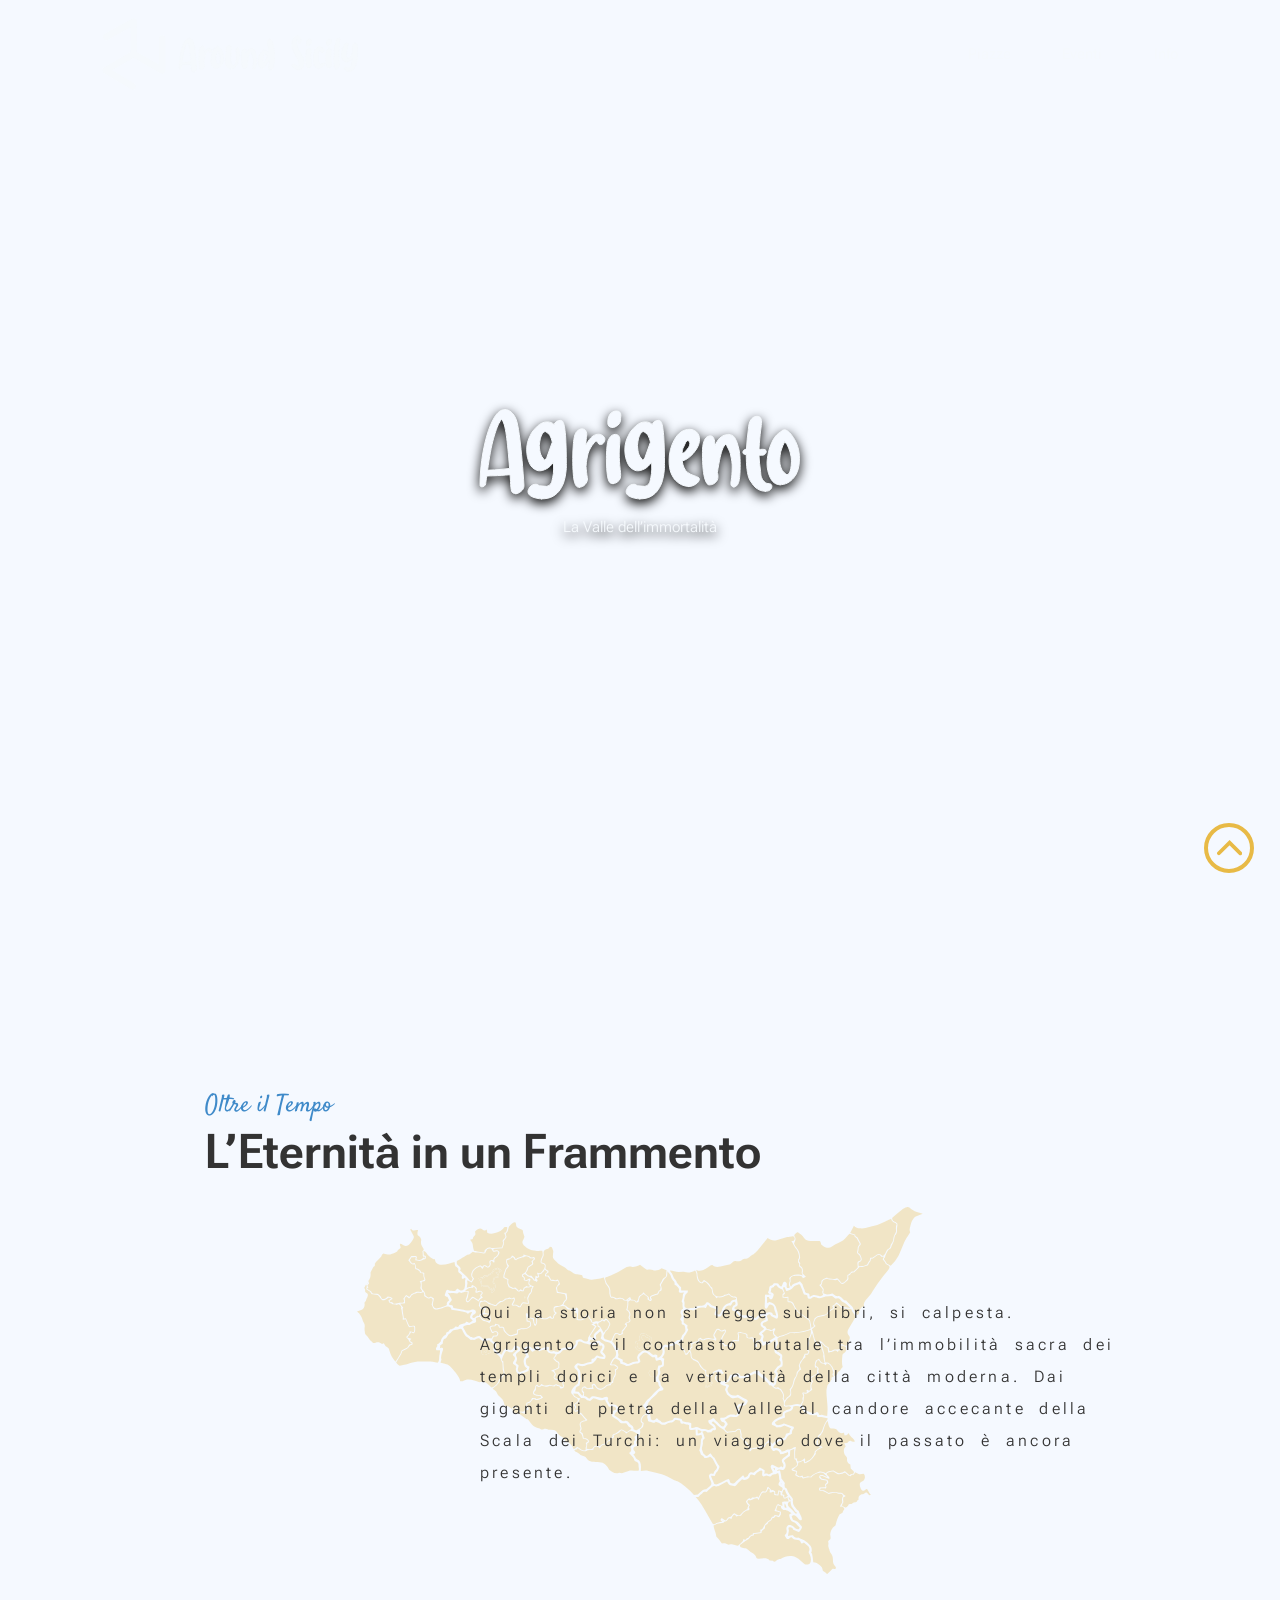
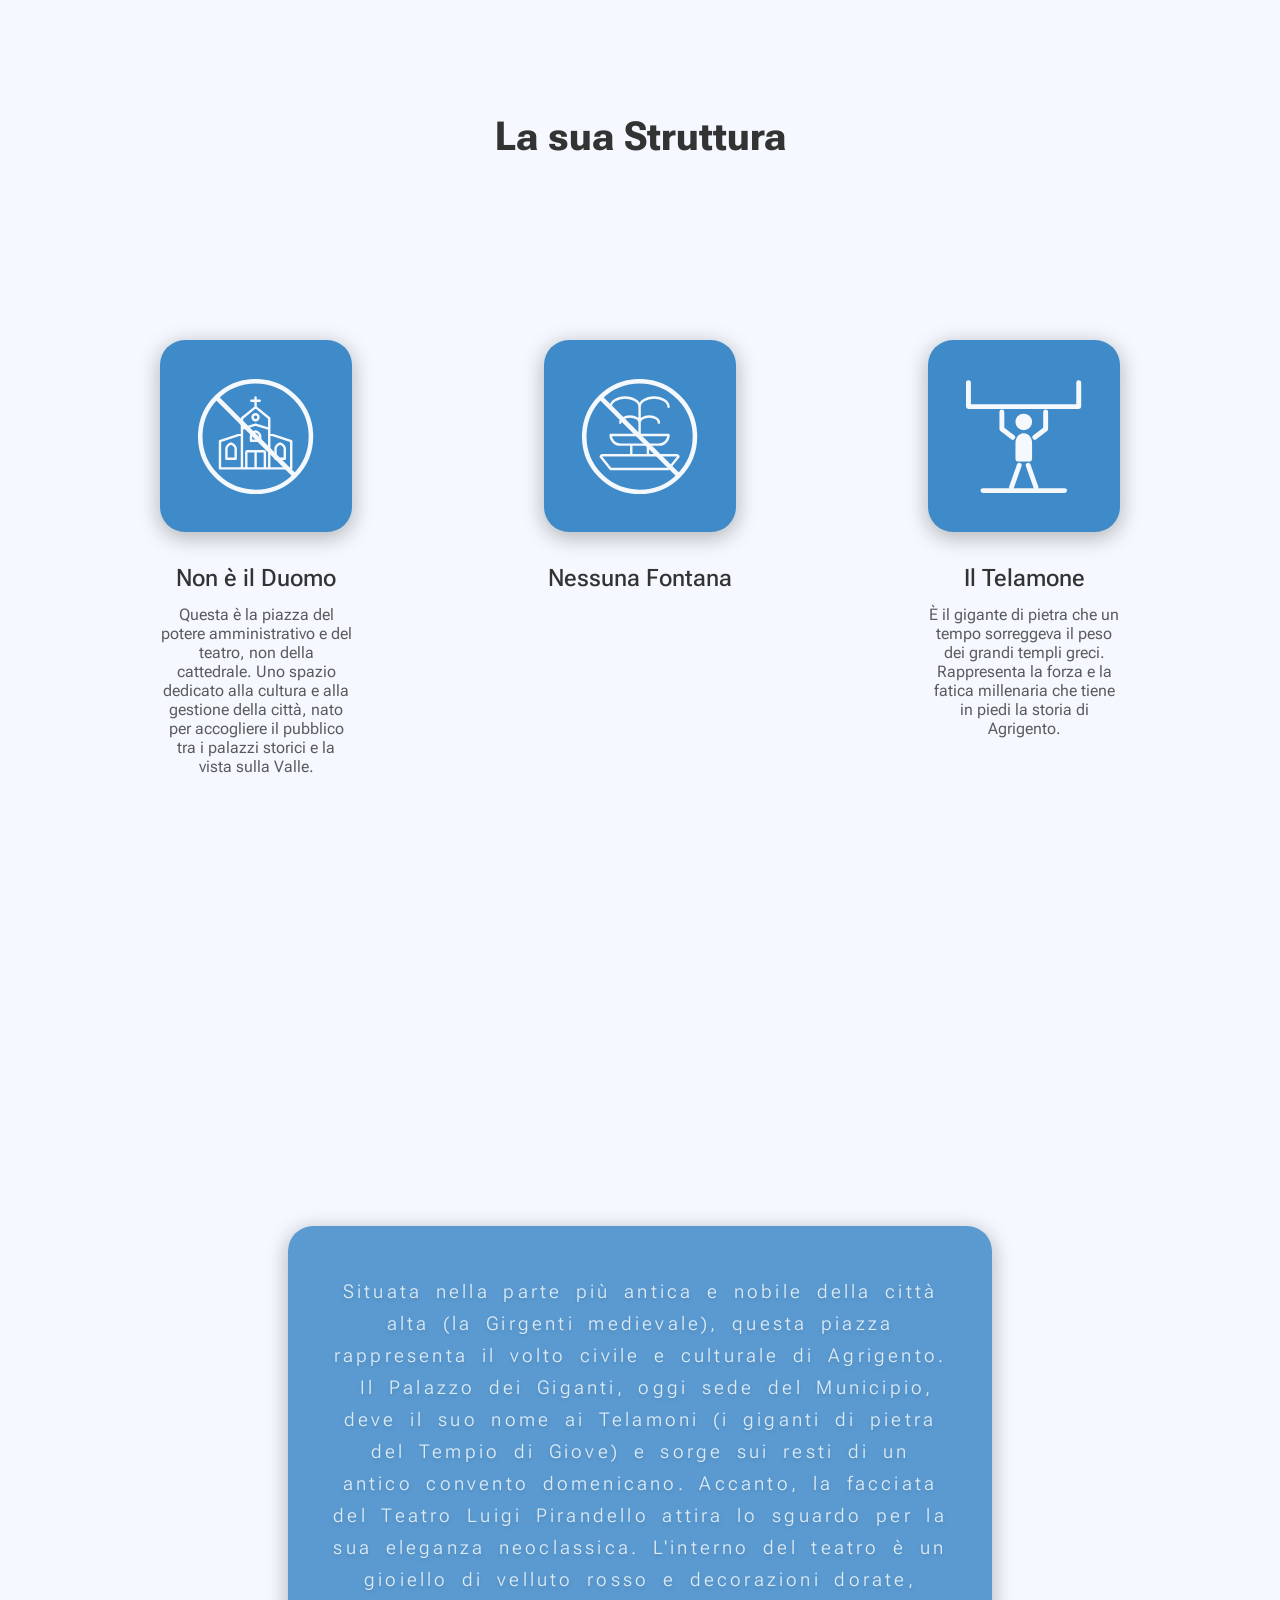
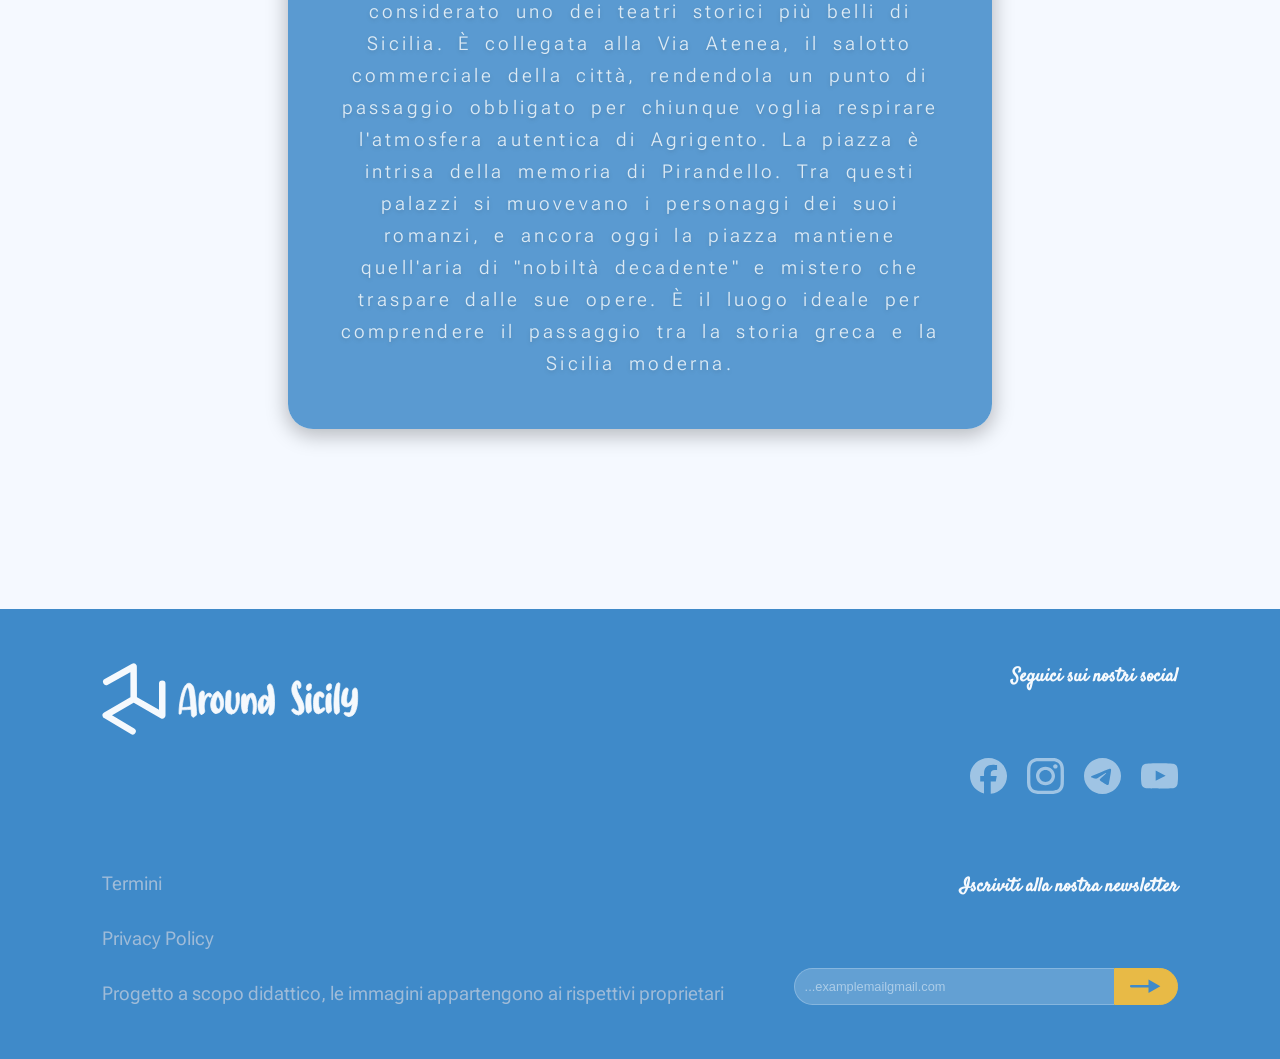
==== commit b0567e9b: "fix IMGs name due to sensitive issue, fix url of these IMGs names" ====
--- a/agrigento.html
+++ b/agrigento.html
@@ -30,7 +30,7 @@
 </ul>
     </div>
     </nav>
-<header style="background-image: url(IMGs/Hero_città/Agrigento\ 1.jpg);">
+<header style="background-image: url(IMGs/Hero_città/Agrigento.jpg);">
    <svg width="324" height="91" viewBox="0 0 324 91" fill="none" xmlns="http://www.w3.org/2000/svg">
 <path d="M7.68042 61.536C8.12842 61.408 9.28042 61.312 11.1364 61.248C15.6804 61.12 21.9524 60.576 29.9524 59.616C28.8004 44.704 27.7124 33.568 26.6884 26.208C25.5364 17.376 23.9044 11.904 21.7924 9.79201C21.6004 9.79201 20.7044 11.232 19.1044 14.112C17.5684 16.928 15.7444 22.08 13.6324 29.568C11.5204 36.992 9.53642 47.648 7.68042 61.536ZM36.3844 85.152C34.0164 85.152 32.5444 84.256 31.9684 82.464C31.3924 80.672 31.0404 77.44 30.9124 72.768L30.4324 65.952C24.1604 66.464 18.6884 66.816 14.0164 67.008C9.40842 67.2 7.04042 67.296 6.91242 67.296C6.20842 71.264 5.82442 73.888 5.76042 75.168C5.63242 76.064 5.18442 76.8 4.41642 77.376C3.64842 77.952 2.84842 78.24 2.01642 78.24C0.672422 78.24 0.000421911 77.536 0.000421911 76.128C0.000421911 68.512 0.576422 60.32 1.72842 51.552C2.94442 42.72 4.64042 34.432 6.81642 26.688C9.05642 18.88 11.7124 12.48 14.7844 7.48801C17.9204 2.49601 21.4084 7.62939e-06 25.2484 7.62939e-06C27.4884 7.62939e-06 29.5684 0.832006 31.4884 2.496C33.4724 4.16001 35.1364 6.52801 36.4804 9.6C37.6964 12.864 38.7844 18.08 39.7444 25.248C41.4084 37.344 42.8804 52.64 44.1604 71.136L44.5444 76.896C44.5444 79.264 43.5844 81.216 41.6644 82.752C39.8084 84.352 38.0484 85.152 36.3844 85.152ZM65.7919 51.36L67.5199 48.864L73.1839 33.024C72.5439 30.208 71.7759 28.064 70.8799 26.592C70.8799 26.4 70.5279 25.888 69.8239 25.056C69.1839 24.16 68.0959 23.264 66.5599 22.368L65.8879 22.272C65.0559 22.4 64.1279 23.136 63.1039 24.48C62.8479 24.8 62.2079 26.272 61.1839 28.896C60.6719 31.328 60.2879 33.76 60.0319 36.192C60.2239 39.968 60.6719 42.944 61.3759 45.12C61.9519 46.848 62.9759 48.512 64.4479 50.112C64.8319 50.56 65.0239 50.816 65.0239 50.88L65.7919 51.36ZM62.4319 90.432C60.8319 90.432 58.9439 90.176 56.7679 89.664C54.5919 89.152 52.6719 88.352 51.0079 87.264C49.4079 86.176 48.6079 84.768 48.6079 83.04C48.6079 81.696 49.3119 80.128 50.7199 78.336C52.1279 76.544 54.0479 75.648 56.4799 75.648C57.1199 75.648 57.5679 75.712 57.8239 75.84C58.1439 75.968 58.4639 76.16 58.7839 76.416C59.1679 76.608 59.6479 76.864 60.2239 77.184L67.6159 77.76C69.5359 76.992 70.5599 76.512 70.6879 76.32L72.1279 74.304C72.4479 73.984 72.9599 72.096 73.6639 68.64C74.2399 66.144 74.5279 63.36 74.5279 60.288L74.4319 53.184C72.1919 56.512 69.7599 58.816 67.1359 60.096C64.5759 61.376 62.3039 62.016 60.3199 62.016C59.1039 62.016 58.1759 61.856 57.5359 61.536C54.2719 60.192 51.9039 58.048 50.4319 55.104C48.3199 50.816 47.2639 46.048 47.2639 40.8C47.2639 35.488 48.5119 30.56 51.0079 26.016C52.0959 23.328 54.4639 20.256 58.1119 16.8C61.1839 13.92 64.5439 12.48 68.1919 12.48C70.8799 12.48 73.1519 13.344 75.0079 15.072C76.2239 12.448 78.4319 11.072 81.6319 10.944C82.1439 10.944 82.6559 11.136 83.1679 11.52C83.6799 11.84 84.1919 12.704 84.7039 14.112C85.2159 15.52 85.6639 17.792 86.0479 20.928C86.4959 24.064 86.8159 28.32 87.0079 33.696C87.2639 39.072 87.3919 45.984 87.3919 54.432L87.4879 56.736C87.4879 58.336 87.3279 60.512 87.0079 63.264C86.7519 66.016 86.1759 68.96 85.2799 72.096C84.4479 75.168 83.1039 78.08 81.2479 80.832C79.4559 83.648 77.0239 85.952 73.9519 87.744C70.9439 89.536 67.1039 90.432 62.4319 90.432ZM100.616 78.624H99.6559C98.1199 78.624 96.8719 77.152 95.9119 74.208C94.5679 69.856 93.8959 61.6 93.8959 49.44C93.8959 44.448 94.1199 39.456 94.5679 34.464C95.0799 28.32 96.1359 24.352 97.7359 22.56C99.5279 20.512 101.416 19.488 103.4 19.488C104.168 19.488 104.936 19.68 105.704 20.064H105.608C105.928 20.192 106.28 20.48 106.664 20.928C107.112 21.376 107.4 21.856 107.528 22.368C107.912 23.648 108.104 24.544 108.104 25.056C108.104 25.632 108.04 26.272 107.912 26.976C107.72 28.192 107.464 31.168 107.144 35.904C107.848 34.624 108.648 33.312 109.544 31.968C112.744 27.296 116.2 24.96 119.912 24.96C121.64 24.96 123.144 25.504 124.424 26.592C125.768 27.616 126.44 28.832 126.44 30.24C126.44 31.264 126.024 32.384 125.192 33.6C124.424 34.816 123.336 35.424 121.928 35.424C121.224 35.424 120.648 35.2 120.2 34.752C119.816 34.24 119.464 33.568 119.144 32.736L117.8 31.968C117.672 31.968 117.512 32 117.32 32.064C117.192 32.128 117.064 32.224 116.936 32.352C116.808 32.416 116.616 32.576 116.36 32.832C116.104 33.024 115.848 33.28 115.592 33.6C112.648 37.12 110.632 40.672 109.544 44.256C108.52 47.776 107.784 52.224 107.336 57.6C107.592 60.16 107.784 62.176 107.912 63.648C108.104 65.056 108.264 66.24 108.392 67.2C108.584 68.096 108.744 69.12 108.872 70.272C108.872 72.128 108.072 73.984 106.472 75.84C104.872 77.696 102.92 78.624 100.616 78.624ZM134.734 74.976C133.966 74.976 133.166 74.816 132.334 74.496C129.454 73.344 128.014 65.088 128.014 49.728C128.014 41.536 128.558 35.488 129.646 31.584L131.086 28.896C132.558 26.4 134.51 25.152 136.942 25.152C140.078 25.152 141.646 27.232 141.646 31.392C141.646 32.608 141.55 34.08 141.358 35.808C141.102 38.368 140.974 41.408 140.974 44.928C140.974 49.664 141.294 54.912 141.934 60.672C142.254 62.72 142.414 64.768 142.414 66.816C142.414 68.8 141.934 70.4 140.974 71.616C140.014 72.768 138.926 73.632 137.71 74.208C136.494 74.72 135.502 74.976 134.734 74.976ZM134.254 18.144C130.99 18.144 129.358 16.512 129.358 13.248C129.358 8.19201 130.734 4.73601 133.486 2.88C135.022 1.92001 136.558 1.44001 138.094 1.44001C141.102 1.44001 142.606 2.94401 142.606 5.95201C142.606 6.592 142.51 7.488 142.318 8.64001C142.318 9.02401 142.35 9.31201 142.414 9.50401C142.414 12.128 141.454 14.24 139.534 15.84C137.678 17.376 135.918 18.144 134.254 18.144ZM165.167 51.36L166.895 48.864L172.559 33.024C171.919 30.208 171.151 28.064 170.255 26.592C170.255 26.4 169.903 25.888 169.199 25.056C168.559 24.16 167.471 23.264 165.935 22.368L165.263 22.272C164.431 22.4 163.503 23.136 162.479 24.48C162.223 24.8 161.583 26.272 160.559 28.896C160.047 31.328 159.663 33.76 159.407 36.192C159.599 39.968 160.047 42.944 160.751 45.12C161.327 46.848 162.351 48.512 163.823 50.112C164.207 50.56 164.399 50.816 164.399 50.88L165.167 51.36ZM161.807 90.432C160.207 90.432 158.319 90.176 156.143 89.664C153.967 89.152 152.047 88.352 150.383 87.264C148.783 86.176 147.983 84.768 147.983 83.04C147.983 81.696 148.687 80.128 150.095 78.336C151.503 76.544 153.423 75.648 155.855 75.648C156.495 75.648 156.943 75.712 157.199 75.84C157.519 75.968 157.839 76.16 158.159 76.416C158.543 76.608 159.023 76.864 159.599 77.184L166.991 77.76C168.911 76.992 169.935 76.512 170.063 76.32L171.503 74.304C171.823 73.984 172.335 72.096 173.039 68.64C173.615 66.144 173.903 63.36 173.903 60.288L173.807 53.184C171.567 56.512 169.135 58.816 166.511 60.096C163.951 61.376 161.679 62.016 159.695 62.016C158.479 62.016 157.551 61.856 156.911 61.536C153.647 60.192 151.279 58.048 149.807 55.104C147.695 50.816 146.639 46.048 146.639 40.8C146.639 35.488 147.887 30.56 150.383 26.016C151.471 23.328 153.839 20.256 157.487 16.8C160.559 13.92 163.919 12.48 167.567 12.48C170.255 12.48 172.527 13.344 174.383 15.072C175.599 12.448 177.807 11.072 181.007 10.944C181.519 10.944 182.031 11.136 182.543 11.52C183.055 11.84 183.567 12.704 184.079 14.112C184.591 15.52 185.039 17.792 185.423 20.928C185.871 24.064 186.191 28.32 186.383 33.696C186.639 39.072 186.767 45.984 186.767 54.432L186.863 56.736C186.863 58.336 186.703 60.512 186.383 63.264C186.127 66.016 185.551 68.96 184.655 72.096C183.823 75.168 182.479 78.08 180.623 80.832C178.831 83.648 176.399 85.952 173.327 87.744C170.319 89.536 166.479 90.432 161.807 90.432ZM204.599 44.832C206.519 43.552 207.799 42.592 208.439 41.952C209.719 40.416 210.519 39.36 210.839 38.784L211.223 38.304C211.543 37.6 211.799 37.088 211.991 36.768C212.183 36.448 212.343 35.712 212.471 34.56C212.343 33.28 212.087 32.448 211.703 32.064C211.383 31.68 210.743 31.456 209.783 31.392L208.343 33.024L205.751 38.784C205.559 38.848 205.303 39.776 204.983 41.568C204.727 43.36 204.599 44.448 204.599 44.832ZM210.935 77.952C210.871 77.952 210.167 77.824 208.823 77.568C207.479 77.376 205.847 76.864 203.927 76.032C202.007 75.136 200.087 73.76 198.167 71.904C196.311 69.984 194.711 67.392 193.367 64.128C192.087 60.8 191.447 56.576 191.447 51.456C191.447 43.968 193.239 36.992 196.823 30.528C200.791 23.488 205.975 19.968 212.375 19.968C213.847 19.968 215.351 20.352 216.887 21.12C218.423 21.824 219.703 22.944 220.727 24.48C221.751 25.952 222.263 27.84 222.263 30.144C222.263 33.408 221.271 36.64 219.287 39.84C217.367 42.976 215.063 45.664 212.375 47.904C209.687 50.08 207.127 51.456 204.695 52.032C205.143 54.848 205.815 57.216 206.711 59.136C208.375 62.656 211.383 65.12 215.735 66.528C217.911 67.232 219.159 67.744 219.479 68.064L220.727 68.544C221.623 68.992 222.071 69.6 222.071 70.368C222.071 72.224 220.855 73.952 218.423 75.552C216.055 77.152 213.559 77.952 210.935 77.952ZM257.096 78.336C255.048 78.336 254.024 77.184 254.024 74.88C254.024 74.112 254.152 73.024 254.408 71.616C254.92 68.608 255.24 64.128 255.368 58.176C255.368 54.464 254.824 50.432 253.736 46.08C253.736 44.672 252.488 41.568 249.992 36.768L250.088 36.672C250.024 36.672 249.928 36.608 249.8 36.48C249.736 36.288 249.672 36.192 249.608 36.192L248.552 35.04C247.592 36 246.664 37.536 245.768 39.648C244.04 43.616 242.248 51.616 240.392 63.648C240.776 64.992 240.968 66.4 240.968 67.872C240.968 70.368 240.104 72.384 238.376 73.92C236.648 75.456 234.824 76.224 232.904 76.224C232.776 76.288 232.552 76.32 232.232 76.32C230.568 76.32 229.16 74.624 228.008 71.232C226.152 66.112 225.224 56.896 225.224 43.584C225.224 38.784 225.672 35.168 226.568 32.736C227.464 30.304 228.52 28.672 229.736 27.84C230.952 27.008 232.104 26.592 233.192 26.592C236.2 26.592 237.8 29.888 237.992 36.48C239.528 32.832 241.224 30.208 243.08 28.608C245 27.008 246.728 26.048 248.264 25.728C249.864 25.344 250.856 25.152 251.24 25.152C254.376 25.28 256.584 26.368 257.864 28.416C259.208 30.464 260.168 32.64 260.744 34.944C261.896 38.592 262.632 41.856 262.952 44.736C263.272 47.616 263.432 51.264 263.432 55.68C263.432 64.512 262.92 70.496 261.896 73.632C260.872 76.768 259.272 78.336 257.096 78.336ZM288.888 82.752C284.216 82.752 280.184 80.736 276.792 76.704L273.432 71.808C273.24 71.296 272.984 70.816 272.664 70.368C270.616 65.696 269.592 57.44 269.592 45.6C267.288 45.408 266.136 44.704 266.136 43.488C266.136 41.568 267.352 40.416 269.784 40.032C270.104 33.632 270.744 26.944 271.704 19.968C272.152 11.648 275.064 7.26401 280.44 6.81601C281.272 6.81601 282.072 7.00801 282.84 7.392C283.672 7.77601 284.248 8.48001 284.568 9.50401C284.888 10.464 285.048 11.52 285.048 12.672C285.048 14.272 284.728 17.28 284.088 21.696C283.512 26.112 282.968 32.288 282.456 40.224C282.904 40.288 283.384 40.32 283.896 40.32L285.72 40.224C288.472 40.224 289.848 40.96 289.848 42.432C289.848 43.136 289.56 43.84 288.984 44.544C288.472 45.248 287.864 45.728 287.16 45.984C286.456 46.176 285.688 46.272 284.856 46.272L282.456 46.176C282.712 51.488 283.256 57.024 284.088 62.784C284.28 65.024 284.472 66.592 284.664 67.488C284.92 68.384 285.336 69.44 285.912 70.656C287.576 72.768 288.664 73.888 289.176 74.016C289.304 74.08 289.496 74.208 289.752 74.4C290.072 74.528 290.296 74.624 290.424 74.688H290.616V74.784C291.448 74.912 292.312 75.008 293.208 75.072C294.744 75.264 295.512 76.224 295.512 77.952C295.448 78.976 295.064 79.872 294.36 80.64C293.72 81.472 292.92 82.016 291.96 82.272C291 82.592 289.976 82.752 288.888 82.752ZM310.12 65.76L310.024 65.664C310.024 65.728 310.056 65.76 310.12 65.76ZM310.984 65.952C311.688 65.824 312.136 65.6 312.328 65.28C312.584 64.896 312.872 64.512 313.192 64.128C314.408 62.144 315.144 58.4 315.4 52.896C315.4 50.912 315.272 49.248 315.016 47.904C313.864 41.056 311.72 35.904 308.584 32.448C307.24 35.008 306.152 37.536 305.32 40.032L304.936 40.992V41.184L305.128 40.704V40.896C304.552 41.6 304.008 44.704 303.496 50.208C303.496 53.536 303.752 55.84 304.264 57.12C304.264 57.312 304.296 57.44 304.36 57.504C304.488 58.336 305.064 59.744 306.088 61.728C307.176 63.2 308.456 64.48 309.928 65.568C310.184 65.824 310.536 65.952 310.984 65.952ZM303.88 76.128C299.272 76.128 295.816 73.504 293.512 68.256C291.592 64.032 290.632 59.424 290.632 54.432C290.632 51.424 291.112 47.712 292.072 43.296C293.096 38.816 294.632 34.656 296.68 30.816C298.792 26.912 301.448 24.16 304.648 22.56C305.544 21.216 306.92 20.544 308.776 20.544C309.608 20.544 310.792 21.184 312.328 22.464C313.928 23.744 315.56 25.664 317.224 28.224C318.952 30.72 320.424 33.792 321.64 37.44C322.856 41.024 323.464 45.12 323.464 49.728C323.464 57.984 321.608 64.352 317.896 68.832C313.864 73.696 309.192 76.128 303.88 76.128Z" fill="#F5F9FF"/>
 </svg>
@@ -247,7 +247,7 @@
                              millenaria che tiene in piedi la storia di Agrigento.</p>
             </article>
 </section>
-    <section class="last-sect" style="background-image: url(IMGs/Hero_città/Agrigento\ 1.jpg);">
+    <section class="last-sect" style="background-image: url(IMGs/Hero_città/Agrigento.jpg);">
         <div class="riquadro">
            Situata nella parte più antica e nobile della città alta (la Girgenti medievale), questa piazza rappresenta il volto civile e culturale di Agrigento.
  Il Palazzo dei Giganti, oggi sede del Municipio, deve il suo nome ai Telamoni (i giganti di pietra del Tempio di Giove) e sorge sui resti di un antico convento domenicano. Accanto, la facciata del Teatro Luigi Pirandello attira lo sguardo per la sua eleganza neoclassica. L'interno del teatro è un gioiello di velluto rosso e decorazioni dorate, considerato uno dei teatri storici più belli di Sicilia.
--- a/style.css
+++ b/style.css
@@ -425,6 +425,12 @@
     flex-direction: row;
 }   
 
+.sect-eventi-mid{
+    padding: 16vh 8vw 20vh 8vw; 
+    display: flex;
+    flex-direction: row;
+}   
+
 .sect-eventi2{
      padding: 16vh 8vw 30vh 8vw; 
     display: flex;
@@ -713,12 +719,19 @@
 /* ADATTAMENTO DISPOSITIVI */
 
 @media (max-width: 1400px) {  /* Di base per il testo degli eventi.html */
-   .sect-eventi, .sect-eventi2{
+   .sect-eventi{
       flex-direction: column-reverse;
     align-items: center;
     padding: 12vh 8vw;
     }
+    .sect-eventi-mid{
+ flex-direction: column;
+    align-items: center;
+    padding: 12vh 8vw;
+    }
     .sect-eventi2{
+        flex-direction: column-reverse;
+    align-items: center;
         padding-top: 16vh;
     }
     .txtbox-eventi{
@@ -743,8 +756,7 @@
      .txtbox, .txtbox2{
         padding: 12vh 18vw; 
     }  
-
-    .sect-eventi img, .sect-eventi2 img{
+    .sect-eventi img, .sect-eventi2 img,.sect-eventi-mid img{
         width: 48vw;
     }
 
@@ -809,7 +821,7 @@
     width: 70vw;
     }
 
-    .sect-eventi img, .sect-eventi2 img{
+    .sect-eventi img, .sect-eventi2 img,.sect-eventi-mid img{
         width: 65vw;
     }
     .news-btn{
@@ -832,32 +844,38 @@
     border-radius: 25px;
     width: 40%;
     }
+
+   .newsletter-form input,.news-btn{
+        height: 6vh;
+    }
 }
 
 /* MOBILE PICCOLO (Sotto i 480px) */
 @media (max-width: 480px) {
-
-#TM{
+    .Trademark{
+        gap: 2vw;
+    }
+    #TM{
         width: 12vw;
         stroke-width: 10px;
     }
     #AS{
         width: 30vw;
     }
-
     nav{
         padding: 5vh 0;
         flex-direction: column;
         align-items: center;
-        gap: 3vh;
-    }
-    
+        gap: 2vh;
+        outline: #E8BA46 3px solid;
+        outline-offset: -3vh;
+        border-radius: 25px;
+        height: auto;
+    }
     ul{
         font-size: 2rem;
         text-align: center;
-    
-    }
-
+    }
     header svg{
         width: 55vw;
 }
@@ -865,7 +883,22 @@
         padding: 0 25vw;
         text-align: center;
     }
-    .cta{
+    h1,h2,.txtbox p,.txtbox2 p,.btn-filled,.txtbox-eventi p,.txtbox2-eventi p{
+        text-align: center;
+    }
+    .txtbox-eventi,.txtbox2-eventi{
+        padding: 6vh 10vw ;
+    }
+
+    .sect-eventi,.sect-eventi-mid,.sect-eventi2{
+        padding: 0 7vw 5vh 7vw;
+    }
+
+    .corpo{
+        text-align: center;
+        transform: translateX(0) translateY(0);
+    }
+    .cta,.cta2{
         display: flex;
         flex-direction: column;
     }
@@ -874,6 +907,33 @@
     }
 
     .newsletter-form input{
-        width: 35vw;
-    }
+        width: 50vw;
+        
+    }
+    .news-btn{
+        width: 14vw;
+    }
+    .iconroom{
+        width: 45vw;
+    }
+    .card-city{
+        width: 45vw;
+    }
+    .iconroom2{
+        width: 45vw;
+    }
+    .last-sect{
+       padding: 20vh 5vw 20vh 5vw;
+    }
+
+    .map{
+        width: 130%;
+    }
+    .txtbox{
+        padding: 12vh 5vw;
+    }
+    .txtbox2{
+        padding: 12vh 5vw;
+    }
+
 }
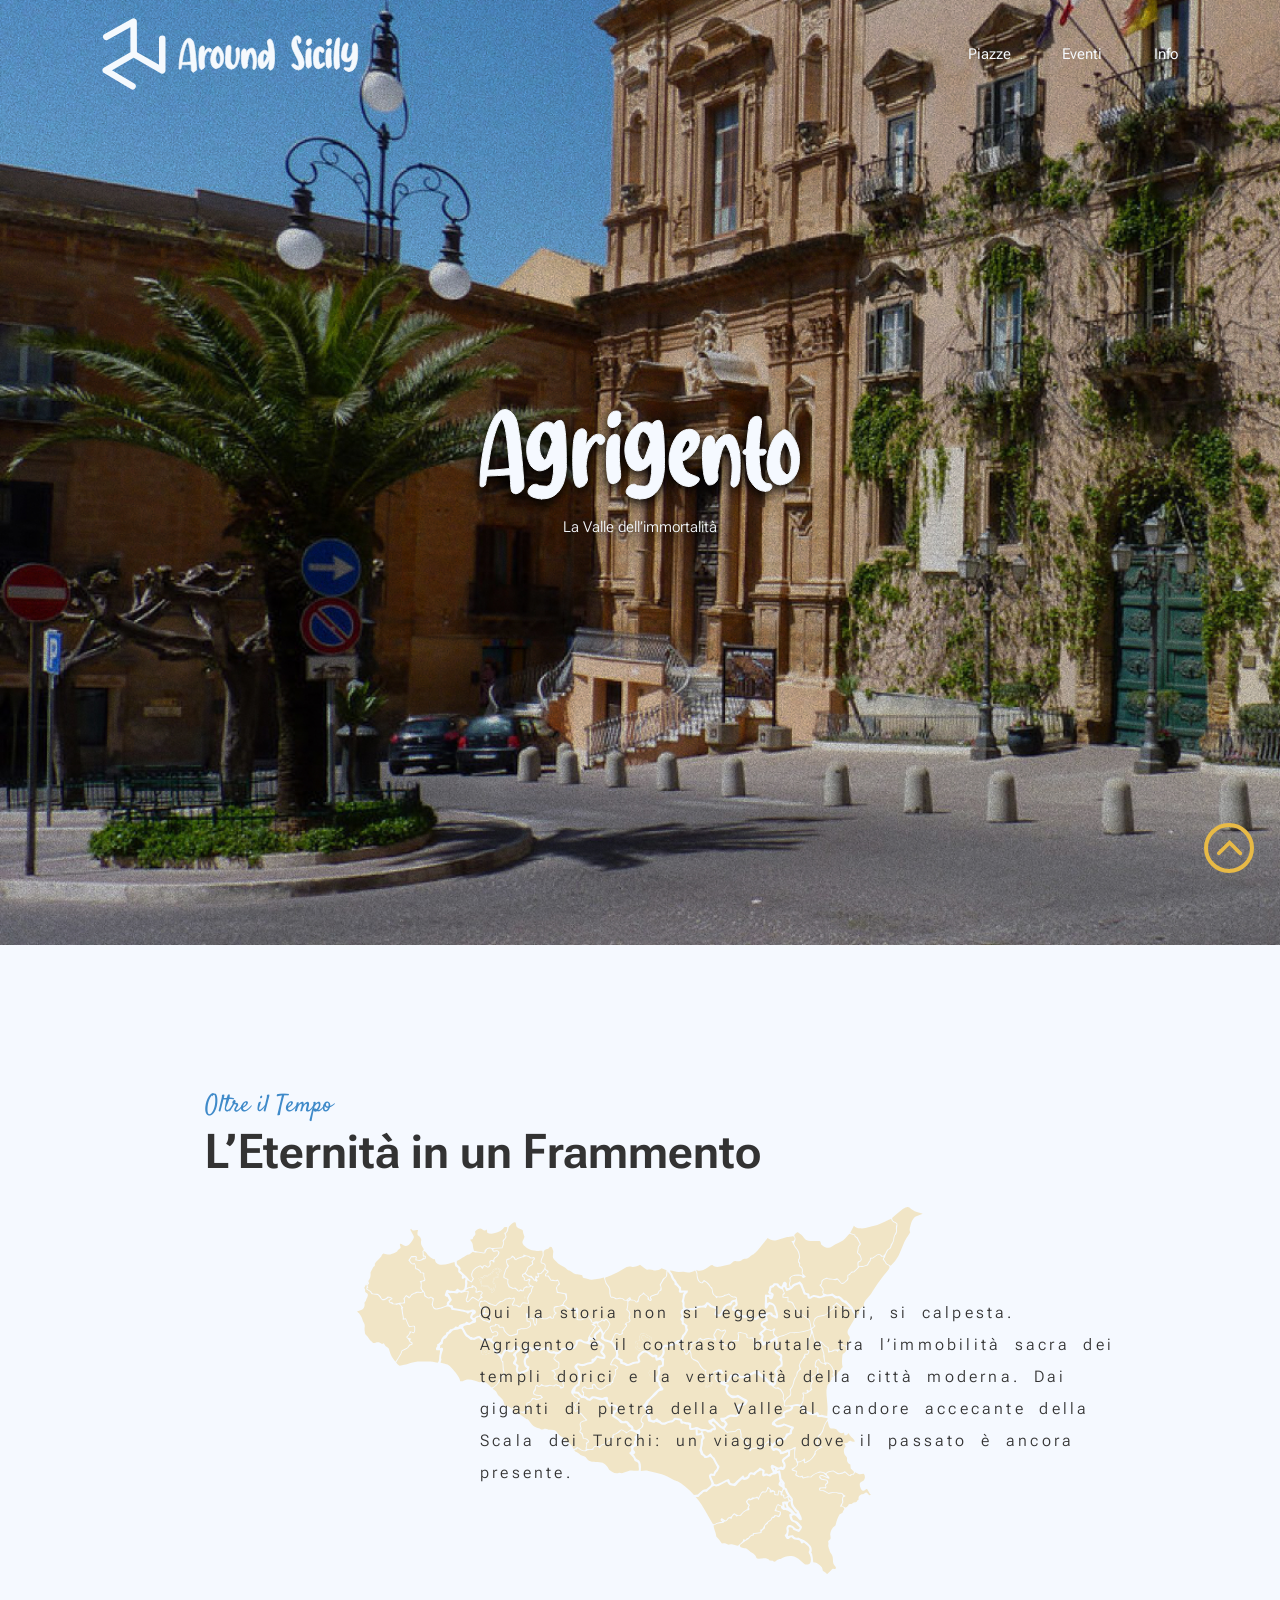
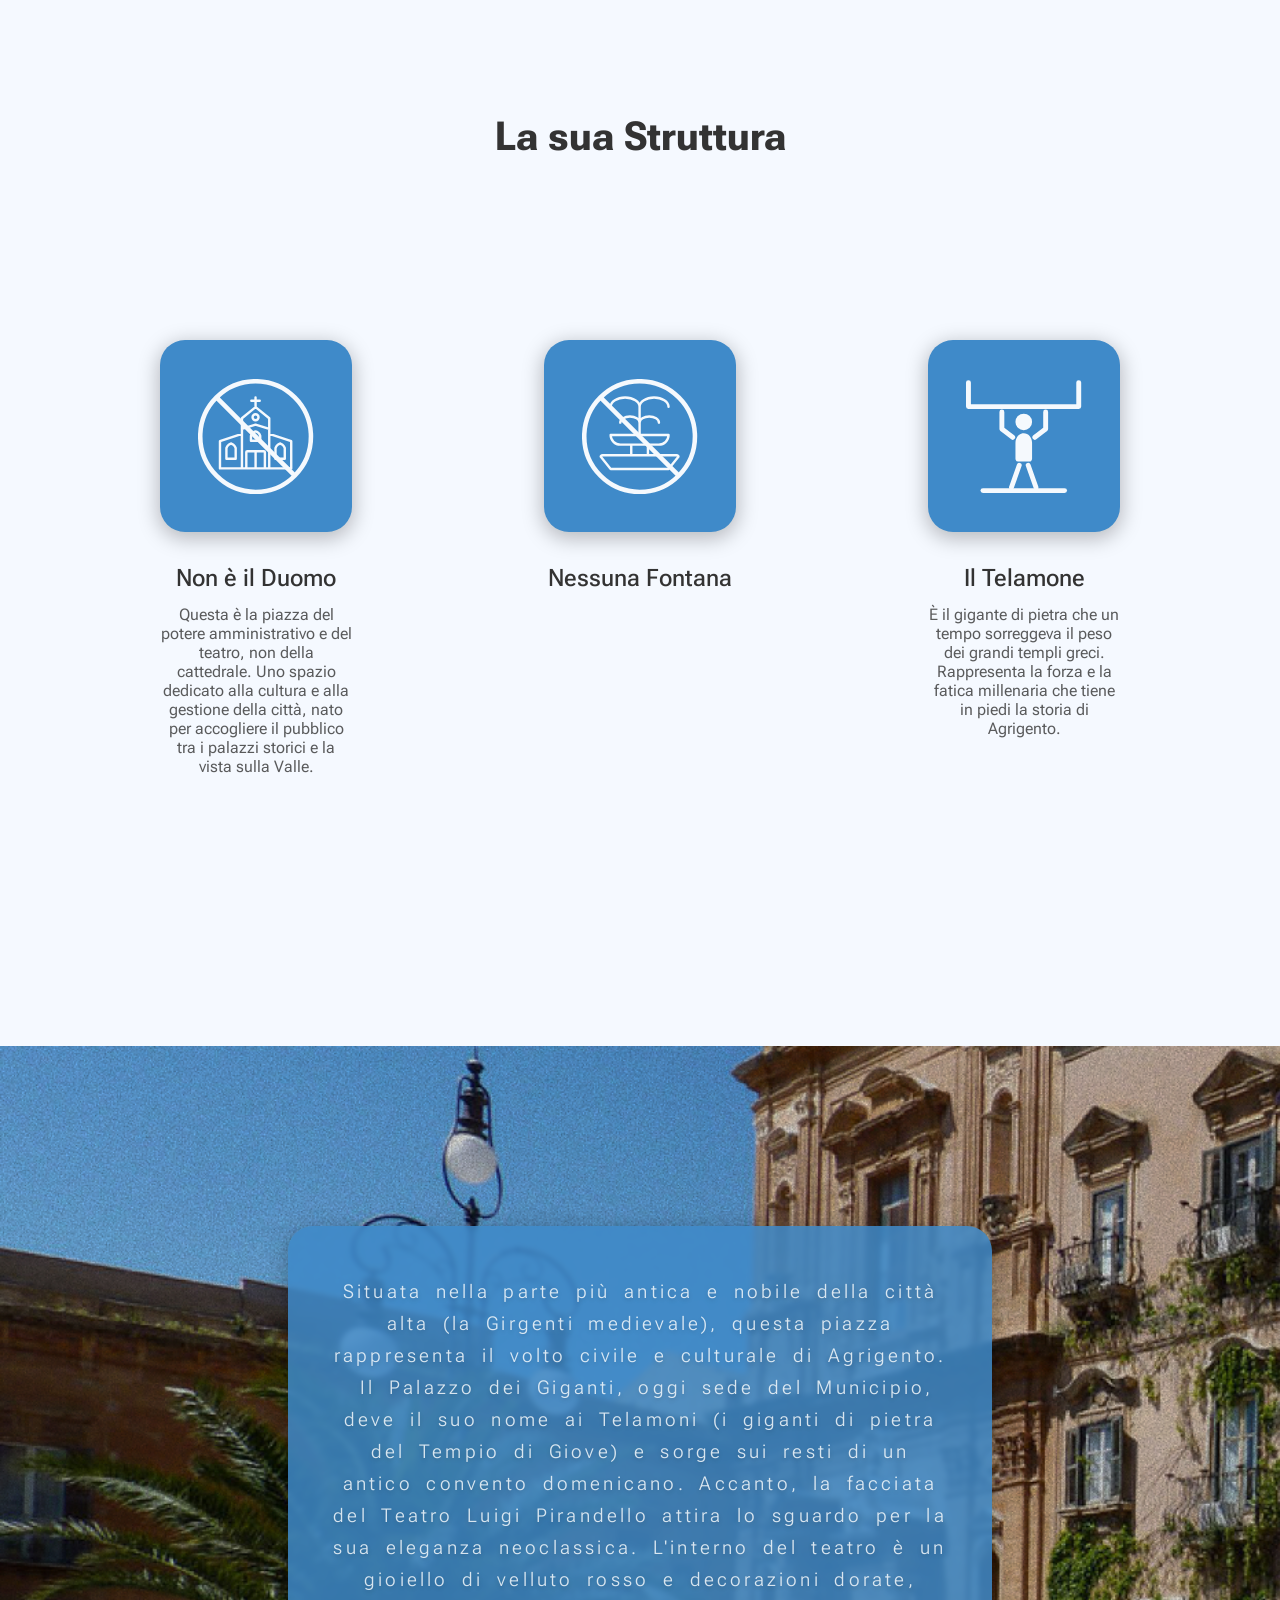
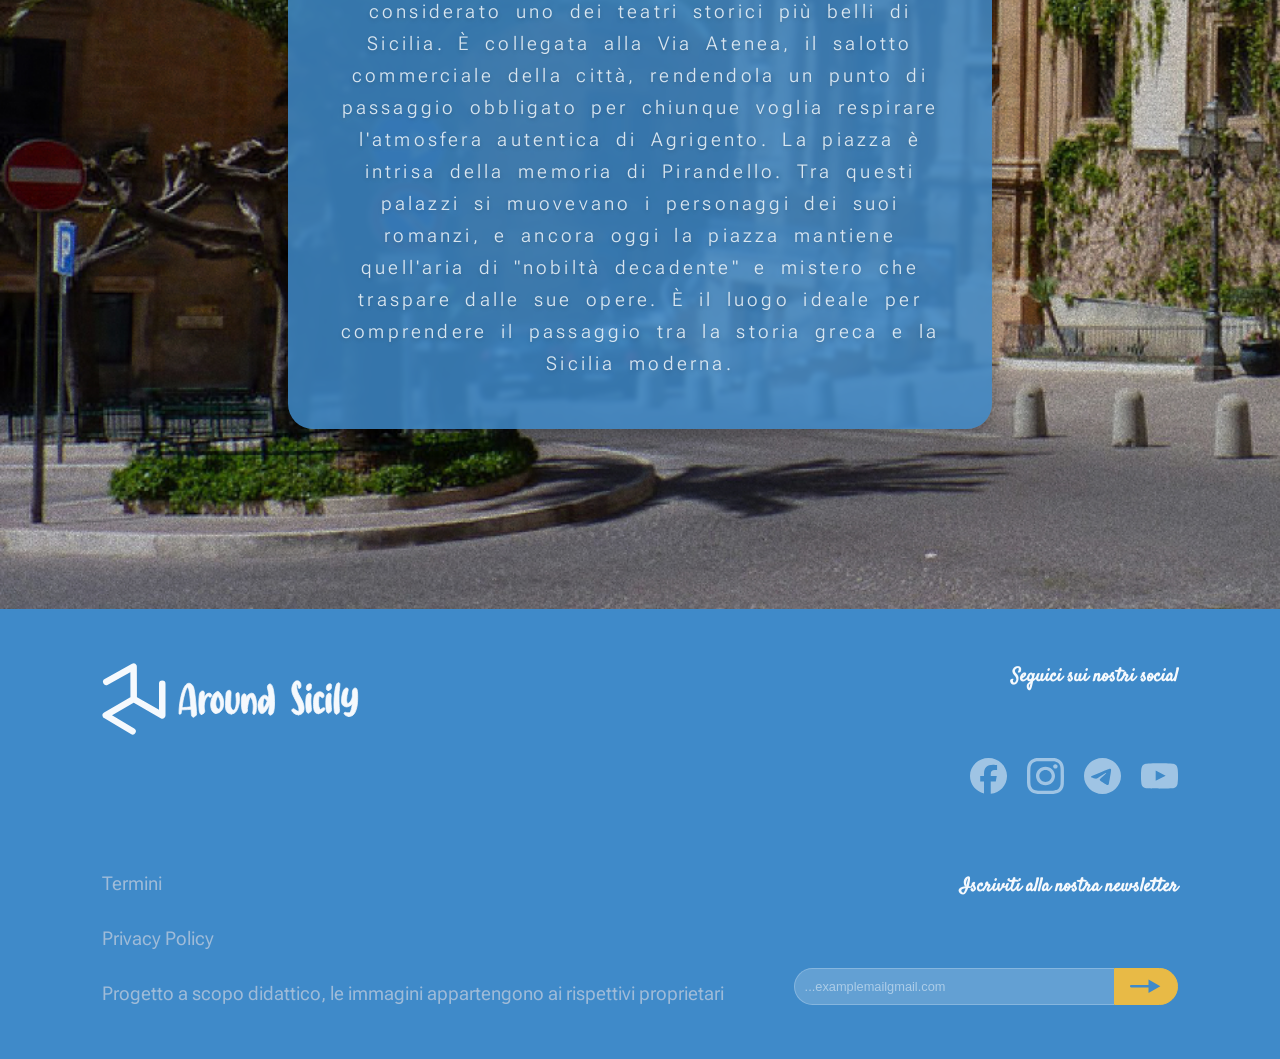
==== commit 526a21d0: "another fix on IMGs names" ====
--- a/agrigento.html
+++ b/agrigento.html
@@ -30,7 +30,7 @@
 </ul>
     </div>
     </nav>
-<header style="background-image: url(IMGs/Hero_città/Agrigento.jpg);">
+<header style="background-image: url(IMGs/Hero_citta/agrigento.jpg);">
    <svg width="324" height="91" viewBox="0 0 324 91" fill="none" xmlns="http://www.w3.org/2000/svg">
 <path d="M7.68042 61.536C8.12842 61.408 9.28042 61.312 11.1364 61.248C15.6804 61.12 21.9524 60.576 29.9524 59.616C28.8004 44.704 27.7124 33.568 26.6884 26.208C25.5364 17.376 23.9044 11.904 21.7924 9.79201C21.6004 9.79201 20.7044 11.232 19.1044 14.112C17.5684 16.928 15.7444 22.08 13.6324 29.568C11.5204 36.992 9.53642 47.648 7.68042 61.536ZM36.3844 85.152C34.0164 85.152 32.5444 84.256 31.9684 82.464C31.3924 80.672 31.0404 77.44 30.9124 72.768L30.4324 65.952C24.1604 66.464 18.6884 66.816 14.0164 67.008C9.40842 67.2 7.04042 67.296 6.91242 67.296C6.20842 71.264 5.82442 73.888 5.76042 75.168C5.63242 76.064 5.18442 76.8 4.41642 77.376C3.64842 77.952 2.84842 78.24 2.01642 78.24C0.672422 78.24 0.000421911 77.536 0.000421911 76.128C0.000421911 68.512 0.576422 60.32 1.72842 51.552C2.94442 42.72 4.64042 34.432 6.81642 26.688C9.05642 18.88 11.7124 12.48 14.7844 7.48801C17.9204 2.49601 21.4084 7.62939e-06 25.2484 7.62939e-06C27.4884 7.62939e-06 29.5684 0.832006 31.4884 2.496C33.4724 4.16001 35.1364 6.52801 36.4804 9.6C37.6964 12.864 38.7844 18.08 39.7444 25.248C41.4084 37.344 42.8804 52.64 44.1604 71.136L44.5444 76.896C44.5444 79.264 43.5844 81.216 41.6644 82.752C39.8084 84.352 38.0484 85.152 36.3844 85.152ZM65.7919 51.36L67.5199 48.864L73.1839 33.024C72.5439 30.208 71.7759 28.064 70.8799 26.592C70.8799 26.4 70.5279 25.888 69.8239 25.056C69.1839 24.16 68.0959 23.264 66.5599 22.368L65.8879 22.272C65.0559 22.4 64.1279 23.136 63.1039 24.48C62.8479 24.8 62.2079 26.272 61.1839 28.896C60.6719 31.328 60.2879 33.76 60.0319 36.192C60.2239 39.968 60.6719 42.944 61.3759 45.12C61.9519 46.848 62.9759 48.512 64.4479 50.112C64.8319 50.56 65.0239 50.816 65.0239 50.88L65.7919 51.36ZM62.4319 90.432C60.8319 90.432 58.9439 90.176 56.7679 89.664C54.5919 89.152 52.6719 88.352 51.0079 87.264C49.4079 86.176 48.6079 84.768 48.6079 83.04C48.6079 81.696 49.3119 80.128 50.7199 78.336C52.1279 76.544 54.0479 75.648 56.4799 75.648C57.1199 75.648 57.5679 75.712 57.8239 75.84C58.1439 75.968 58.4639 76.16 58.7839 76.416C59.1679 76.608 59.6479 76.864 60.2239 77.184L67.6159 77.76C69.5359 76.992 70.5599 76.512 70.6879 76.32L72.1279 74.304C72.4479 73.984 72.9599 72.096 73.6639 68.64C74.2399 66.144 74.5279 63.36 74.5279 60.288L74.4319 53.184C72.1919 56.512 69.7599 58.816 67.1359 60.096C64.5759 61.376 62.3039 62.016 60.3199 62.016C59.1039 62.016 58.1759 61.856 57.5359 61.536C54.2719 60.192 51.9039 58.048 50.4319 55.104C48.3199 50.816 47.2639 46.048 47.2639 40.8C47.2639 35.488 48.5119 30.56 51.0079 26.016C52.0959 23.328 54.4639 20.256 58.1119 16.8C61.1839 13.92 64.5439 12.48 68.1919 12.48C70.8799 12.48 73.1519 13.344 75.0079 15.072C76.2239 12.448 78.4319 11.072 81.6319 10.944C82.1439 10.944 82.6559 11.136 83.1679 11.52C83.6799 11.84 84.1919 12.704 84.7039 14.112C85.2159 15.52 85.6639 17.792 86.0479 20.928C86.4959 24.064 86.8159 28.32 87.0079 33.696C87.2639 39.072 87.3919 45.984 87.3919 54.432L87.4879 56.736C87.4879 58.336 87.3279 60.512 87.0079 63.264C86.7519 66.016 86.1759 68.96 85.2799 72.096C84.4479 75.168 83.1039 78.08 81.2479 80.832C79.4559 83.648 77.0239 85.952 73.9519 87.744C70.9439 89.536 67.1039 90.432 62.4319 90.432ZM100.616 78.624H99.6559C98.1199 78.624 96.8719 77.152 95.9119 74.208C94.5679 69.856 93.8959 61.6 93.8959 49.44C93.8959 44.448 94.1199 39.456 94.5679 34.464C95.0799 28.32 96.1359 24.352 97.7359 22.56C99.5279 20.512 101.416 19.488 103.4 19.488C104.168 19.488 104.936 19.68 105.704 20.064H105.608C105.928 20.192 106.28 20.48 106.664 20.928C107.112 21.376 107.4 21.856 107.528 22.368C107.912 23.648 108.104 24.544 108.104 25.056C108.104 25.632 108.04 26.272 107.912 26.976C107.72 28.192 107.464 31.168 107.144 35.904C107.848 34.624 108.648 33.312 109.544 31.968C112.744 27.296 116.2 24.96 119.912 24.96C121.64 24.96 123.144 25.504 124.424 26.592C125.768 27.616 126.44 28.832 126.44 30.24C126.44 31.264 126.024 32.384 125.192 33.6C124.424 34.816 123.336 35.424 121.928 35.424C121.224 35.424 120.648 35.2 120.2 34.752C119.816 34.24 119.464 33.568 119.144 32.736L117.8 31.968C117.672 31.968 117.512 32 117.32 32.064C117.192 32.128 117.064 32.224 116.936 32.352C116.808 32.416 116.616 32.576 116.36 32.832C116.104 33.024 115.848 33.28 115.592 33.6C112.648 37.12 110.632 40.672 109.544 44.256C108.52 47.776 107.784 52.224 107.336 57.6C107.592 60.16 107.784 62.176 107.912 63.648C108.104 65.056 108.264 66.24 108.392 67.2C108.584 68.096 108.744 69.12 108.872 70.272C108.872 72.128 108.072 73.984 106.472 75.84C104.872 77.696 102.92 78.624 100.616 78.624ZM134.734 74.976C133.966 74.976 133.166 74.816 132.334 74.496C129.454 73.344 128.014 65.088 128.014 49.728C128.014 41.536 128.558 35.488 129.646 31.584L131.086 28.896C132.558 26.4 134.51 25.152 136.942 25.152C140.078 25.152 141.646 27.232 141.646 31.392C141.646 32.608 141.55 34.08 141.358 35.808C141.102 38.368 140.974 41.408 140.974 44.928C140.974 49.664 141.294 54.912 141.934 60.672C142.254 62.72 142.414 64.768 142.414 66.816C142.414 68.8 141.934 70.4 140.974 71.616C140.014 72.768 138.926 73.632 137.71 74.208C136.494 74.72 135.502 74.976 134.734 74.976ZM134.254 18.144C130.99 18.144 129.358 16.512 129.358 13.248C129.358 8.19201 130.734 4.73601 133.486 2.88C135.022 1.92001 136.558 1.44001 138.094 1.44001C141.102 1.44001 142.606 2.94401 142.606 5.95201C142.606 6.592 142.51 7.488 142.318 8.64001C142.318 9.02401 142.35 9.31201 142.414 9.50401C142.414 12.128 141.454 14.24 139.534 15.84C137.678 17.376 135.918 18.144 134.254 18.144ZM165.167 51.36L166.895 48.864L172.559 33.024C171.919 30.208 171.151 28.064 170.255 26.592C170.255 26.4 169.903 25.888 169.199 25.056C168.559 24.16 167.471 23.264 165.935 22.368L165.263 22.272C164.431 22.4 163.503 23.136 162.479 24.48C162.223 24.8 161.583 26.272 160.559 28.896C160.047 31.328 159.663 33.76 159.407 36.192C159.599 39.968 160.047 42.944 160.751 45.12C161.327 46.848 162.351 48.512 163.823 50.112C164.207 50.56 164.399 50.816 164.399 50.88L165.167 51.36ZM161.807 90.432C160.207 90.432 158.319 90.176 156.143 89.664C153.967 89.152 152.047 88.352 150.383 87.264C148.783 86.176 147.983 84.768 147.983 83.04C147.983 81.696 148.687 80.128 150.095 78.336C151.503 76.544 153.423 75.648 155.855 75.648C156.495 75.648 156.943 75.712 157.199 75.84C157.519 75.968 157.839 76.16 158.159 76.416C158.543 76.608 159.023 76.864 159.599 77.184L166.991 77.76C168.911 76.992 169.935 76.512 170.063 76.32L171.503 74.304C171.823 73.984 172.335 72.096 173.039 68.64C173.615 66.144 173.903 63.36 173.903 60.288L173.807 53.184C171.567 56.512 169.135 58.816 166.511 60.096C163.951 61.376 161.679 62.016 159.695 62.016C158.479 62.016 157.551 61.856 156.911 61.536C153.647 60.192 151.279 58.048 149.807 55.104C147.695 50.816 146.639 46.048 146.639 40.8C146.639 35.488 147.887 30.56 150.383 26.016C151.471 23.328 153.839 20.256 157.487 16.8C160.559 13.92 163.919 12.48 167.567 12.48C170.255 12.48 172.527 13.344 174.383 15.072C175.599 12.448 177.807 11.072 181.007 10.944C181.519 10.944 182.031 11.136 182.543 11.52C183.055 11.84 183.567 12.704 184.079 14.112C184.591 15.52 185.039 17.792 185.423 20.928C185.871 24.064 186.191 28.32 186.383 33.696C186.639 39.072 186.767 45.984 186.767 54.432L186.863 56.736C186.863 58.336 186.703 60.512 186.383 63.264C186.127 66.016 185.551 68.96 184.655 72.096C183.823 75.168 182.479 78.08 180.623 80.832C178.831 83.648 176.399 85.952 173.327 87.744C170.319 89.536 166.479 90.432 161.807 90.432ZM204.599 44.832C206.519 43.552 207.799 42.592 208.439 41.952C209.719 40.416 210.519 39.36 210.839 38.784L211.223 38.304C211.543 37.6 211.799 37.088 211.991 36.768C212.183 36.448 212.343 35.712 212.471 34.56C212.343 33.28 212.087 32.448 211.703 32.064C211.383 31.68 210.743 31.456 209.783 31.392L208.343 33.024L205.751 38.784C205.559 38.848 205.303 39.776 204.983 41.568C204.727 43.36 204.599 44.448 204.599 44.832ZM210.935 77.952C210.871 77.952 210.167 77.824 208.823 77.568C207.479 77.376 205.847 76.864 203.927 76.032C202.007 75.136 200.087 73.76 198.167 71.904C196.311 69.984 194.711 67.392 193.367 64.128C192.087 60.8 191.447 56.576 191.447 51.456C191.447 43.968 193.239 36.992 196.823 30.528C200.791 23.488 205.975 19.968 212.375 19.968C213.847 19.968 215.351 20.352 216.887 21.12C218.423 21.824 219.703 22.944 220.727 24.48C221.751 25.952 222.263 27.84 222.263 30.144C222.263 33.408 221.271 36.64 219.287 39.84C217.367 42.976 215.063 45.664 212.375 47.904C209.687 50.08 207.127 51.456 204.695 52.032C205.143 54.848 205.815 57.216 206.711 59.136C208.375 62.656 211.383 65.12 215.735 66.528C217.911 67.232 219.159 67.744 219.479 68.064L220.727 68.544C221.623 68.992 222.071 69.6 222.071 70.368C222.071 72.224 220.855 73.952 218.423 75.552C216.055 77.152 213.559 77.952 210.935 77.952ZM257.096 78.336C255.048 78.336 254.024 77.184 254.024 74.88C254.024 74.112 254.152 73.024 254.408 71.616C254.92 68.608 255.24 64.128 255.368 58.176C255.368 54.464 254.824 50.432 253.736 46.08C253.736 44.672 252.488 41.568 249.992 36.768L250.088 36.672C250.024 36.672 249.928 36.608 249.8 36.48C249.736 36.288 249.672 36.192 249.608 36.192L248.552 35.04C247.592 36 246.664 37.536 245.768 39.648C244.04 43.616 242.248 51.616 240.392 63.648C240.776 64.992 240.968 66.4 240.968 67.872C240.968 70.368 240.104 72.384 238.376 73.92C236.648 75.456 234.824 76.224 232.904 76.224C232.776 76.288 232.552 76.32 232.232 76.32C230.568 76.32 229.16 74.624 228.008 71.232C226.152 66.112 225.224 56.896 225.224 43.584C225.224 38.784 225.672 35.168 226.568 32.736C227.464 30.304 228.52 28.672 229.736 27.84C230.952 27.008 232.104 26.592 233.192 26.592C236.2 26.592 237.8 29.888 237.992 36.48C239.528 32.832 241.224 30.208 243.08 28.608C245 27.008 246.728 26.048 248.264 25.728C249.864 25.344 250.856 25.152 251.24 25.152C254.376 25.28 256.584 26.368 257.864 28.416C259.208 30.464 260.168 32.64 260.744 34.944C261.896 38.592 262.632 41.856 262.952 44.736C263.272 47.616 263.432 51.264 263.432 55.68C263.432 64.512 262.92 70.496 261.896 73.632C260.872 76.768 259.272 78.336 257.096 78.336ZM288.888 82.752C284.216 82.752 280.184 80.736 276.792 76.704L273.432 71.808C273.24 71.296 272.984 70.816 272.664 70.368C270.616 65.696 269.592 57.44 269.592 45.6C267.288 45.408 266.136 44.704 266.136 43.488C266.136 41.568 267.352 40.416 269.784 40.032C270.104 33.632 270.744 26.944 271.704 19.968C272.152 11.648 275.064 7.26401 280.44 6.81601C281.272 6.81601 282.072 7.00801 282.84 7.392C283.672 7.77601 284.248 8.48001 284.568 9.50401C284.888 10.464 285.048 11.52 285.048 12.672C285.048 14.272 284.728 17.28 284.088 21.696C283.512 26.112 282.968 32.288 282.456 40.224C282.904 40.288 283.384 40.32 283.896 40.32L285.72 40.224C288.472 40.224 289.848 40.96 289.848 42.432C289.848 43.136 289.56 43.84 288.984 44.544C288.472 45.248 287.864 45.728 287.16 45.984C286.456 46.176 285.688 46.272 284.856 46.272L282.456 46.176C282.712 51.488 283.256 57.024 284.088 62.784C284.28 65.024 284.472 66.592 284.664 67.488C284.92 68.384 285.336 69.44 285.912 70.656C287.576 72.768 288.664 73.888 289.176 74.016C289.304 74.08 289.496 74.208 289.752 74.4C290.072 74.528 290.296 74.624 290.424 74.688H290.616V74.784C291.448 74.912 292.312 75.008 293.208 75.072C294.744 75.264 295.512 76.224 295.512 77.952C295.448 78.976 295.064 79.872 294.36 80.64C293.72 81.472 292.92 82.016 291.96 82.272C291 82.592 289.976 82.752 288.888 82.752ZM310.12 65.76L310.024 65.664C310.024 65.728 310.056 65.76 310.12 65.76ZM310.984 65.952C311.688 65.824 312.136 65.6 312.328 65.28C312.584 64.896 312.872 64.512 313.192 64.128C314.408 62.144 315.144 58.4 315.4 52.896C315.4 50.912 315.272 49.248 315.016 47.904C313.864 41.056 311.72 35.904 308.584 32.448C307.24 35.008 306.152 37.536 305.32 40.032L304.936 40.992V41.184L305.128 40.704V40.896C304.552 41.6 304.008 44.704 303.496 50.208C303.496 53.536 303.752 55.84 304.264 57.12C304.264 57.312 304.296 57.44 304.36 57.504C304.488 58.336 305.064 59.744 306.088 61.728C307.176 63.2 308.456 64.48 309.928 65.568C310.184 65.824 310.536 65.952 310.984 65.952ZM303.88 76.128C299.272 76.128 295.816 73.504 293.512 68.256C291.592 64.032 290.632 59.424 290.632 54.432C290.632 51.424 291.112 47.712 292.072 43.296C293.096 38.816 294.632 34.656 296.68 30.816C298.792 26.912 301.448 24.16 304.648 22.56C305.544 21.216 306.92 20.544 308.776 20.544C309.608 20.544 310.792 21.184 312.328 22.464C313.928 23.744 315.56 25.664 317.224 28.224C318.952 30.72 320.424 33.792 321.64 37.44C322.856 41.024 323.464 45.12 323.464 49.728C323.464 57.984 321.608 64.352 317.896 68.832C313.864 73.696 309.192 76.128 303.88 76.128Z" fill="#F5F9FF"/>
 </svg>
@@ -247,7 +247,7 @@
                              millenaria che tiene in piedi la storia di Agrigento.</p>
             </article>
 </section>
-    <section class="last-sect" style="background-image: url(IMGs/Hero_città/Agrigento.jpg);">
+    <section class="last-sect" style="background-image: url(IMGs/Hero_citta/agrigento.jpg);">
         <div class="riquadro">
            Situata nella parte più antica e nobile della città alta (la Girgenti medievale), questa piazza rappresenta il volto civile e culturale di Agrigento.
  Il Palazzo dei Giganti, oggi sede del Municipio, deve il suo nome ai Telamoni (i giganti di pietra del Tempio di Giove) e sorge sui resti di un antico convento domenicano. Accanto, la facciata del Teatro Luigi Pirandello attira lo sguardo per la sua eleganza neoclassica. L'interno del teatro è un gioiello di velluto rosso e decorazioni dorate, considerato uno dei teatri storici più belli di Sicilia.
